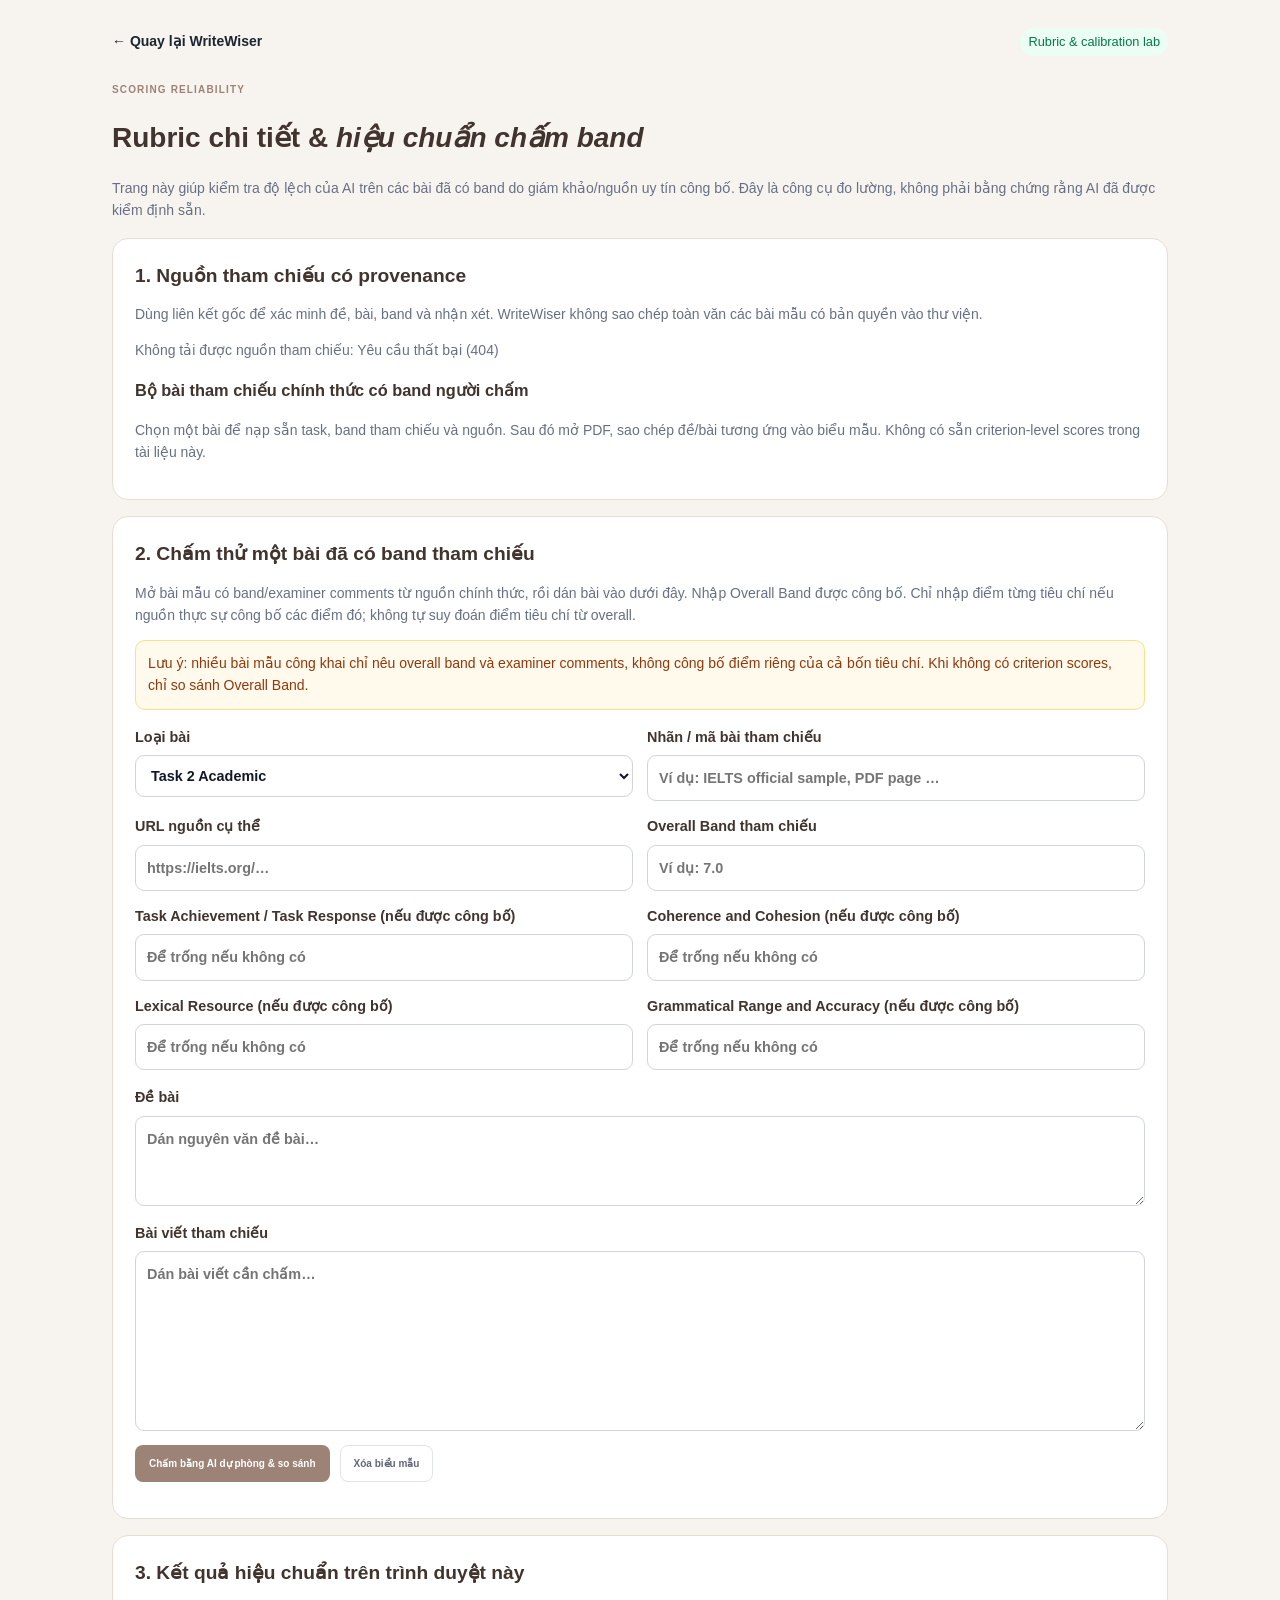
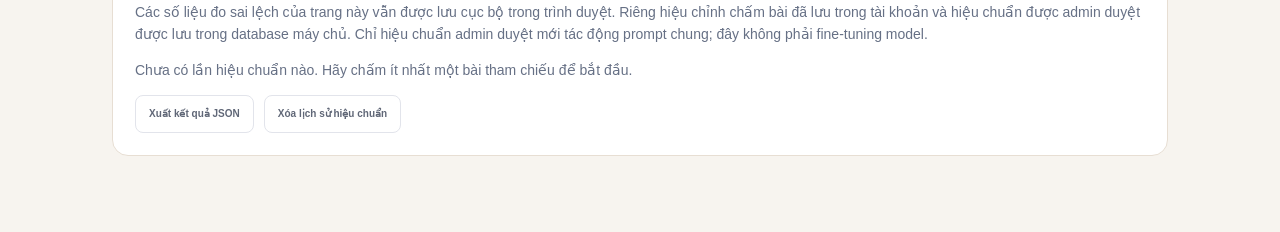
==== calibration.html @ f222edfb "Add first files" ====
<!doctype html>
<html lang="vi">
<head>
<meta charset="utf-8"><meta name="viewport" content="width=device-width,initial-scale=1">
<title>WriteWiser v23 — Hiệu chuẩn chấm điểm</title>
<link rel="stylesheet" href="styles.css">
<style>
.cal-shell{max-width:1100px;margin:0 auto;padding:28px 22px 60px}
.cal-top{display:flex;justify-content:space-between;align-items:center;gap:16px;margin-bottom:26px}
.cal-top a{color:var(--text,#1b2430);text-decoration:none;font-weight:700}
.cal-card{background:var(--panel,#fff);border:1px solid var(--line,#e5e7eb);border-radius:16px;padding:22px;margin:16px 0}
.cal-card h2{margin:0 0 8px;font-size:1.2rem}.muted{color:#667085;line-height:1.55}
.cal-grid{display:grid;grid-template-columns:1fr 1fr;gap:14px}
.cal-grid label,.cal-card label{display:flex;flex-direction:column;gap:7px;font-weight:600;font-size:.9rem}
.cal-grid input,.cal-grid select,.cal-card textarea,.cal-card input,.cal-card select{width:100%;border:1px solid #d0d5dd;border-radius:9px;padding:11px;font:inherit;background:#fff;color:#101828}
.cal-card textarea{min-height:180px;resize:vertical}
.cal-buttons{display:flex;flex-wrap:wrap;gap:10px;margin-top:14px}
.ref-item{padding:14px 0;border-top:1px solid #eaecf0}.ref-item:first-child{border-top:0}
.ref-item a{font-weight:700;color:#175cd3}.ref-item .kind{font-size:.78rem;color:#475467;text-transform:uppercase;letter-spacing:.05em}
.metrics{display:grid;grid-template-columns:repeat(3,1fr);gap:10px;margin:16px 0}
.metric{padding:14px;border-radius:12px;background:#f2f4f7}.metric strong{display:block;font-size:1.5rem}.result-table{width:100%;border-collapse:collapse}.result-table th,.result-table td{text-align:left;border-bottom:1px solid #eaecf0;padding:10px;font-size:.9rem}
.pill{display:inline-block;border-radius:99px;padding:4px 8px;background:#ecfdf3;color:#027a48;font-size:.8rem}
.warn{background:#fffaeb;border:1px solid #fedf89;border-radius:10px;padding:12px;color:#93370d}
@media(max-width:700px){.cal-grid{grid-template-columns:1fr}.metrics{grid-template-columns:1fr}.cal-top{align-items:flex-start;flex-direction:column}}
</style>
</head>
<body>
<div class="cal-shell">
  <div class="cal-top"><a href="/">← Quay lại WriteWiser</a><span class="pill">Rubric & calibration lab</span></div>
  <div class="eyebrow">SCORING RELIABILITY</div>
  <h1>Rubric chi tiết & <em>hiệu chuẩn chấm band</em></h1>
  <p class="muted">Trang này giúp kiểm tra độ lệch của AI trên các bài đã có band do giám khảo/nguồn uy tín công bố. Đây là công cụ đo lường, không phải bằng chứng rằng AI đã được kiểm định sẵn.</p>

  <section class="cal-card">
    <h2>1. Nguồn tham chiếu có provenance</h2>
    <p class="muted">Dùng liên kết gốc để xác minh đề, bài, band và nhận xét. WriteWiser không sao chép toàn văn các bài mẫu có bản quyền vào thư viện.</p>
    <div id="references"><p class="muted">Đang tải danh mục nguồn…</p></div>
    <h3>Bộ bài tham chiếu chính thức có band người chấm</h3><p class="muted">Chọn một bài để nạp sẵn task, band tham chiếu và nguồn. Sau đó mở PDF, sao chép đề/bài tương ứng vào biểu mẫu. Không có sẵn criterion-level scores trong tài liệu này.</p><div id="officialBenchmarks"></div>
    <div id="rubricInfo" class="muted"></div>
  </section>

  <section class="cal-card" id="adminCalibrationPanel" hidden>
    <h2>Quản trị nguồn tham chiếu và hiệu chuẩn dùng chung (admin)</h2>
    <p class="muted">Chỉ hiệu chuẩn được admin duyệt mới được thêm vào prompt dùng chung. Các ví dụ đang áp dụng được giới hạn ở 3 mục gần nhất để giữ chi phí token ổn định.</p>
    <div class="cal-grid"><label>Tên nguồn<input id="newRefTitle" placeholder="IELTS official sample response"></label><label>URL HTTPS<input id="newRefUrl" type="url" placeholder="https://..."></label><label>Loại nguồn<input id="newRefKind" placeholder="Official benchmark / rubric"></label><label>Nhà xuất bản<input id="newRefPublisher" placeholder="IELTS / British Council / IDP"></label></div>
    <label style="margin-top:12px">Mục đích sử dụng / ghi chú<textarea id="newRefUse" rows="2" placeholder="Dùng đối chiếu band, đề bài, examiner comments…"></textarea></label>
    <div class="cal-buttons"><button class="button primary" id="addReferenceButton" type="button">Thêm nguồn tham chiếu</button></div><p id="adminReferenceStatus" class="muted" role="status"></p><div id="adminReferenceList"></div>
    <hr style="margin:22px 0;border:0;border-top:1px solid #e5e7eb">
    <h3>Thêm hiệu chuẩn đã xác minh</h3><p class="muted">Chỉ nhập sau khi có căn cứ rõ ràng. Không suy diễn điểm từng tiêu chí nếu nguồn chỉ công bố overall.</p>
    <div class="cal-grid"><label>Task<select id="adminCalTask"><option>Task 1</option><option>Task 2</option></select></label><label>Band đã xác nhận (JSON)<input id="adminCalBands" placeholder='{"Task Achievement":7,"CC":7,"LR":6,"GRA":7}'></label></div>
    <label style="margin-top:12px">Đề bài<textarea id="adminCalQuestion" rows="2"></textarea></label><label style="margin-top:12px">Trích đoạn bài (tối đa 1800 ký tự)<textarea id="adminCalEssay" rows="5"></textarea></label><label style="margin-top:12px">Lý do / căn cứ descriptor<textarea id="adminCalReason" rows="3"></textarea></label>
    <div class="cal-buttons"><button class="button primary" id="addAdminCalibrationButton" type="button">Lưu hiệu chuẩn dùng chung</button></div><p id="adminCalStatus" class="muted" role="status"></p><div id="adminCalibrationList"></div>
    <hr style="margin:22px 0;border:0;border-top:1px solid #e5e7eb"><h3>Hiệu chỉnh người dùng chờ duyệt</h3><p class="muted">Các sửa đổi riêng không ảnh hưởng model chung cho đến khi admin duyệt.</p><div id="pendingCorrectionsList"></div>
  </section>

  <section class="cal-card">
    <h2>2. Chấm thử một bài đã có band tham chiếu</h2>
    <p class="muted">Mở bài mẫu có band/examiner comments từ nguồn chính thức, rồi dán bài vào dưới đây. Nhập Overall Band được công bố. Chỉ nhập điểm từng tiêu chí nếu nguồn thực sự công bố các điểm đó; không tự suy đoán điểm tiêu chí từ overall.</p>
    <div class="warn">Lưu ý: nhiều bài mẫu công khai chỉ nêu overall band và examiner comments, không công bố điểm riêng của cả bốn tiêu chí. Khi không có criterion scores, chỉ so sánh Overall Band.</div>
    <div class="cal-grid" style="margin-top:16px">
      <label>Loại bài<select id="task"><option value="Task 2">Task 2 Academic</option><option value="Task 1">Task 1 Academic</option></select></label>
      <label>Nhãn / mã bài tham chiếu<input id="sampleId" placeholder="Ví dụ: IELTS official sample, PDF page …"></label>
      <label>URL nguồn cụ thể<input id="sourceUrl" type="url" placeholder="https://ielts.org/…"></label>
      <label>Overall Band tham chiếu<input id="humanOverall" type="number" min="0" max="9" step="0.5" placeholder="Ví dụ: 7.0"></label>
      <label>Task Achievement / Task Response (nếu được công bố)<input id="humanTR" type="number" min="0" max="9" step="0.5" placeholder="Để trống nếu không có"></label>
      <label>Coherence and Cohesion (nếu được công bố)<input id="humanCC" type="number" min="0" max="9" step="0.5" placeholder="Để trống nếu không có"></label>
      <label>Lexical Resource (nếu được công bố)<input id="humanLR" type="number" min="0" max="9" step="0.5" placeholder="Để trống nếu không có"></label>
      <label>Grammatical Range and Accuracy (nếu được công bố)<input id="humanGRA" type="number" min="0" max="9" step="0.5" placeholder="Để trống nếu không có"></label>
    </div>
    <label style="margin-top:16px">Đề bài<textarea id="question" style="min-height:90px" placeholder="Dán nguyên văn đề bài…"></textarea></label>
    <label style="margin-top:16px">Bài viết tham chiếu<textarea id="essay" placeholder="Dán bài viết cần chấm…"></textarea></label>
    <div class="cal-buttons"><button class="button primary" id="scoreBtn">Chấm bằng AI dự phòng & so sánh</button><button class="button secondary" id="clearBtn">Xóa biểu mẫu</button></div>
    <p id="status" class="muted" role="status"></p>
    <div id="result"></div>
  </section>

  <section class="cal-card">
    <h2>3. Kết quả hiệu chuẩn trên trình duyệt này</h2>
    <p class="muted">Các số liệu đo sai lệch của trang này vẫn được lưu cục bộ trong trình duyệt. Riêng hiệu chỉnh chấm bài đã lưu trong tài khoản và hiệu chuẩn được admin duyệt được lưu trong database máy chủ. Chỉ hiệu chuẩn admin duyệt mới tác động prompt chung; đây không phải fine-tuning model.</p>
    <div id="metrics"></div>
    <div class="cal-buttons"><button class="button secondary" id="exportBtn">Xuất kết quả JSON</button><button class="button secondary" id="clearRunsBtn">Xóa lịch sử hiệu chuẩn</button></div>
  </section>
</div>
<script>
const $=id=>document.getElementById(id);
const escapeHTML=s=>String(s??"").replace(/[&<>"']/g,c=>({"&":"&amp;","<":"&lt;",">":"&gt;",'"':"&quot;","'":"&#39;"}[c]));
const STORE="draftwise_calibration_runs_v1";
let runs=JSON.parse(localStorage.getItem(STORE)||"[]");
async function api(path,opts={}){const res=await fetch(path,{credentials:"same-origin",headers:{"Content-Type":"application/json",...(opts.headers||{})},...opts});let data={};try{data=await res.json()}catch{}if(!res.ok)throw new Error(data.error||"Yêu cầu thất bại ("+res.status+")");return data}
function renderRuns(){
 const root=$("metrics");
 if(!runs.length){root.innerHTML='<p class="muted">Chưa có lần hiệu chuẩn nào. Hãy chấm ít nhất một bài tham chiếu để bắt đầu.</p>';return}
 const scored=runs.filter(x=>Number.isFinite(x.humanOverall)&&Number.isFinite(x.aiOverall));
 const mae=scored.length?scored.reduce((s,x)=>s+Math.abs(x.humanOverall-x.aiOverall),0)/scored.length:null;
 const within=scored.length?scored.filter(x=>Math.abs(x.humanOverall-x.aiOverall)<=.5).length/scored.length*100:null;
 const criterionRows=["TA/TR","CC","LR","GRA"].map(k=>{const a=runs.filter(x=>x.criteria?.[k]&&Number.isFinite(x.criteria[k].human)&&Number.isFinite(x.criteria[k].ai));return {k,n:a.length,mae:a.length?a.reduce((s,x)=>s+Math.abs(x.human-x.ai),0)/a.length:null}});
 root.innerHTML=`<div class="metrics"><div class="metric"><span>Số bài so sánh overall</span><strong>${scored.length}</strong></div><div class="metric"><span>MAE overall</span><strong>${mae===null?"—":mae.toFixed(2)}</strong><small>Band; thấp hơn tốt hơn</small></div><div class="metric"><span>Khớp trong ±0.5 band</span><strong>${within===null?"—":within.toFixed(0)+"%"}</strong></div></div>
 <table class="result-table"><thead><tr><th>Bài tham chiếu</th><th>Band người chấm</th><th>AI</th><th>Sai lệch</th></tr></thead><tbody>${scored.slice().reverse().map(x=>`<tr><td>${escapeHTML(x.sampleId||"Bài không tên")}<br><small>${escapeHTML(x.task)} · ${escapeHTML(x.date)}</small></td><td>${x.humanOverall.toFixed(1)}</td><td>${x.aiOverall.toFixed(1)}</td><td>${Math.abs(x.humanOverall-x.aiOverall).toFixed(1)}</td></tr>`).join("")}</tbody></table>
 <h3>MAE theo tiêu chí (chỉ dùng điểm người chấm công bố)</h3><table class="result-table"><thead><tr><th>Tiêu chí</th><th>Số điểm so sánh</th><th>MAE</th></tr></thead><tbody>${criterionRows.map(x=>`<tr><td>${x.k}</td><td>${x.n}</td><td>${x.mae===null?"—":x.mae.toFixed(2)}</td></tr>`).join("")}</tbody></table>`;
}
async function loadReferences(){
 try{
  const d=await api("/api/scoring-resources");
  $("references").innerHTML=(d.references||[]).map(r=>`<div class="ref-item"><div class="kind">${escapeHTML(r.kind)}</div><a href="${escapeHTML(r.url)}" target="_blank" rel="noopener noreferrer">${escapeHTML(r.title)}</a><p>${escapeHTML(r.use)}</p><small class="muted">${escapeHTML(r.notes)}</small></div>`).join("");
  $("officialBenchmarks").innerHTML=(d.officialBenchmarks||[]).map((b,i)=>`<div class="ref-item"><div class="kind">${escapeHTML(b.task)} · ${escapeHTML(b.human_score_type)}</div><strong>${escapeHTML(b.sample)}</strong><p><strong>Band tham chiếu: ${Number(b.overall_band).toFixed(1)}</strong> · ${escapeHTML(b.examiner_note)}</p><button class="button secondary" type="button" data-benchmark="${escapeHTML(b.id)}">Dùng bài này để hiệu chuẩn</button> <a href="${escapeHTML(b.source_url)}#page=${Math.max(1,Number(b.pdf_page||1))}" target="_blank" rel="noopener noreferrer">Mở PDF trang ${escapeHTML(b.pdf_page)} ↗</a></div>`).join("");
  document.querySelectorAll("[data-benchmark]").forEach(btn=>btn.addEventListener("click",()=>{const b=(d.officialBenchmarks||[]).find(x=>x.id===btn.dataset.benchmark);if(!b)return;$("task").value=b.task;$("sampleId").value=b.sample;$("sourceUrl").value=b.source_url;$("humanOverall").value=Number(b.overall_band).toFixed(1);["humanTR","humanCC","humanLR","humanGRA"].forEach(id=>$(id).value="");$("status").textContent="Đã nạp metadata tham chiếu. Hãy mở PDF, sao chép đề và đúng Candidate Response vào các ô bên dưới trước khi chấm.";window.scrollTo({top:$("task").getBoundingClientRect().top+window.scrollY-30,behavior:"smooth"});}));
  $("rubricInfo").innerHTML=`<p><strong>Phiên bản rubric:</strong> ${escapeHTML(d.rubricVersion)} · <strong>Nguồn chính:</strong> ${escapeHTML(d.rubricSource?.title||"IELTS")} (${escapeHTML(d.rubricSource?.updated||"")}).</p><p><a href="${escapeHTML(d.rubricSource?.url||"#")}" target="_blank" rel="noopener noreferrer">Mở band descriptors chính thức ↗</a></p><details><summary>Xem diễn giải band 0–9 trong WriteWiser</summary>${Object.entries(d.bands||{}).map(([band,cs])=>`<h4>Band ${escapeHTML(band)}</h4><ul>${Object.entries(cs).map(([k,v])=>`<li><strong>${escapeHTML(k)}:</strong> ${escapeHTML(v)}</li>`).join("")}</ul>`).join("")}</details>`;
 }catch(e){$("references").innerHTML=`<p class="muted">Không tải được nguồn tham chiếu: ${escapeHTML(e.message)}</p>`}
}
$("scoreBtn").addEventListener("click",async()=>{
 const task=$("task").value,question=$("question").value.trim(),essay_text=$("essay").value.trim();
 const humanOverall=$("humanOverall").value===""?null:Number($("humanOverall").value);
 if(!$("sampleId").value.trim()||!question||essay_text.length<30||!$("sourceUrl").value.trim()){ $("status").textContent="Nhập nhãn bài, URL nguồn, đề bài và bài viết trước khi chấm.";return}
 if(humanOverall===null||humanOverall<0||humanOverall>9||humanOverall*2%1!==0){$("status").textContent="Hãy nhập Overall Band tham chiếu đã được nguồn công bố (0–9, bước 0.5).";return}
 $("scoreBtn").disabled=true;$("status").textContent="Đang gửi bài đến AI provider. Nếu provider lỗi, máy chủ sẽ tự thử phương án dự phòng.";$("result").innerHTML="";
 try{
  const d=await api("/api/writing-feedback",{method:"POST",body:JSON.stringify({task,question,essay_text})});
  const f=d.feedback||{}, aiOverall=Number(f.overall_band);
  if(!Number.isFinite(aiOverall))throw new Error("AI provider không trả về Overall Band hợp lệ.");
  const labels=task==="Task 1"?["TA","CC","LR","GRA"]:["TR","CC","LR","GRA"];
  const expected=[$("humanTR").value,$("humanCC").value,$("humanLR").value,$("humanGRA").value];
  const criteria={};
  labels.forEach((k,i)=>{if(expected[i]!==""&&Number.isFinite(Number(expected[i]))){const c=(f.criteria||[]).find(x=>{const n=String(x.name||"").toLowerCase();return k==="CC"?n.includes("coherence"):k==="LR"?n.includes("lexical"):k==="GRA"?n.includes("grammatical"):task==="Task 1"?n.includes("achievement"):n.includes("response")});if(c)criteria[k]={human:Number(expected[i]),ai:Number(c.band)}}});
  const run={sampleId:$("sampleId").value.trim(),sourceUrl:$("sourceUrl").value.trim(),task,date:new Date().toLocaleString("vi-VN"),humanOverall,aiOverall,criteria};
  runs.push(run);localStorage.setItem(STORE,JSON.stringify(runs));renderRuns();
  $("result").innerHTML=`<div class="metrics"><div class="metric"><span>Overall tham chiếu</span><strong>${humanOverall.toFixed(1)}</strong></div><div class="metric"><span>Overall AI</span><strong>${aiOverall.toFixed(1)}</strong></div><div class="metric"><span>Độ lệch tuyệt đối</span><strong>${Math.abs(humanOverall-aiOverall).toFixed(1)}</strong></div></div><p class="muted">Model: ${escapeHTML(d.model||"AI provider")}. Lần so sánh được lưu cục bộ trong trình duyệt.</p><h3>Band theo tiêu chí từ AI</h3><ul>${(f.criteria||[]).map(c=>`<li><strong>${escapeHTML(c.name)}:</strong> ${escapeHTML(c.band)}</li>`).join("")}</ul><details><summary>Xem phản hồi đầy đủ</summary><pre style="white-space:pre-wrap">${escapeHTML(JSON.stringify(f,null,2))}</pre></details>`;
  $("status").textContent="Đã chấm và thêm vào bộ hiệu chuẩn cục bộ.";
 }catch(e){$("status").textContent=e.message}
 finally{$("scoreBtn").disabled=false}
});
$("clearBtn").addEventListener("click",()=>{["sampleId","sourceUrl","humanOverall","humanTR","humanCC","humanLR","humanGRA","question","essay"].forEach(id=>$(id).value="");$("result").innerHTML="";$("status").textContent=""});
$("clearRunsBtn").addEventListener("click",()=>{if(confirm("Xóa toàn bộ lịch sử hiệu chuẩn trên trình duyệt này?")){runs=[];localStorage.setItem(STORE,"[]");renderRuns()}});
$("exportBtn").addEventListener("click",()=>{const blob=new Blob([JSON.stringify({exportedAt:new Date().toISOString(),runs},null,2)],{type:"application/json"});const a=document.createElement("a");a.href=URL.createObjectURL(blob);a.download="writewiser-v13-calibration-results.json";a.click();URL.revokeObjectURL(a.href)});
async function loadAdminTools(){
 try{const me=await api("/api/me");if(!me.user||me.user.role!=="admin")return;$("adminCalibrationPanel").hidden=false;
  const refs=await api("/api/scoring-resources");const root=$("adminReferenceList");root.innerHTML=(refs.references||[]).map(r=>`<div class="ref-item"><strong>${escapeHTML(r.title||"Nguồn tham chiếu")}</strong><p><a href="${escapeHTML(r.url||"#")}" target="_blank" rel="noopener">${escapeHTML(r.url||"")}</a></p><button type="button" class="button secondary" data-delete-ref="${escapeHTML(r.id||r.url||r.title||"")}">Ẩn/xóa nguồn khỏi danh mục</button></div>`).join("");root.querySelectorAll("[data-delete-ref]").forEach(b=>b.addEventListener("click",async()=>{if(!confirm("Ẩn nguồn này khỏi danh mục tham chiếu?"))return;try{await api("/api/admin/references/"+encodeURIComponent(b.dataset.deleteRef),{method:"DELETE"});await loadReferences();await loadAdminTools()}catch(e){$("adminReferenceStatus").textContent=e.message}}));
  const cals=await api("/api/admin/calibrations");$("adminCalibrationList").innerHTML=(cals.items||[]).map(x=>`<div class="ref-item"><strong>${escapeHTML(x.payload.task||"")}</strong> · ${escapeHTML(JSON.stringify(x.payload.corrected_bands||{}))}<p>${escapeHTML(x.payload.reasoning||"")}</p><button class="button secondary" data-disable-cal="${escapeHTML(x.id)}">Ngừng áp dụng</button></div>`).join("");document.querySelectorAll("[data-disable-cal]").forEach(b=>b.addEventListener("click",async()=>{await api("/api/admin/calibrations/"+encodeURIComponent(b.dataset.disableCal),{method:"DELETE"});await loadAdminTools()}));
  const pending=await api("/api/admin/feedback-corrections");$("pendingCorrectionsList").innerHTML=(pending.items||[]).filter(x=>x.status!=="approved").map(x=>`<div class="ref-item"><strong>${escapeHTML(x.username)} · ${escapeHTML(x.payload.task||"")}</strong><p>${escapeHTML(x.payload.reasoning||"Không ghi lý do")}</p><p>Band hiệu chỉnh: ${escapeHTML(JSON.stringify(x.payload.corrected_bands||{}))}</p><button class="button primary" data-promote-correction="${escapeHTML(x.id)}">Duyệt làm hiệu chuẩn chung</button></div>`).join("")||'<p class="muted">Không có hiệu chỉnh chờ duyệt.</p>';document.querySelectorAll("[data-promote-correction]").forEach(b=>b.addEventListener("click",async()=>{try{await api("/api/admin/promote-correction",{method:"POST",body:JSON.stringify({id:b.dataset.promoteCorrection})});await loadAdminTools()}catch(e){alert(e.message)}}));
 }catch(e){console.warn("Admin calibration panel:",e.message)}
}
$("addReferenceButton")?.addEventListener("click",async()=>{const status=$("adminReferenceStatus");try{const reference={title:$("newRefTitle").value.trim(),url:$("newRefUrl").value.trim(),kind:$("newRefKind").value.trim()||"Reference source",publisher:$("newRefPublisher").value.trim(),use:$("newRefUse").value.trim(),notes:"Được admin thêm trong WriteWiser."};await api("/api/admin/references",{method:"POST",body:JSON.stringify({reference})});status.textContent="Đã thêm nguồn tham chiếu.";["newRefTitle","newRefUrl","newRefKind","newRefPublisher","newRefUse"].forEach(id=>$(id).value="");await loadReferences();await loadAdminTools()}catch(e){status.textContent=e.message}});
$("addAdminCalibrationButton")?.addEventListener("click",async()=>{const status=$("adminCalStatus");try{let corrected_bands;try{corrected_bands=JSON.parse($("adminCalBands").value)}catch{throw new Error("Band JSON không hợp lệ.")}if(!$("adminCalQuestion").value.trim()||!$("adminCalEssay").value.trim()||!$("adminCalReason").value.trim())throw new Error("Cần đề bài, trích đoạn bài và căn cứ hiệu chuẩn.");await api("/api/admin/calibrations",{method:"POST",body:JSON.stringify({payload:{task:$("adminCalTask").value,question:$("adminCalQuestion").value.trim(),essay_excerpt:$("adminCalEssay").value.trim().slice(0,1800),corrected_bands,reasoning:$("adminCalReason").value.trim()}})});status.textContent="Đã lưu hiệu chuẩn dùng chung. Tối đa 3 mục gần nhất sẽ được đưa vào prompt chấm.";await loadAdminTools()}catch(e){status.textContent=e.message}});
renderRuns();loadReferences();loadAdminTools();
</script>
</body></html>
---- styles.css ----
:root{--bg:#f7f8fa;--paper:#fff;--ink:#20242d;--muted:#7b8290;--line:#e8eaf0;--soft:#f1f3f7;--accent:#635bdb;--accent-dark:#4d46bb;--accent-soft:#efeeff;--gold:#fff1c2;--gold-ink:#77520a;--green:#20856a;--green-soft:#e8f7f1;--red:#bd5353;--shadow:0 8px 28px rgba(28,35,54,.045)}
*{box-sizing:border-box}body{margin:0;background:var(--bg);color:var(--ink);font-family:Inter,-apple-system,BlinkMacSystemFont,"Segoe UI",sans-serif;font-size:14px;line-height:1.55}button,input,textarea{font:inherit}button{cursor:pointer}.app-shell{min-height:100vh}.sidebar{position:fixed;inset:0 auto 0 0;width:246px;background:#fff;border-right:1px solid var(--line);padding:26px 16px 18px;display:flex;flex-direction:column;z-index:3}.brand{display:flex;align-items:center;gap:10px;margin:0 8px 34px;color:#222531;text-decoration:none;font-size:20px;font-weight:750;letter-spacing:-.8px}.brand-mark{width:31px;height:31px;display:grid;place-items:center;background:var(--accent);color:white;border-radius:10px;font-size:17px}.brand-dot{color:var(--accent)}.profile-card{display:flex;align-items:center;gap:10px;padding:10px 8px 18px;border-bottom:1px solid var(--line);margin-bottom:24px}.avatar{width:34px;height:34px;display:grid;place-items:center;border:0;border-radius:50%;background:#e7e5ff;color:var(--accent-dark);font-weight:700}.profile-copy{display:flex;flex-direction:column;gap:1px;flex:1;min-width:0}.profile-copy strong{font-size:12px}.profile-copy span{font-size:11px;color:var(--muted)}.icon-button{border:0;background:transparent;color:var(--muted);font-size:18px}.nav-label,.eyebrow,.panel-kicker,.modal-kicker{font-size:10px;letter-spacing:1.15px;font-weight:750;color:#9a9eaa}.nav-label{padding:0 10px 9px}.nav-item{display:flex;align-items:center;gap:12px;width:100%;padding:11px 12px;border:0;border-radius:9px;background:transparent;color:#69707e;text-align:left;margin:2px 0;font-size:12px}.nav-item>span:first-child{font-size:16px;width:18px;text-align:center}.nav-item.active{background:var(--accent-soft);color:var(--accent-dark);font-weight:700}.nav-count{margin-left:auto;border-radius:5px;padding:1px 6px;background:#f0f1f5;font-size:10px}.sidebar-bottom{margin-top:auto}.local-note{display:flex;gap:9px;align-items:center;border:1px solid var(--line);border-radius:10px;padding:11px 9px;margin:10px 0 12px}.status-dot,.live-dot{display:inline-block;width:7px;height:7px;border-radius:50%;background:#39b88d}.local-note div{display:flex;flex-direction:column}.local-note strong{font-size:11px}.local-note small{font-size:10px;color:var(--muted)}.sidebar-footer{font-size:10px;color:#a0a4af;padding:18px 10px 0}.main{margin-left:246px;max-width:1800px;padding:0 42px}.topbar{height:66px;display:flex;align-items:center;justify-content:space-between;border-bottom:1px solid var(--line);margin-bottom:32px}.breadcrumb{font-size:11px;color:var(--muted)}.breadcrumb span{padding:0 9px;color:#c0c3cc}.breadcrumb strong{color:#454a57}.top-actions{display:flex;align-items:center;gap:16px}.keyboard-hint{font-size:11px;color:var(--muted)}.avatar.mini{width:30px;height:30px}.view{padding-bottom:28px}.page-heading{display:flex;justify-content:space-between;align-items:center;gap:20px;margin-bottom:25px}.eyebrow{color:var(--accent);margin-bottom:8px}.page-heading h1{font-size:29px;letter-spacing:-1.1px;line-height:1.2;margin:0;font-weight:720}.page-heading h1 em{font-style:normal;color:var(--accent)}.page-heading p{font-size:12px;color:var(--muted);margin:10px 0 0}.heading-chip{display:flex;align-items:center;gap:8px;white-space:nowrap;border:1px solid var(--line);background:#fff;border-radius:20px;padding:8px 12px;color:#686f7c;font-size:10px}.task-card{background:#fff;border:1px solid var(--line);border-radius:14px;padding:22px 25px 17px;box-shadow:var(--shadow);margin-bottom:29px}.task-topline{display:flex;align-items:center;justify-content:space-between;gap:10px}.task-tags{display:flex;flex-wrap:wrap;gap:7px}.tag{padding:4px 8px;background:#f3f4f7;border-radius:5px;font-size:9px;color:#68707f}.tag.dark{background:#252936;color:white;letter-spacing:.5px;font-weight:700}.text-button{border:0;background:transparent;color:#777e8c;font-size:10px}.task-card h2{font-size:16px;line-height:1.65;max-width:1000px;margin:18px 0 16px;letter-spacing:-.2px}.task-meta{display:flex;flex-wrap:wrap;gap:18px;border-top:1px solid #f0f1f4;padding-top:12px;color:#8a909d;font-size:10px}.task-meta a{color:var(--accent);text-decoration:none}.workspace-toolbar{display:flex;justify-content:space-between;align-items:center;margin-bottom:13px}.workspace-toolbar h2{font-size:16px;margin:0 0 3px;letter-spacing:-.3px}.workspace-toolbar p{margin:0;font-size:11px;color:var(--muted)}.toolbar-stats{display:flex;align-items:center;gap:12px}.toolbar-stats>div:first-child{font-size:19px;font-weight:750}.toolbar-stats small{font-size:10px;color:var(--muted);font-weight:500}.progress-ring{width:36px;height:36px;border-radius:50%;display:grid;place-items:center;background:var(--accent-soft);color:var(--accent-dark);font-size:9px;font-weight:750}.progress-track{height:4px;background:#e9eaf0;border-radius:5px;overflow:hidden;margin-bottom:19px}.progress-fill{height:100%;width:0;background:var(--accent);border-radius:5px;transition:width .2s}.workspace-grid{display:grid;grid-template-columns:minmax(0,1fr) minmax(0,1fr);gap:18px;align-items:stretch}.panel{background:#fff;border:1px solid var(--line);border-radius:13px;box-shadow:var(--shadow);min-width:0;overflow:hidden}.translation-panel,.writing-panel{padding:21px 22px}.panel-heading{display:flex;align-items:center;justify-content:space-between}.panel-heading h3{font-size:14px;margin:4px 0 0;letter-spacing:-.2px}.panel-kicker{font-size:9px;color:#a0a5b0}.panel-icon{width:32px;height:32px;border:1px solid var(--line);border-radius:9px;display:grid;place-items:center;color:var(--accent);font-size:15px}.panel-subtitle{font-size:10px;color:#999eaa;margin-top:10px;padding-bottom:13px;border-bottom:1px solid #f0f1f4}.essay-content{padding-top:10px}.essay-paragraph{margin:0 0 11px;font-size:12px;line-height:1.9;color:#606775}.essay-sentence{border-radius:4px;padding:2px 1px;cursor:pointer;transition:background .15s,color .15s;box-decoration-break:clone;-webkit-box-decoration-break:clone}.essay-sentence:hover{background:#f0efff}.essay-sentence.active{background:var(--gold);color:var(--gold-ink);box-shadow:0 0 0 2px var(--gold);font-weight:600}.essay-sentence.done:not(.active){text-decoration:underline;text-decoration-color:#b4dfd0;text-decoration-thickness:2px;text-underline-offset:3px}.translation-legend{border-top:1px solid #f0f1f4;margin-top:18px;padding-top:12px;font-size:9px;color:#8e94a0;display:flex;align-items:center;gap:6px;flex-wrap:wrap}.legend-swatch{display:inline-block;width:9px;height:9px;background:var(--gold);border-radius:2px}.legend-muted{margin-left:5px;color:#a4a8b1}.writing-topline{display:flex;justify-content:space-between;align-items:center;margin-top:20px;font-size:9px;letter-spacing:.65px;color:#9298a5;font-weight:750}.status-label{letter-spacing:0;font-weight:500;color:#9298a5}.status-label.done{color:var(--green)}.current-source{margin:13px 0 19px;padding:12px 13px;background:#faf9f0;border-left:3px solid #e4c96c;border-radius:0 7px 7px 0;color:#6e5b27;font-size:12px;line-height:1.8}.input-label{display:block;font-size:11px;font-weight:700;margin-bottom:8px}.writing-panel textarea{width:100%;min-height:138px;resize:vertical;border:1px solid #dfe2e9;border-radius:8px;padding:12px 13px;outline:none;color:#2b303a;font-size:12px;line-height:1.8;transition:border .15s,box-shadow .15s}.writing-panel textarea:focus{border-color:#a5a0f1;box-shadow:0 0 0 3px #f0efff}.writing-panel textarea::placeholder{color:#b0b4bf}.input-meta{display:flex;justify-content:space-between;color:#a0a5af;font-size:9px;margin-top:7px}.hint-box{background:#f6f5ff;border:1px solid #e7e5ff;border-radius:8px;padding:11px 12px;margin-top:13px}.hint-title{font-size:10px;font-weight:750;color:var(--accent-dark)}.hint-box p{margin:5px 0;color:#585d76;font-size:11px}.hint-box small{font-size:9px;color:#9294ac}.writing-controls{display:flex;gap:7px;align-items:center;margin-top:17px;flex-wrap:wrap}.control-spacer{flex:1}.button{border:1px solid transparent;border-radius:8px;padding:10px 13px;font-size:10px;font-weight:700;transition:background .15s,border .15s;display:inline-flex;align-items:center;justify-content:center;gap:8px}.button.primary{background:var(--accent);color:white}.button.primary:hover{background:var(--accent-dark)}.button.secondary{background:#fff;border-color:#e2e4eb;color:#606777}.button.secondary:hover{background:#f7f7fb}.button:disabled{opacity:.4;cursor:not-allowed}.keyboard-footnote{margin-top:13px;color:#a1a6b0;font-size:9px}kbd{font-size:9px;background:#f2f3f6;border:1px solid #e2e4ea;border-radius:3px;padding:1px 4px}.submit-bar{margin-top:20px;background:#fff;border:1px solid var(--line);border-radius:12px;padding:16px 19px;display:flex;align-items:center;justify-content:space-between;gap:15px;box-shadow:var(--shadow)}.submit-copy{display:flex;gap:11px;align-items:center}.submit-icon{display:grid;place-items:center;width:33px;height:33px;background:var(--green-soft);color:var(--green);border-radius:9px;font-size:17px}.submit-copy strong{font-size:11px}.submit-copy p{margin:3px 0 0;font-size:10px;color:var(--muted)}.submit-button{white-space:nowrap;padding:12px 17px}.main-footer{display:flex;justify-content:space-between;gap:10px;padding:22px 0 28px;color:#a4a8b1;font-size:9px}.result-panel{margin-top:18px;background:#fff;border:1px solid var(--line);border-radius:12px;padding:22px;box-shadow:var(--shadow)}.result-panel h2{font-size:18px;margin:0 0 8px}.result-panel p{font-size:12px;color:#737987}.result-stats{display:grid;grid-template-columns:repeat(3,minmax(0,1fr));gap:10px;margin:17px 0}.result-stat{padding:13px;background:#f8f8fb;border:1px solid #edecf5;border-radius:8px}.result-stat strong{display:block;font-size:20px}.result-stat span{font-size:10px;color:var(--muted)}.prompt-box{width:100%;min-height:170px;border:1px solid var(--line);border-radius:8px;padding:12px;font-size:11px;line-height:1.7;color:#555;white-space:pre-wrap}.result-actions{display:flex;gap:8px;flex-wrap:wrap;margin-top:12px}.stack-list{display:grid;gap:12px}.history-card,.mistake-card{background:#fff;border:1px solid var(--line);border-radius:12px;padding:18px 20px;box-shadow:var(--shadow)}.history-card h3,.mistake-card h3{font-size:13px;margin:0 0 5px}.history-card p,.mistake-card p{font-size:11px;color:var(--muted);margin:0 0 10px}.history-meta{display:flex;gap:12px;flex-wrap:wrap;font-size:10px;color:#9298a5}.history-answers{margin-top:12px;border-top:1px solid var(--line);padding-top:10px;display:grid;gap:8px}.history-answer{font-size:11px}.history-answer strong{display:block;color:#777e8b;font-size:9px;margin-bottom:3px}.empty-state{padding:45px 20px;text-align:center;background:#fff;border:1px dashed #dfe2e9;border-radius:12px;color:var(--muted);font-size:12px}.empty-state strong{display:block;color:var(--ink);font-size:14px;margin-bottom:5px}.mistake-row{display:flex;gap:10px;align-items:flex-start;padding:11px 0;border-top:1px solid #f0f1f4}.mistake-row:first-of-type{border-top:0}.mistake-number{background:#fceeee;color:var(--red);border-radius:5px;padding:3px 6px;font-size:10px;font-weight:750}.mistake-row p{margin:0;color:#555c69}.modal{width:min(440px,calc(100% - 28px));border:1px solid var(--line);border-radius:15px;padding:25px;box-shadow:0 24px 80px #1c233629}.modal::backdrop{background:#1d223b55;backdrop-filter:blur(3px)}.modal h2{font-size:20px;letter-spacing:-.5px;margin:8px 0}.modal p{font-size:12px;color:var(--muted);line-height:1.7}.modal label{display:block;font-size:11px;font-weight:700;margin:16px 0 6px}.modal input{width:100%;border:1px solid #dfe2e9;border-radius:8px;padding:11px;outline:none}.modal input:focus{border-color:#a5a0f1}.modal-actions{display:flex;justify-content:flex-end;gap:8px;margin-top:21px}.toast{position:fixed;bottom:24px;left:50%;transform:translate(-50%,15px);background:#252936;color:#fff;border-radius:9px;padding:11px 16px;font-size:11px;box-shadow:0 8px 25px #0002;opacity:0;pointer-events:none;transition:opacity .2s,transform .2s;z-index:10;max-width:calc(100% - 24px)}.toast.show{opacity:1;transform:translate(-50%,0)}[hidden]{display:none!important}
@media(min-width:1500px){.main{padding:0 56px}.workspace-grid{gap:22px}.translation-panel,.writing-panel{padding:24px 27px}.essay-paragraph{font-size:13px}.writing-panel textarea{min-height:175px}}@media(max-width:1050px){.main{padding:0 24px}.sidebar{width:210px}.main{margin-left:210px}.workspace-grid{gap:12px}.translation-panel,.writing-panel{padding:17px}.keyboard-hint{display:none}}@media(max-width:760px){.sidebar{position:relative;width:auto;height:auto;inset:auto;padding:12px 16px;display:grid;grid-template-columns:1fr auto;align-items:center;border-right:0;border-bottom:1px solid var(--line)}.brand{margin:0;font-size:18px}.profile-card{border:0;margin:0;padding:0}.profile-copy,.profile-card .icon-button,.nav-label,.sidebar>.nav-item,.sidebar-bottom{display:none}.main{margin:0;padding:0 15px}.topbar{height:49px;margin-bottom:22px}.page-heading{align-items:flex-start}.page-heading h1{font-size:25px}.heading-chip{display:none}.task-card{padding:17px}.task-card h2{font-size:14px}.task-meta{gap:9px}.workspace-grid{grid-template-columns:1fr}.translation-panel{max-height:none}.writing-panel{min-height:360px}.essay-paragraph{font-size:13px}.workspace-toolbar{align-items:flex-end}.submit-bar{align-items:flex-start;flex-direction:column}.submit-button{width:100%}.main-footer{flex-direction:column}.top-actions{gap:8px}}@media(prefers-reduced-motion:reduce){*{transition:none!important;scroll-behavior:auto!important}}

.account-top-button{padding:7px 10px;font-size:10px}.account-switch{display:flex;align-items:center;gap:5px;color:var(--muted);font-size:11px;margin-top:12px}.account-feedback{min-height:18px;margin:8px 0 0!important;color:var(--red)!important;font-size:11px!important}.account-feedback.ok{color:var(--green)!important}

/* Automatic AI feedback (v3) */
.ai-feedback{margin-top:22px;padding-top:20px;border-top:1px solid var(--line)}
.ai-feedback-heading{display:flex;align-items:baseline;justify-content:space-between;gap:12px;flex-wrap:wrap}
.ai-feedback h3{font-size:17px;margin:0 0 10px}
.ai-feedback h4{font-size:12px;margin:19px 0 9px}
.ai-feedback>p,.ai-feedback li{font-size:12px;line-height:1.8;color:#626977}
.ai-feedback ul{padding-left:20px}
.ai-sentence-list{display:grid;gap:9px}
.ai-sentence-card,.ai-error-card{border:1px solid #e9eaf0;border-radius:9px;padding:13px 14px;background:#fdfdff}
.ai-card-top{display:flex;align-items:center;justify-content:space-between;gap:10px;margin-bottom:8px}
.ai-card-top strong{font-size:11px}
.ai-status{font-size:9px;padding:4px 7px;border-radius:5px;background:#f0efff;color:#5b53b6}
.ai-sentence-card p,.ai-error-card p{font-size:11px;line-height:1.75;color:#626977;margin:6px 0;white-space:pre-wrap;overflow-wrap:anywhere}
.ai-sentence-card small{font-size:9px;color:#8b90a0}
.ai-revision{background:#f0faf5;border-left:3px solid #7ac5a6;padding:8px 10px;border-radius:0 6px 6px 0}
.ai-error-card h4{margin:0 0 7px;font-size:11px}
.ai-error-card details{font-size:10px;color:var(--accent-dark);margin-top:7px;cursor:pointer}
.ai-disclaimer{padding:10px 12px;background:#f7f7fa;border-radius:7px;font-size:10px!important}

/* v4: searchable task library */
.library-controls{display:flex;gap:12px;margin:20px 0;max-width:760px}
.library-controls input,.library-controls select{border:1px solid var(--line,#e3e5eb);border-radius:12px;background:var(--surface,#fff);padding:12px 14px;font:inherit;color:inherit;min-height:44px}
.library-controls input{flex:1;min-width:160px}.library-controls select{min-width:175px}
.library-list{display:grid;gap:28px}.library-section{display:grid;gap:14px}.library-section-heading{display:flex;align-items:flex-end;justify-content:space-between;gap:16px}.library-section-heading h2{margin:4px 0 6px;font-size:22px}.library-section-heading p{margin:0;color:var(--muted,#727687);max-width:720px;line-height:1.6}.library-count{white-space:nowrap;border:1px solid var(--line,#e3e5eb);border-radius:999px;padding:7px 11px;font-size:12px;color:var(--muted,#727687)}
.library-grid{display:grid;grid-template-columns:repeat(2,minmax(0,1fr));gap:14px}.library-card{background:var(--surface,#fff);border:1px solid var(--line,#e3e5eb);border-radius:16px;padding:18px;display:flex;flex-direction:column;gap:12px;min-width:0}.library-card-top{display:flex;align-items:center;gap:8px;flex-wrap:wrap}.library-card h3{font-size:17px;line-height:1.4;margin:0}.library-card p{font-size:13px;line-height:1.65;color:var(--muted,#727687);margin:0;flex:1}.library-card-footer{display:flex;align-items:center;justify-content:space-between;gap:12px;flex-wrap:wrap;border-top:1px solid var(--line,#e3e5eb);padding-top:12px}.library-card-footer>span,.source-label{font-size:11px;color:var(--muted,#727687)}.library-card-footer .button,.library-card-footer a{white-space:nowrap;text-decoration:none}.source-card{background:var(--surface-soft,#fafbfc)}.library-copyright-note{margin-top:22px;padding:14px 16px;border-radius:12px;background:var(--surface-soft,#f8f9fb);border:1px solid var(--line,#e3e5eb);font-size:12px;line-height:1.7;color:var(--muted,#727687)}.sr-only{position:absolute;width:1px;height:1px;padding:0;margin:-1px;overflow:hidden;clip:rect(0,0,0,0);white-space:nowrap;border:0}
@media(max-width:900px){.library-grid{grid-template-columns:1fr}.library-section-heading{align-items:flex-start}.library-controls{flex-direction:column}.library-controls select{width:100%}}

/* v5: DOL catalog refresh and personal lesson importer */
.catalog-refresh-row{display:flex;align-items:center;justify-content:space-between;gap:16px;padding:16px 18px;margin:4px 0 24px;border:1px solid var(--line);border-radius:14px;background:#fff}
.catalog-refresh-row strong{font-size:13px}.catalog-refresh-row p{margin:4px 0 0;font-size:11px;color:var(--muted);line-height:1.6}
.import-panel{margin-top:30px;padding:22px;background:#fff;border:1px solid var(--line);border-radius:16px;box-shadow:var(--shadow)}
.import-panel-heading{display:flex;align-items:flex-start;justify-content:space-between;gap:14px;margin-bottom:18px}
.import-panel-heading h2{font-size:22px;margin:5px 0 7px}.import-panel-heading p{font-size:12px;color:var(--muted);line-height:1.7;margin:0;max-width:720px}
.import-form label{display:flex;flex-direction:column;gap:7px;font-size:11px;font-weight:700;color:var(--ink)}
.import-grid{display:grid;grid-template-columns:repeat(2,minmax(0,1fr));gap:15px}
.import-form input,.import-form select,.import-form textarea{width:100%;min-width:0;border:1px solid #dfe2e9;border-radius:9px;padding:11px 12px;font:inherit;font-size:12px;color:var(--ink);background:#fff;outline:none}
.import-form textarea{resize:vertical;line-height:1.65}.import-form input:focus,.import-form select:focus,.import-form textarea:focus{border-color:#a5a0f1;box-shadow:0 0 0 3px #756bf014}
.import-form label.span-2,.import-instructions{grid-column:1/-1}
.import-instructions{padding:13px 15px;background:#f7f8fb;border:1px solid #e8eaf0;border-radius:9px;font-size:11px;line-height:1.9;color:#626977}
.import-instructions strong{color:#33384a}.import-status{min-height:20px;margin-top:14px;font-size:11px;line-height:1.6;color:var(--accent-dark)}
.import-actions{display:flex;justify-content:flex-end;gap:9px;flex-wrap:wrap;margin-top:9px}
@media(max-width:760px){.catalog-refresh-row{align-items:flex-start;flex-direction:column}.catalog-refresh-row .button{width:100%}.import-panel{padding:16px}.import-grid{grid-template-columns:1fr}.import-form label.span-2,.import-instructions{grid-column:auto}.import-panel-heading{flex-direction:column}.import-actions .button{width:100%}}

/* v6: Task 1 visuals and importer quality-of-life */
.task-visual{margin-top:16px;padding:10px;border:1px solid var(--line);border-radius:12px;background:#fff;overflow:hidden}
.task-visual img{display:block;width:100%;height:auto;max-height:440px;object-fit:contain;border-radius:8px}
.import-panel .import-form>form{display:grid;gap:15px}
.import-form small{font-size:10px;color:var(--muted);font-weight:400}
.import-form input[type=file]{padding:9px;background:#fafbfe}
.import-instructions code{font-size:10px;white-space:normal;overflow-wrap:anywhere;background:#eceef5;padding:2px 4px;border-radius:4px}


/* v7: precise, readable sentence-level error review */
.ai-error-highlight{background:#ffe0e0;color:#b42318;border-bottom:2px solid #dc2626;border-radius:3px;padding:0 1px;box-decoration-break:clone;-webkit-box-decoration-break:clone}
.ai-student-answer{margin:8px 0 10px;padding:10px 12px;background:#fffafa;border:1px solid #f5d2d2;border-radius:8px}
.ai-student-answer>strong{font-size:11px;color:#454b58}
.ai-student-answer p{font-size:13px!important;line-height:1.9!important;color:#252936!important;margin:7px 0 0!important;white-space:pre-wrap;overflow-wrap:anywhere}
.ai-explanation{margin:10px 0 7px}
.ai-explanation>strong{font-size:11px;color:#454b58}
.ai-explanation ul,.ai-error-card ul{margin:6px 0 0;padding-left:21px;display:grid;gap:5px}
.ai-explanation li,.ai-error-card li{font-size:11px;line-height:1.75;color:#626977}
.ai-highlight-legend{font-size:10px!important;padding:7px 10px;background:#fff7f7;border-radius:6px}
.ai-status.error{background:#fee2e2;color:#b42318}.ai-status.minor_issue{background:#fff1cc;color:#8a5700}.ai-status.correct{background:#dcfce7;color:#166534}


/* v8: two distinct practice modes */
.mode-switcher{display:flex;gap:8px;padding:6px;background:var(--surface,#f4f3f8);border:1px solid var(--line,#e8e6ef);border-radius:14px;margin:0 0 18px;width:max-content;max-width:100%}
.mode-tab{border:0;background:transparent;color:var(--muted,#686579);padding:11px 16px;border-radius:10px;font:inherit;font-weight:700;cursor:pointer}
.mode-tab.active{background:#fff;color:#5546c7;box-shadow:0 2px 8px #25204a12}
.independent-writing-panel{display:grid;gap:18px;margin-top:18px}
.independent-intro{display:flex;align-items:center;justify-content:space-between;gap:20px;padding:24px;border:1px solid var(--line,#e8e6ef);border-radius:18px;background:linear-gradient(135deg,#fbfaff,#f5f4ff)}
.independent-intro h2{font-size:24px;margin:6px 0 8px}.independent-intro p{margin:0;color:var(--muted,#686579);max-width:680px;line-height:1.65}
.independent-target{min-width:110px;text-align:center;padding:16px;border-radius:14px;background:#fff;border:1px solid #e5e1fb}.independent-target strong{display:block;font-size:27px;color:#5546c7}.independent-target span{font-size:11px;color:var(--muted,#686579)}
.independent-question{padding:22px;border:1px solid var(--line,#e8e6ef);border-radius:16px;background:#fff}.independent-question p{font-size:17px;line-height:1.8;margin:12px 0 16px;color:var(--text,#25233a)}.independent-meta{display:flex;gap:8px;flex-wrap:wrap}.independent-meta span{font-size:12px;padding:6px 10px;border-radius:999px;background:#f3f1fb;color:#6157a2}
.independent-essay-input{width:100%;box-sizing:border-box;min-height:360px;resize:vertical;padding:20px;border:1px solid var(--line,#dedbe8);border-radius:14px;font:16px/1.8 ui-serif,Georgia,serif;color:var(--text,#25233a);background:#fff;outline:none}.independent-essay-input:focus{border-color:#8275e7;box-shadow:0 0 0 3px #8275e71c}
.independent-editor-footer{display:flex;align-items:center;gap:18px;color:var(--muted,#686579);font-size:12px}.independent-editor-footer strong{color:var(--text,#25233a)}.independent-editor-footer .text-button{margin-left:auto}
.independent-submit-row{display:flex;align-items:center;justify-content:space-between;gap:20px;padding:18px 20px;border:1px solid var(--line,#e8e6ef);border-radius:16px;background:#fff}.independent-submit-row p{font-size:13px;color:var(--muted,#686579);margin:6px 0 0;line-height:1.6}
.band-overview{display:grid;grid-template-columns:repeat(5,minmax(0,1fr));gap:10px;margin:18px 0}.band-score-card{padding:14px 10px;border:1px solid var(--line,#e8e6ef);border-radius:13px;background:#fff;text-align:center}.band-score-card strong{display:block;font-size:26px;color:#5546c7}.band-score-card span{display:block;font-size:11px;color:var(--muted,#686579);margin-top:5px}.band-score-card.overall{background:#f2efff;border-color:#dcd5ff}
.band-criterion-list,.band-correction-list{display:grid;gap:12px;margin:14px 0}.band-criterion,.band-correction{padding:16px;border:1px solid var(--line,#e8e6ef);border-radius:13px;background:#fff}.band-criterion h4,.band-correction h4{margin:0 0 8px}.band-criterion p,.band-correction p{line-height:1.7;margin:6px 0}.band-evidence{font-size:13px;color:var(--muted,#686579)}.band-rewrite{padding:18px;border-radius:14px;background:#f7f6fb;white-space:pre-wrap;line-height:1.8}
@media(max-width:700px){.independent-intro,.independent-submit-row{align-items:stretch;flex-direction:column}.independent-target{align-self:flex-start}.band-overview{grid-template-columns:repeat(2,minmax(0,1fr))}.mode-switcher{width:100%}.mode-tab{flex:1;padding:10px 6px;font-size:13px}.independent-essay-input{min-height:280px}}

#reverseModePanel[hidden],.independent-writing-panel[hidden]{display:none!important}

.task-card h2[hidden],.task-card .task-meta[hidden],#resetButton[hidden]{display:none!important}


/* v11 account dialog refinements */
#accountDialog { max-width:min(460px,calc(100vw - 28px)); width:100%; border:1px solid var(--line,#e5e7eb); border-radius:20px; padding:0; box-shadow:0 24px 80px rgba(0,0,0,.24); }
#accountDialog::backdrop { background:rgba(12,18,28,.58); backdrop-filter:blur(3px); }
#accountDialog #accountForm { padding:26px; }
#accountDialog .modal-actions { display:flex; flex-wrap:wrap; justify-content:flex-end; gap:10px; margin-top:18px; }
#accountDialog .modal-actions button { cursor:pointer; }
#accountDialog .account-feedback:empty { display:none; }
#accountDialog input:disabled { opacity:.7; cursor:not-allowed; }
@media(max-width:480px){#accountDialog #accountForm{padding:20px}#accountDialog .modal-actions{justify-content:stretch}#accountDialog .modal-actions button{flex:1 1 auto}}

/* WriteWiser v13 theme and Vietnamese glyph/kerning fixes */
body{font-family:Inter,"Segoe UI",Roboto,Arial,sans-serif;font-kerning:normal;font-feature-settings:"kern" 1;letter-spacing:normal;color:var(--ink)}
button,input,select,textarea{font-family:Inter,"Segoe UI",Roboto,Arial,sans-serif;font-kerning:normal;letter-spacing:normal}
.brand{display:flex;align-items:center;min-height:44px}.brand-logo{display:block;width:min(190px,100%);height:auto;max-height:58px;object-fit:contain;object-position:left center}.brand-mark,.brand-dot{display:none}
.page-heading h1,.library-section-heading h2,.independent-intro h2,.brainstorm-heading h2{letter-spacing:normal}
.v13-library-controls{display:grid;grid-template-columns:minmax(220px,2fr) repeat(4,minmax(135px,1fr));gap:10px;align-items:center}.v13-library-controls input,.v13-library-controls select{min-width:0;width:100%}
.timer-card,.brainstorm-panel{margin-top:18px;background:var(--panel);border:1px solid var(--line);border-radius:13px;padding:18px;box-shadow:var(--shadow)}.timer-header{display:flex;align-items:center;justify-content:space-between;gap:20px}.timer-header h3{margin:3px 0;font-size:15px}.timer-header p,.brainstorm-heading p,.brainstorm-submit-row p,.brainstorm-action-row p{margin:4px 0;color:var(--muted);font-size:11px}.timer-display{font:700 30px/1.2 "Segoe UI",Arial,sans-serif;font-variant-numeric:tabular-nums;letter-spacing:1px;padding:11px 16px;border-radius:10px;background:#f1ece5;color:#5b453a;min-width:125px;text-align:center}.timer-display.timer-danger{background:#fae9e7;color:#b3261e}.timer-controls{display:flex;align-items:center;gap:8px;flex-wrap:wrap;margin-top:14px}.timer-mode-tabs{display:flex;gap:5px}.timer-mode-tabs .mode-tab{padding:8px 12px}.timer-controls select{width:auto;min-width:110px;padding:9px}.brainstorm-action-row,.brainstorm-submit-row{display:flex;justify-content:space-between;align-items:center;gap:14px;padding:15px 0 0;margin-top:15px;border-top:1px solid var(--line)}.brainstorm-action-row strong,.brainstorm-submit-row strong{font-size:12px}.brainstorm-heading{display:flex;align-items:flex-start;justify-content:space-between;gap:16px;margin-bottom:18px}.brainstorm-heading h2{margin:4px 0}.mindmap-root{display:flex;flex-direction:column;align-items:center;gap:0}.mindmap-node{border:1px solid #d6c7b8;background:#fffaf4;border-radius:12px;padding:14px;width:min(100%,650px);box-shadow:0 4px 14px #47352d0b}.center-node{text-align:center;border:2px solid var(--mocha);background:#f3ece4}.mind-label{font-size:9px;letter-spacing:.7px;font-weight:800;color:#80685b}.center-node p{margin:7px 0 0;font-size:13px;line-height:1.65}.mindmap-root:after{content:"";height:25px;width:2px;background:#cdbbad}.mindmap-branches{display:grid;grid-template-columns:repeat(2,minmax(0,1fr));gap:25px;width:100%;position:relative}.mindmap-branches:before{content:"";position:absolute;top:-1px;left:25%;right:25%;height:2px;background:#cdbbad}.mind-branch{border:1px solid #e4d9ce;background:#fffdfa;border-radius:12px;padding:13px;position:relative;min-width:0}.mind-branch:before{content:"";position:absolute;top:-25px;left:50%;height:24px;width:2px;background:#cdbbad}.mind-branch h3{margin:0 0 12px;text-align:center;background:#e5e9df;color:#4f6147;border-radius:8px;padding:9px;font-size:12px}.branch-two h3{background:#eee2d8;color:#6d5042}.mind-field{border:1px solid #ece3d9;border-radius:9px;padding:9px;margin:8px 0;background:white;min-width:0}.mind-field label{font-size:10px;font-weight:750;display:block;margin:0 0 5px;color:#6e5d51}.mind-field textarea{min-height:54px;width:100%;resize:vertical;border:1px solid #e4dbd1;border-radius:7px;padding:8px;font-size:12px;line-height:1.5;background:#fffdfa}.mindmap-thesis{width:min(100%,650px);margin-top:16px}.mindmap-thesis .mind-field{background:#f6f1eb}.inline-correction{display:grid;grid-template-columns:minmax(0,1fr) minmax(0,1fr);gap:6px;align-items:start;margin-top:8px;font-size:11px}.inline-correction .wrong{color:#b3261e;text-decoration:line-through;background:#fff0ef;border-radius:5px;padding:6px;overflow-wrap:anywhere}.inline-correction .correct{color:#276749;background:#eaf6ee;border-radius:5px;padding:6px;overflow-wrap:anywhere}.inline-correction button{grid-column:1/-1;justify-self:start;font-size:10px;padding:6px 9px}.inline-correction small{grid-column:1/-1;color:var(--muted);font-size:10px}.brainstorm-summary{margin-top:12px;background:#f4f0e9;border-left:3px solid var(--mocha);border-radius:0 8px 8px 0;padding:12px;font-size:11px;color:#665449}.brainstorm-submit-row{border-top:0;border-bottom:0}.brainstorm-panel .import-status{font-size:11px;margin:10px 0 0}
@media(max-width:1050px){.v13-library-controls{grid-template-columns:repeat(2,minmax(0,1fr))}.v13-library-controls input{grid-column:1/-1}}
@media(max-width:760px){.v13-library-controls{grid-template-columns:1fr}.v13-library-controls input{grid-column:auto}.mindmap-branches{grid-template-columns:1fr;gap:30px}.mindmap-branches:before{display:none}.mind-branch:before{top:-30px;height:29px}.timer-header{align-items:flex-start}.timer-display{font-size:25px;min-width:100px}.brainstorm-action-row,.brainstorm-submit-row{align-items:flex-start;flex-direction:column}.brainstorm-action-row .button,.brainstorm-submit-row .button{width:100%}}

:root{--bg:#f7f4ef;--paper:#fffdfa;--ink:#41332d;--muted:#796d64;--line:#e7ded3;--soft:#eee7dd;--accent:#9D8376;--accent-dark:#745b4e;--accent-soft:#eee7dd;--gold:#D6CAB9;--gold-ink:#5d493e;--green:#4f7050;--green-soft:#e7ebe1;--red:#b3261e;--shadow:0 8px 28px rgba(71,53,45,.06)}

/* Use the three requested brand colors visibly, while retaining neutral paper backgrounds. */
.tag:not(.dark),.count,.progress-ring{background:var(--jojoba);color:#3f4937}.progress-fill{background:var(--mocha)}.task-card,.library-card,.panel,.result-panel{background:var(--paper)}h1,h2,h3,label,.button{font-kerning:normal;letter-spacing:normal}


/* v20 access gate and admin controls — retained on top of the v13 UI */
:root{--almond-wisp:#f5f0e8;--jojoba:#dfe4d6;--modern-mocha:#725548}
body.gate-locked{overflow:hidden;background:var(--almond-wisp)}
body.gate-locked .app-shell{visibility:hidden;pointer-events:none;user-select:none}
.access-gate{position:fixed;inset:0;z-index:9999;display:grid;place-items:center;overflow:hidden;padding:28px;background:radial-gradient(ellipse at 17% 12%,#e8e8d9 0,transparent 34%),radial-gradient(ellipse at 85% 83%,#e2d4c8 0,transparent 34%),linear-gradient(135deg,#f7f3ec 0%,#f4efe7 48%,#eae5dc 100%);color:#3e3029}
.access-gate[hidden]{display:none!important}
.gate-glow{position:absolute;border-radius:50%;filter:blur(2px);pointer-events:none}
.gate-glow-one{width:min(45vw,560px);height:min(45vw,560px);left:-12vw;top:-17vw;border:1px solid #b8c0ad77;box-shadow:inset 0 0 90px #dfe4d677}
.gate-glow-two{width:min(40vw,490px);height:min(40vw,490px);right:-12vw;bottom:-17vw;border:1px solid #bca69866;box-shadow:inset 0 0 90px #e4d4c566}
.gate-card{position:relative;z-index:1;width:min(100%,480px);padding:clamp(27px,5vw,48px);border:1px solid #ffffffc9;border-radius:27px;background:rgba(255,253,249,.83);box-shadow:0 24px 80px #60483b1a,0 3px 12px #60483b09;backdrop-filter:blur(18px)}
.gate-logo{display:block;width:clamp(140px,44%,190px);height:auto;max-height:58px;object-fit:contain;object-position:left center;margin:0 0 32px}
.gate-eyebrow{font-size:10px;font-weight:800;letter-spacing:2px;color:#8c7465;margin-bottom:10px}
.gate-card h1{font-size:clamp(27px,5vw,39px);line-height:1.15;letter-spacing:-1.2px;margin:0 0 14px;font-weight:740;color:#45362e}
.gate-card h1 em{font-style:normal;color:var(--modern-mocha)}
.gate-card>p{font-size:14px;line-height:1.8;color:#78695f;margin:0 0 26px;max-width:370px}
.gate-form label{display:block;margin:0 0 8px;font-weight:750;font-size:12px;color:#524238}
.gate-form input{width:100%;height:48px;border:1px solid #ddd2c7;border-radius:11px;background:#fffdfa;padding:0 14px;color:#392c25;font-size:14px;outline:none;transition:border-color .15s,box-shadow .15s}
.gate-form input:focus{border-color:#927765;box-shadow:0 0 0 4px #92776522}
.gate-unlock-button{width:100%;height:49px;margin-top:13px;border-radius:11px;background:#725548;color:#fff;font-size:12px;letter-spacing:.15px}
.gate-unlock-button:hover{background:#5b4338}
.gate-feedback{min-height:17px;margin:10px 0 0;color:#a43d35;font-size:11px;line-height:1.5}
.gate-foot{display:flex;align-items:center;gap:9px;border-top:1px solid #e7ded4;margin-top:22px;padding-top:18px;color:#8e8076;font-size:10px;letter-spacing:.3px}
.gate-lock-icon{display:grid;place-items:center;width:23px;height:23px;border-radius:50%;background:#e3e7da;color:#59654e;font-size:12px}
.gate-bottom-note{position:absolute;bottom:22px;left:20px;right:20px;text-align:center;color:#88786d;font-size:9px;letter-spacing:2.3px;font-weight:750}
.lesson-source-note{margin:12px 0 0;font-size:11px;color:#8b7a6d;line-height:1.65}
.lesson-source-note a{color:#725548;text-decoration:none;font-weight:700}
.lesson-source-note a:hover{text-decoration:underline}
.admin-panel{margin:26px 0 18px;padding:22px;border:1px solid #dcd3c9;border-radius:18px;background:linear-gradient(140deg,#f3efe7,#e8e8dd 65%,#f6f0e8)}
.admin-panel-heading{display:flex;align-items:flex-start;justify-content:space-between;gap:18px;margin-bottom:18px}
.admin-panel-heading h2{font-size:22px;margin:4px 0 6px;color:#44342d}
.admin-panel-heading p{margin:0;color:#7f6e62;font-size:12px;line-height:1.65}
.admin-stamp{display:inline-flex;align-items:center;justify-content:center;padding:7px 11px;border:1px solid #bcaa9a;border-radius:999px;background:#fffaf4;color:#725548;font-size:10px;font-weight:850;letter-spacing:1px}
.admin-settings-grid{display:grid;grid-template-columns:repeat(2,minmax(0,1fr));gap:13px}
.admin-setting-card{padding:18px;border:1px solid #e1d7cc;border-radius:13px;background:#fffdfa}
.admin-setting-card h3{font-size:14px;color:#4e3b31;margin:0 0 7px}
.admin-setting-card>p{margin:0 0 14px;font-size:11px;color:#857469;line-height:1.6}
.admin-setting-card label{display:block;font-size:11px;font-weight:700;color:#5c493e;margin:12px 0 0}
.admin-setting-card input{display:block;width:100%;margin-top:6px;padding:10px 11px;border:1px solid #dfd5ca;border-radius:8px;background:#fffefa;color:#44342d;outline:none}
.admin-setting-card input:focus{border-color:#927765;box-shadow:0 0 0 3px #92776520}
.admin-setting-card button{width:100%;margin-top:15px}
.admin-setting-card .import-status{min-height:12px;margin:9px 0 0;font-size:11px;line-height:1.5}
.library-copyright-note{margin-top:18px;padding:15px 17px;border-left:3px solid #a28a76;background:#f2ede6;color:#78695d;font-size:11px;line-height:1.7}
.library-copyright-note strong{color:#5a4538}
#taskVisual img{display:block;max-width:100%;height:auto;margin:12px auto 0;border-radius:8px;object-fit:contain}
@media(max-width:720px){.access-gate{padding:18px}.gate-card{padding:27px 23px;border-radius:21px}.gate-logo{margin-bottom:26px}.gate-bottom-note{font-size:8px;letter-spacing:1.4px}.admin-settings-grid{grid-template-columns:1fr}.admin-panel{padding:16px}.admin-panel-heading h2{font-size:19px}}

/* DOL chart fallback if the source CDN is temporarily unavailable */
.visual-fallback{margin:0;padding:12px 14px;border:1px solid var(--border,#d9d1c2);border-radius:12px;background:rgba(255,255,255,.45);color:var(--text-muted,#6b6258);font-size:13px}
.visual-fallback a{color:var(--mocha,#665044);font-weight:700;text-decoration:underline;text-underline-offset:3px}

/* v21 account, library tabs and lesson-mode selection */
.library-tabs{display:flex;gap:8px;margin:18px 0 14px;padding:5px;border:1px solid var(--line,#e6dfd5);border-radius:16px;background:rgba(255,255,255,.52);width:max-content;max-width:100%}.library-tab{border:0;background:transparent;color:var(--muted,#71685e);padding:11px 18px;border-radius:12px;font:inherit;font-weight:700;cursor:pointer}.library-tab.active{background:#44372f;color:#fff;box-shadow:0 5px 16px rgba(68,55,47,.15)}.settings-card{max-width:620px;padding:24px}.settings-card form,.settings-card label{display:grid;gap:9px}.settings-card label{margin:14px 0}.settings-card input{width:100%}.lesson-mode-dialog{width:min(620px,calc(100vw - 32px));border:1px solid rgba(104,83,66,.16);border-radius:24px;padding:28px;background:linear-gradient(145deg,#fffdf8,#f4eee4);box-shadow:0 28px 100px rgba(36,26,19,.28)}.lesson-mode-dialog::backdrop{background:rgba(29,24,20,.58);backdrop-filter:blur(8px)}.mode-choice-grid{display:grid;gap:12px;margin:22px 0}.mode-choice{display:grid;gap:7px;text-align:left;border:1px solid #dfd2c2;border-radius:16px;padding:17px 18px;background:#fffdf9;color:#3c3029;cursor:pointer;transition:transform .16s,border-color .16s,box-shadow .16s}.mode-choice:hover{transform:translateY(-2px);border-color:#a58a70;box-shadow:0 10px 26px rgba(63,47,35,.1)}.mode-choice strong{font-size:15px}.mode-choice span{font-size:13px;color:#71665d;line-height:1.55}.library-tabs+[hidden],#libraryAvailablePanel[hidden],#libraryImportPanel[hidden]{display:none!important}.settings-card h2{margin-top:0}.admin-setting-card h2{font-size:20px}.admin-setting-card .stack-list{display:grid;gap:10px}.admin-setting-card .history-card{padding:14px}.timer-card{margin:0 0 20px}.task-card{scroll-margin-top:20px}
.writing-mode-choice{cursor:default}.writing-mode-choice:hover{transform:none}.writing-mode-choice>div:first-child{display:grid;gap:7px}.writing-mode-subchoices{display:flex;flex-wrap:wrap;gap:9px;margin-top:8px}.writing-mode-subchoices .button{flex:1;min-width:150px;justify-content:center}


/* v22 interaction and dedicated-management pages */
.settings-notice{padding:24px;border:1px solid #dfd2c2;border-radius:16px;background:linear-gradient(135deg,#fffdf8,#f0eee5);color:#44362d;margin:16px 0 22px;box-shadow:0 8px 26px rgba(46,35,25,.06)}
.settings-notice h2{margin:0 0 8px;font-size:19px}.settings-notice p{margin:0 0 15px;color:#76695f;font-size:13px;line-height:1.7}
#personalLessonsList[hidden],#accountPasswordCard[hidden],#settingsLoginNotice[hidden],#personalLessonsLoginNotice[hidden]{display:none!important}
#adminLessonsView .admin-panel{margin-top:8px}#adminLessonsView .page-heading{align-items:flex-start}#adminLessonsView .page-heading>div{max-width:920px}#adminLessonsView .page-heading .button{margin-top:16px}
#adminBuiltinLessonsList .history-card{background:#fffdfa;border-color:#e1d7cc}#adminBuiltinLessonsList .history-card h3{font-size:14px;color:#48382e}#adminBuiltinLessonsList .history-card p{line-height:1.6}
#editPersonalLessonDialog{width:min(720px,calc(100vw - 28px));max-height:88vh;overflow:auto;background:linear-gradient(145deg,#fffdf8,#f4eee4);border-color:#dfd2c2}
#editPersonalLessonDialog label{display:block;margin:12px 0 6px;color:#5a493e;font-weight:700;font-size:12px}
#editPersonalLessonDialog input,#editPersonalLessonDialog select,#editPersonalLessonDialog textarea{display:block;width:100%;margin-top:6px;border:1px solid #dfd5ca;border-radius:8px;padding:10px 11px;background:#fffefa;color:#44342d;font:inherit}
#editPersonalLessonDialog .modal-actions{position:sticky;bottom:0;padding-top:12px;background:linear-gradient(180deg,#f4eee400,#f4eee4 20%)}
dialog[open]{z-index:10010}dialog.dialog-fallback-open{position:fixed;inset:50% auto auto 50%;transform:translate(-50%,-50%);margin:0;max-width:calc(100vw - 24px);max-height:calc(100vh - 24px);overflow:auto}
@media(max-width:720px){#adminLessonsView .page-heading{display:block}.settings-notice{padding:18px}}

/* v22 management pages: keep add/edit controls readable on desktop and mobile */
.admin-add-panel{margin:0 0 18px;padding:22px;background:linear-gradient(145deg,#fffdf8,#f8f3eb);border:1px solid #e5dbcd;border-radius:16px}
.admin-add-panel .import-grid{display:grid;grid-template-columns:repeat(2,minmax(0,1fr));gap:10px 14px}
.admin-add-panel .import-grid label{display:grid;align-content:start;gap:6px;font-size:11px;font-weight:700;color:#56483c}
.admin-add-panel input,.admin-add-panel select,.admin-add-panel textarea{width:100%;border:1px solid #e0d6ca;border-radius:8px;padding:10px 11px;background:#fffdfa;color:#3e342c;min-width:0}
.admin-add-actions{display:flex;justify-content:flex-end;gap:9px;flex-wrap:wrap}
.admin-add-panel .admin-panel-heading{margin-bottom:16px}
.settings-notice{max-width:720px}
@media(max-width:720px){.admin-add-panel .import-grid{grid-template-columns:1fr}.admin-add-panel .span-2{grid-column:auto!important}.admin-add-actions{justify-content:stretch}.admin-add-actions .button{flex:1}}

/* v22: keep every page-management link reachable on shorter desktop screens. */
.sidebar{overflow-y:auto;overscroll-behavior:contain}.sidebar>.nav-item{flex-shrink:0}.sidebar-bottom{flex-shrink:0}

.feedback-calibration-editor{margin-top:28px;padding:22px;border:1px solid var(--line,#ddd);border-radius:18px;background:rgba(220,207,187,.18)}.feedback-calibration-editor label{display:block;font-weight:650;margin:12px 0 6px}.feedback-calibration-editor textarea{width:100%;min-height:110px;border:1px solid #c8b8a4;border-radius:10px;padding:12px;font:13px/1.5 ui-monospace,monospace;background:#fff;color:#342c27}.feedback-calibration-editor p{line-height:1.6}
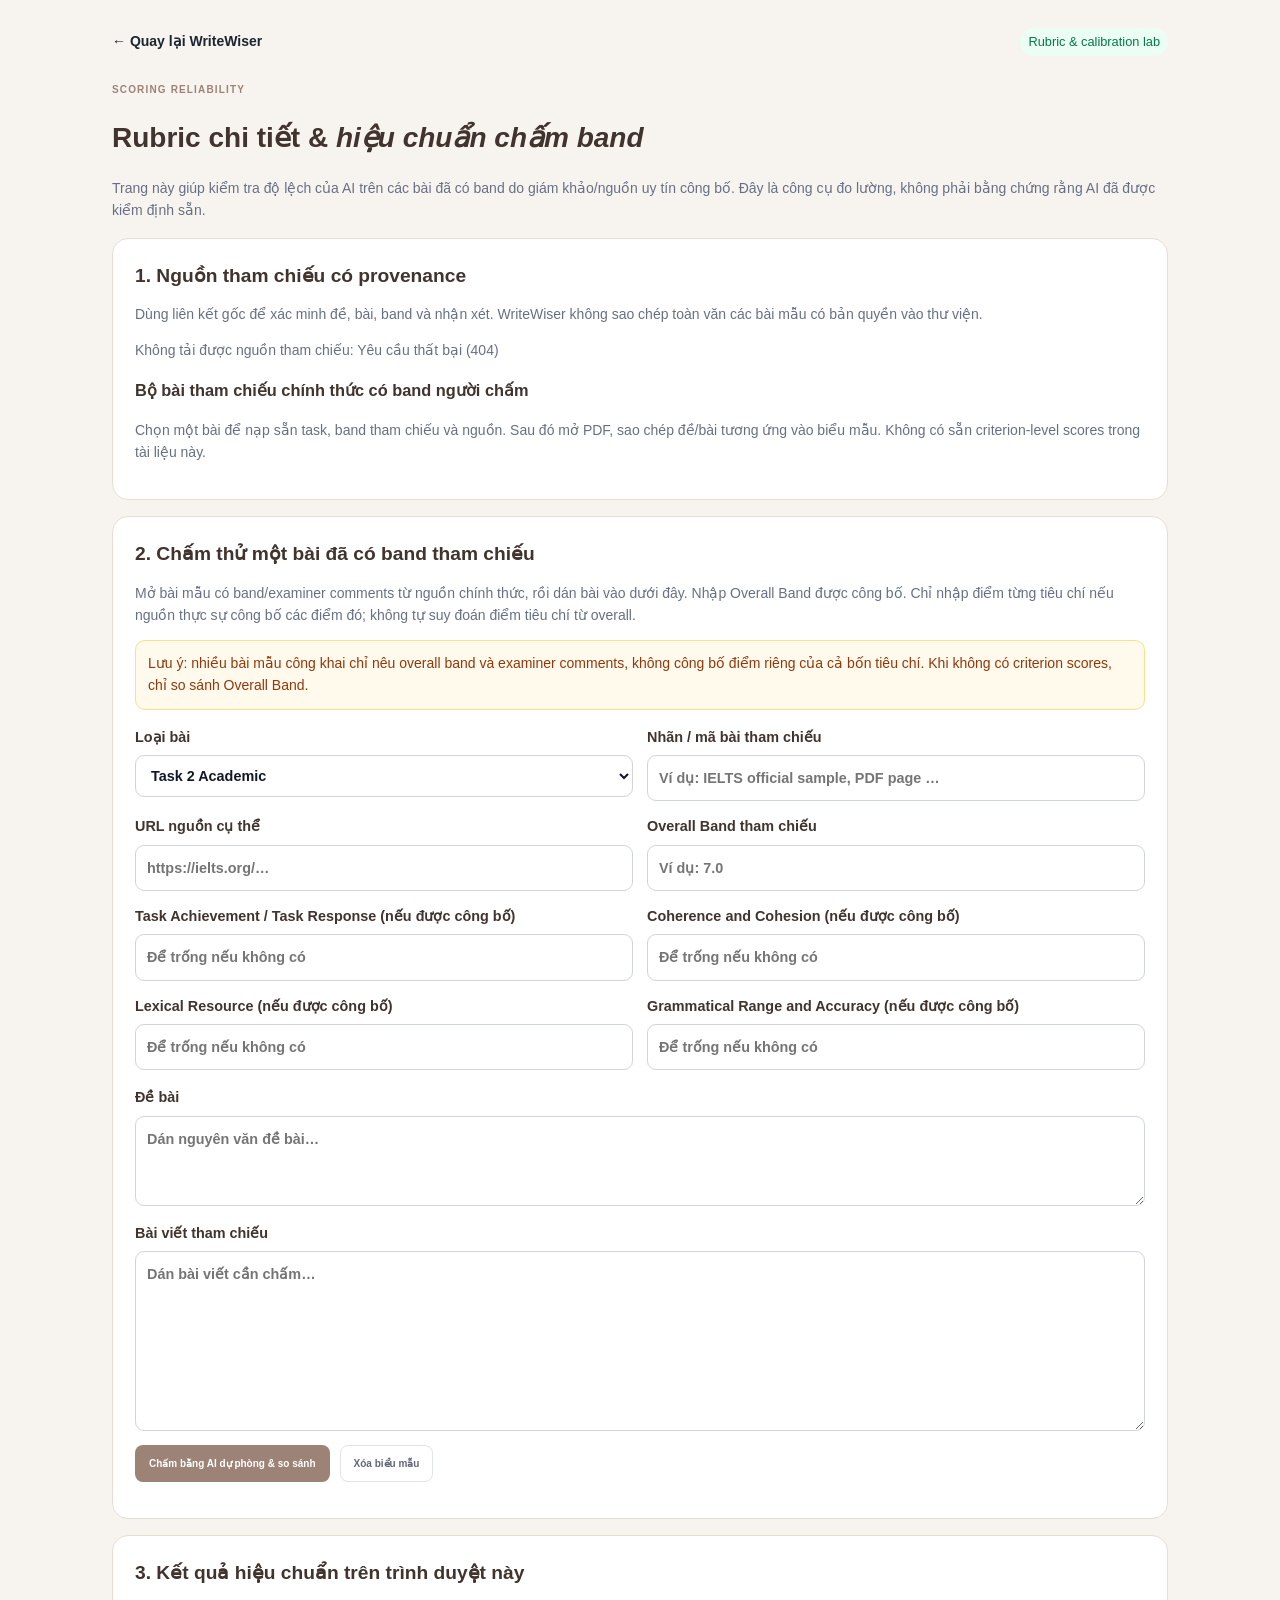
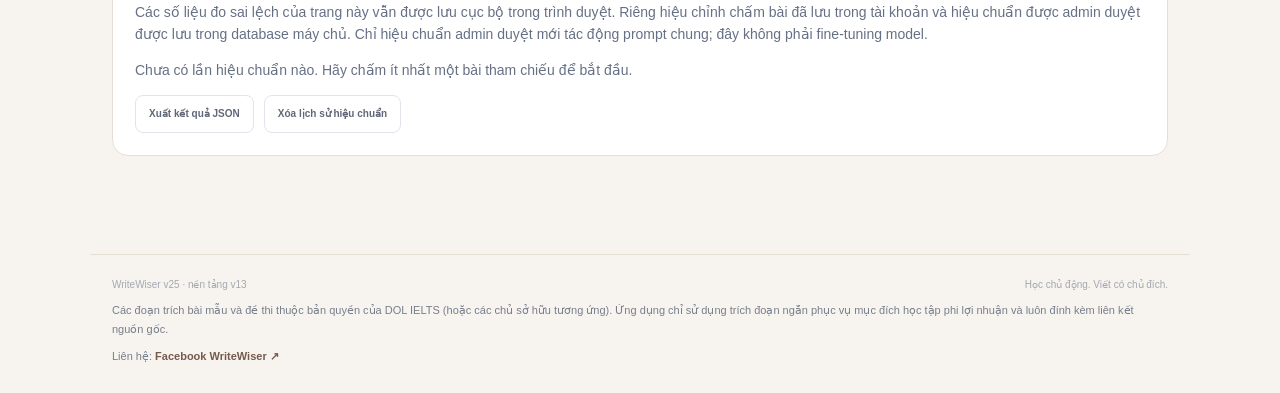
==== commit 88053e27: "Disclaimer + Favicon" ====
--- a/calibration.html
+++ b/calibration.html
@@ -2,7 +2,11 @@
 <html lang="vi">
 <head>
 <meta charset="utf-8"><meta name="viewport" content="width=device-width,initial-scale=1">
-<title>WriteWiser v23 — Hiệu chuẩn chấm điểm</title>
+  <link rel="icon" href="/favicon.ico?v=26" sizes="any">
+  <link rel="icon" type="image/png" sizes="32x32" href="/assets/favicon-32.png?v=26">
+  <link rel="icon" type="image/png" sizes="16x16" href="/assets/favicon-16.png?v=26">
+  <link rel="apple-touch-icon" sizes="180x180" href="/assets/favicon-180.png?v=26">
+<title>WriteWiser v25 — Hiệu chuẩn chấm điểm</title>
 <link rel="stylesheet" href="styles.css">
 <style>
 .cal-shell{max-width:1100px;margin:0 auto;padding:28px 22px 60px}
@@ -142,4 +146,9 @@
 $("addAdminCalibrationButton")?.addEventListener("click",async()=>{const status=$("adminCalStatus");try{let corrected_bands;try{corrected_bands=JSON.parse($("adminCalBands").value)}catch{throw new Error("Band JSON không hợp lệ.")}if(!$("adminCalQuestion").value.trim()||!$("adminCalEssay").value.trim()||!$("adminCalReason").value.trim())throw new Error("Cần đề bài, trích đoạn bài và căn cứ hiệu chuẩn.");await api("/api/admin/calibrations",{method:"POST",body:JSON.stringify({payload:{task:$("adminCalTask").value,question:$("adminCalQuestion").value.trim(),essay_excerpt:$("adminCalEssay").value.trim().slice(0,1800),corrected_bands,reasoning:$("adminCalReason").value.trim()}})});status.textContent="Đã lưu hiệu chuẩn dùng chung. Tối đa 3 mục gần nhất sẽ được đưa vào prompt chấm.";await loadAdminTools()}catch(e){status.textContent=e.message}});
 renderRuns();loadReferences();loadAdminTools();
 </script>
+<footer class="main-footer site-footer" aria-label="Thông tin và liên hệ WriteWiser">
+  <div class="footer-meta-row"><span>WriteWiser v25 · nền tảng v13</span><span>Học chủ động. Viết có chủ đích.</span></div>
+  <p class="footer-disclaimer">Các đoạn trích bài mẫu và đề thi thuộc bản quyền của DOL IELTS (hoặc các chủ sở hữu tương ứng). Ứng dụng chỉ sử dụng trích đoạn ngắn phục vụ mục đích học tập phi lợi nhuận và luôn đính kèm liên kết nguồn gốc.</p>
+  <div class="footer-contact">Liên hệ: <a href="https://www.facebook.com/people/WriteWiser/61595026757886/" target="_blank" rel="noopener noreferrer">Facebook WriteWiser ↗</a></div>
+</footer>
 </body></html>
--- a/styles.css
+++ b/styles.css
@@ -1,5 +1,11 @@
 :root{--bg:#f7f8fa;--paper:#fff;--ink:#20242d;--muted:#7b8290;--line:#e8eaf0;--soft:#f1f3f7;--accent:#635bdb;--accent-dark:#4d46bb;--accent-soft:#efeeff;--gold:#fff1c2;--gold-ink:#77520a;--green:#20856a;--green-soft:#e8f7f1;--red:#bd5353;--shadow:0 8px 28px rgba(28,35,54,.045)}
-*{box-sizing:border-box}body{margin:0;background:var(--bg);color:var(--ink);font-family:Inter,-apple-system,BlinkMacSystemFont,"Segoe UI",sans-serif;font-size:14px;line-height:1.55}button,input,textarea{font:inherit}button{cursor:pointer}.app-shell{min-height:100vh}.sidebar{position:fixed;inset:0 auto 0 0;width:246px;background:#fff;border-right:1px solid var(--line);padding:26px 16px 18px;display:flex;flex-direction:column;z-index:3}.brand{display:flex;align-items:center;gap:10px;margin:0 8px 34px;color:#222531;text-decoration:none;font-size:20px;font-weight:750;letter-spacing:-.8px}.brand-mark{width:31px;height:31px;display:grid;place-items:center;background:var(--accent);color:white;border-radius:10px;font-size:17px}.brand-dot{color:var(--accent)}.profile-card{display:flex;align-items:center;gap:10px;padding:10px 8px 18px;border-bottom:1px solid var(--line);margin-bottom:24px}.avatar{width:34px;height:34px;display:grid;place-items:center;border:0;border-radius:50%;background:#e7e5ff;color:var(--accent-dark);font-weight:700}.profile-copy{display:flex;flex-direction:column;gap:1px;flex:1;min-width:0}.profile-copy strong{font-size:12px}.profile-copy span{font-size:11px;color:var(--muted)}.icon-button{border:0;background:transparent;color:var(--muted);font-size:18px}.nav-label,.eyebrow,.panel-kicker,.modal-kicker{font-size:10px;letter-spacing:1.15px;font-weight:750;color:#9a9eaa}.nav-label{padding:0 10px 9px}.nav-item{display:flex;align-items:center;gap:12px;width:100%;padding:11px 12px;border:0;border-radius:9px;background:transparent;color:#69707e;text-align:left;margin:2px 0;font-size:12px}.nav-item>span:first-child{font-size:16px;width:18px;text-align:center}.nav-item.active{background:var(--accent-soft);color:var(--accent-dark);font-weight:700}.nav-count{margin-left:auto;border-radius:5px;padding:1px 6px;background:#f0f1f5;font-size:10px}.sidebar-bottom{margin-top:auto}.local-note{display:flex;gap:9px;align-items:center;border:1px solid var(--line);border-radius:10px;padding:11px 9px;margin:10px 0 12px}.status-dot,.live-dot{display:inline-block;width:7px;height:7px;border-radius:50%;background:#39b88d}.local-note div{display:flex;flex-direction:column}.local-note strong{font-size:11px}.local-note small{font-size:10px;color:var(--muted)}.sidebar-footer{font-size:10px;color:#a0a4af;padding:18px 10px 0}.main{margin-left:246px;max-width:1800px;padding:0 42px}.topbar{height:66px;display:flex;align-items:center;justify-content:space-between;border-bottom:1px solid var(--line);margin-bottom:32px}.breadcrumb{font-size:11px;color:var(--muted)}.breadcrumb span{padding:0 9px;color:#c0c3cc}.breadcrumb strong{color:#454a57}.top-actions{display:flex;align-items:center;gap:16px}.keyboard-hint{font-size:11px;color:var(--muted)}.avatar.mini{width:30px;height:30px}.view{padding-bottom:28px}.page-heading{display:flex;justify-content:space-between;align-items:center;gap:20px;margin-bottom:25px}.eyebrow{color:var(--accent);margin-bottom:8px}.page-heading h1{font-size:29px;letter-spacing:-1.1px;line-height:1.2;margin:0;font-weight:720}.page-heading h1 em{font-style:normal;color:var(--accent)}.page-heading p{font-size:12px;color:var(--muted);margin:10px 0 0}.heading-chip{display:flex;align-items:center;gap:8px;white-space:nowrap;border:1px solid var(--line);background:#fff;border-radius:20px;padding:8px 12px;color:#686f7c;font-size:10px}.task-card{background:#fff;border:1px solid var(--line);border-radius:14px;padding:22px 25px 17px;box-shadow:var(--shadow);margin-bottom:29px}.task-topline{display:flex;align-items:center;justify-content:space-between;gap:10px}.task-tags{display:flex;flex-wrap:wrap;gap:7px}.tag{padding:4px 8px;background:#f3f4f7;border-radius:5px;font-size:9px;color:#68707f}.tag.dark{background:#252936;color:white;letter-spacing:.5px;font-weight:700}.text-button{border:0;background:transparent;color:#777e8c;font-size:10px}.task-card h2{font-size:16px;line-height:1.65;max-width:1000px;margin:18px 0 16px;letter-spacing:-.2px}.task-meta{display:flex;flex-wrap:wrap;gap:18px;border-top:1px solid #f0f1f4;padding-top:12px;color:#8a909d;font-size:10px}.task-meta a{color:var(--accent);text-decoration:none}.workspace-toolbar{display:flex;justify-content:space-between;align-items:center;margin-bottom:13px}.workspace-toolbar h2{font-size:16px;margin:0 0 3px;letter-spacing:-.3px}.workspace-toolbar p{margin:0;font-size:11px;color:var(--muted)}.toolbar-stats{display:flex;align-items:center;gap:12px}.toolbar-stats>div:first-child{font-size:19px;font-weight:750}.toolbar-stats small{font-size:10px;color:var(--muted);font-weight:500}.progress-ring{width:36px;height:36px;border-radius:50%;display:grid;place-items:center;background:var(--accent-soft);color:var(--accent-dark);font-size:9px;font-weight:750}.progress-track{height:4px;background:#e9eaf0;border-radius:5px;overflow:hidden;margin-bottom:19px}.progress-fill{height:100%;width:0;background:var(--accent);border-radius:5px;transition:width .2s}.workspace-grid{display:grid;grid-template-columns:minmax(0,1fr) minmax(0,1fr);gap:18px;align-items:stretch}.panel{background:#fff;border:1px solid var(--line);border-radius:13px;box-shadow:var(--shadow);min-width:0;overflow:hidden}.translation-panel,.writing-panel{padding:21px 22px}.panel-heading{display:flex;align-items:center;justify-content:space-between}.panel-heading h3{font-size:14px;margin:4px 0 0;letter-spacing:-.2px}.panel-kicker{font-size:9px;color:#a0a5b0}.panel-icon{width:32px;height:32px;border:1px solid var(--line);border-radius:9px;display:grid;place-items:center;color:var(--accent);font-size:15px}.panel-subtitle{font-size:10px;color:#999eaa;margin-top:10px;padding-bottom:13px;border-bottom:1px solid #f0f1f4}.essay-content{padding-top:10px}.essay-paragraph{margin:0 0 11px;font-size:12px;line-height:1.9;color:#606775}.essay-sentence{border-radius:4px;padding:2px 1px;cursor:pointer;transition:background .15s,color .15s;box-decoration-break:clone;-webkit-box-decoration-break:clone}.essay-sentence:hover{background:#f0efff}.essay-sentence.active{background:var(--gold);color:var(--gold-ink);box-shadow:0 0 0 2px var(--gold);font-weight:600}.essay-sentence.done:not(.active){text-decoration:underline;text-decoration-color:#b4dfd0;text-decoration-thickness:2px;text-underline-offset:3px}.translation-legend{border-top:1px solid #f0f1f4;margin-top:18px;padding-top:12px;font-size:9px;color:#8e94a0;display:flex;align-items:center;gap:6px;flex-wrap:wrap}.legend-swatch{display:inline-block;width:9px;height:9px;background:var(--gold);border-radius:2px}.legend-muted{margin-left:5px;color:#a4a8b1}.writing-topline{display:flex;justify-content:space-between;align-items:center;margin-top:20px;font-size:9px;letter-spacing:.65px;color:#9298a5;font-weight:750}.status-label{letter-spacing:0;font-weight:500;color:#9298a5}.status-label.done{color:var(--green)}.current-source{margin:13px 0 19px;padding:12px 13px;background:#faf9f0;border-left:3px solid #e4c96c;border-radius:0 7px 7px 0;color:#6e5b27;font-size:12px;line-height:1.8}.input-label{display:block;font-size:11px;font-weight:700;margin-bottom:8px}.writing-panel textarea{width:100%;min-height:138px;resize:vertical;border:1px solid #dfe2e9;border-radius:8px;padding:12px 13px;outline:none;color:#2b303a;font-size:12px;line-height:1.8;transition:border .15s,box-shadow .15s}.writing-panel textarea:focus{border-color:#a5a0f1;box-shadow:0 0 0 3px #f0efff}.writing-panel textarea::placeholder{color:#b0b4bf}.input-meta{display:flex;justify-content:space-between;color:#a0a5af;font-size:9px;margin-top:7px}.hint-box{background:#f6f5ff;border:1px solid #e7e5ff;border-radius:8px;padding:11px 12px;margin-top:13px}.hint-title{font-size:10px;font-weight:750;color:var(--accent-dark)}.hint-box p{margin:5px 0;color:#585d76;font-size:11px}.hint-box small{font-size:9px;color:#9294ac}.writing-controls{display:flex;gap:7px;align-items:center;margin-top:17px;flex-wrap:wrap}.control-spacer{flex:1}.button{border:1px solid transparent;border-radius:8px;padding:10px 13px;font-size:10px;font-weight:700;transition:background .15s,border .15s;display:inline-flex;align-items:center;justify-content:center;gap:8px}.button.primary{background:var(--accent);color:white}.button.primary:hover{background:var(--accent-dark)}.button.secondary{background:#fff;border-color:#e2e4eb;color:#606777}.button.secondary:hover{background:#f7f7fb}.button:disabled{opacity:.4;cursor:not-allowed}.keyboard-footnote{margin-top:13px;color:#a1a6b0;font-size:9px}kbd{font-size:9px;background:#f2f3f6;border:1px solid #e2e4ea;border-radius:3px;padding:1px 4px}.submit-bar{margin-top:20px;background:#fff;border:1px solid var(--line);border-radius:12px;padding:16px 19px;display:flex;align-items:center;justify-content:space-between;gap:15px;box-shadow:var(--shadow)}.submit-copy{display:flex;gap:11px;align-items:center}.submit-icon{display:grid;place-items:center;width:33px;height:33px;background:var(--green-soft);color:var(--green);border-radius:9px;font-size:17px}.submit-copy strong{font-size:11px}.submit-copy p{margin:3px 0 0;font-size:10px;color:var(--muted)}.submit-button{white-space:nowrap;padding:12px 17px}.main-footer{display:flex;justify-content:space-between;gap:10px;padding:22px 0 28px;color:#a4a8b1;font-size:9px}.result-panel{margin-top:18px;background:#fff;border:1px solid var(--line);border-radius:12px;padding:22px;box-shadow:var(--shadow)}.result-panel h2{font-size:18px;margin:0 0 8px}.result-panel p{font-size:12px;color:#737987}.result-stats{display:grid;grid-template-columns:repeat(3,minmax(0,1fr));gap:10px;margin:17px 0}.result-stat{padding:13px;background:#f8f8fb;border:1px solid #edecf5;border-radius:8px}.result-stat strong{display:block;font-size:20px}.result-stat span{font-size:10px;color:var(--muted)}.prompt-box{width:100%;min-height:170px;border:1px solid var(--line);border-radius:8px;padding:12px;font-size:11px;line-height:1.7;color:#555;white-space:pre-wrap}.result-actions{display:flex;gap:8px;flex-wrap:wrap;margin-top:12px}.stack-list{display:grid;gap:12px}.history-card,.mistake-card{background:#fff;border:1px solid var(--line);border-radius:12px;padding:18px 20px;box-shadow:var(--shadow)}.history-card h3,.mistake-card h3{font-size:13px;margin:0 0 5px}.history-card p,.mistake-card p{font-size:11px;color:var(--muted);margin:0 0 10px}.history-meta{display:flex;gap:12px;flex-wrap:wrap;font-size:10px;color:#9298a5}.history-answers{margin-top:12px;border-top:1px solid var(--line);padding-top:10px;display:grid;gap:8px}.history-answer{font-size:11px}.history-answer strong{display:block;color:#777e8b;font-size:9px;margin-bottom:3px}.empty-state{padding:45px 20px;text-align:center;background:#fff;border:1px dashed #dfe2e9;border-radius:12px;color:var(--muted);font-size:12px}.empty-state strong{display:block;color:var(--ink);font-size:14px;margin-bottom:5px}.mistake-row{display:flex;gap:10px;align-items:flex-start;padding:11px 0;border-top:1px solid #f0f1f4}.mistake-row:first-of-type{border-top:0}.mistake-number{background:#fceeee;color:var(--red);border-radius:5px;padding:3px 6px;font-size:10px;font-weight:750}.mistake-row p{margin:0;color:#555c69}.modal{width:min(440px,calc(100% - 28px));border:1px solid var(--line);border-radius:15px;padding:25px;box-shadow:0 24px 80px #1c233629}.modal::backdrop{background:#1d223b55;backdrop-filter:blur(3px)}.modal h2{font-size:20px;letter-spacing:-.5px;margin:8px 0}.modal p{font-size:12px;color:var(--muted);line-height:1.7}.modal label{display:block;font-size:11px;font-weight:700;margin:16px 0 6px}.modal input{width:100%;border:1px solid #dfe2e9;border-radius:8px;padding:11px;outline:none}.modal input:focus{border-color:#a5a0f1}.modal-actions{display:flex;justify-content:flex-end;gap:8px;margin-top:21px}.toast{position:fixed;bottom:24px;left:50%;transform:translate(-50%,15px);background:#252936;color:#fff;border-radius:9px;padding:11px 16px;font-size:11px;box-shadow:0 8px 25px #0002;opacity:0;pointer-events:none;transition:opacity .2s,transform .2s;z-index:10;max-width:calc(100% - 24px)}.toast.show{opacity:1;transform:translate(-50%,0)}[hidden]{display:none!important}
+*{box-sizing:border-box}body{margin:0;background:var(--bg);color:var(--ink);font-family:Inter,-apple-system,BlinkMacSystemFont,"Segoe UI",sans-serif;font-size:14px;line-height:1.55}button,input,textarea{font:inherit}button{cursor:pointer}.app-shell{min-height:100vh}.sidebar{position:fixed;inset:0 auto 0 0;width:246px;background:#fff;border-right:1px solid var(--line);padding:26px 16px 18px;display:flex;flex-direction:column;z-index:3}.brand{display:flex;align-items:center;gap:10px;margin:0 8px 34px;color:#222531;text-decoration:none;font-size:20px;font-weight:750;letter-spacing:-.8px}.brand-mark{width:31px;height:31px;display:grid;place-items:center;background:var(--accent);color:white;border-radius:10px;font-size:17px}.brand-dot{color:var(--accent)}.profile-card{display:flex;align-items:center;gap:10px;padding:10px 8px 18px;border-bottom:1px solid var(--line);margin-bottom:24px}.avatar{width:34px;height:34px;display:grid;place-items:center;border:0;border-radius:50%;background:#e7e5ff;color:var(--accent-dark);font-weight:700}.profile-copy{display:flex;flex-direction:column;gap:1px;flex:1;min-width:0}.profile-copy strong{font-size:12px}.profile-copy span{font-size:11px;color:var(--muted)}.icon-button{border:0;background:transparent;color:var(--muted);font-size:18px}.nav-label,.eyebrow,.panel-kicker,.modal-kicker{font-size:10px;letter-spacing:1.15px;font-weight:750;color:#9a9eaa}.nav-label{padding:0 10px 9px}.nav-item{display:flex;align-items:center;gap:12px;width:100%;padding:11px 12px;border:0;border-radius:9px;background:transparent;color:#69707e;text-align:left;margin:2px 0;font-size:12px}.nav-item>span:first-child{font-size:16px;width:18px;text-align:center}.nav-item.active{background:var(--accent-soft);color:var(--accent-dark);font-weight:700}.nav-count{margin-left:auto;border-radius:5px;padding:1px 6px;background:#f0f1f5;font-size:10px}.sidebar-bottom{margin-top:auto}.local-note{display:flex;gap:9px;align-items:center;border:1px solid var(--line);border-radius:10px;padding:11px 9px;margin:10px 0 12px}.status-dot,.live-dot{display:inline-block;width:7px;height:7px;border-radius:50%;background:#39b88d}.local-note div{display:flex;flex-direction:column}.local-note strong{font-size:11px}.local-note small{font-size:10px;color:var(--muted)}.sidebar-footer{font-size:10px;color:#a0a4af;padding:18px 10px 0}.main{margin-left:246px;max-width:1800px;padding:0 42px}.topbar{height:66px;display:flex;align-items:center;justify-content:space-between;border-bottom:1px solid var(--line);margin-bottom:32px}.breadcrumb{font-size:11px;color:var(--muted)}.breadcrumb span{padding:0 9px;color:#c0c3cc}.breadcrumb strong{color:#454a57}.top-actions{display:flex;align-items:center;gap:16px}.keyboard-hint{font-size:11px;color:var(--muted)}.avatar.mini{width:30px;height:30px}.view{padding-bottom:28px}.page-heading{display:flex;justify-content:space-between;align-items:center;gap:20px;margin-bottom:25px}.eyebrow{color:var(--accent);margin-bottom:8px}.page-heading h1{font-size:29px;letter-spacing:-1.1px;line-height:1.2;margin:0;font-weight:720}.page-heading h1 em{font-style:normal;color:var(--accent)}.page-heading p{font-size:12px;color:var(--muted);margin:10px 0 0}.heading-chip{display:flex;align-items:center;gap:8px;white-space:nowrap;border:1px solid var(--line);background:#fff;border-radius:20px;padding:8px 12px;color:#686f7c;font-size:10px}.task-card{background:#fff;border:1px solid var(--line);border-radius:14px;padding:22px 25px 17px;box-shadow:var(--shadow);margin-bottom:29px}.task-topline{display:flex;align-items:center;justify-content:space-between;gap:10px}.task-tags{display:flex;flex-wrap:wrap;gap:7px}.tag{padding:4px 8px;background:#f3f4f7;border-radius:5px;font-size:9px;color:#68707f}.tag.dark{background:#252936;color:white;letter-spacing:.5px;font-weight:700}.text-button{border:0;background:transparent;color:#777e8c;font-size:10px}.task-card h2{font-size:16px;line-height:1.65;max-width:1000px;margin:18px 0 16px;letter-spacing:-.2px}.task-meta{display:flex;flex-wrap:wrap;gap:18px;border-top:1px solid #f0f1f4;padding-top:12px;color:#8a909d;font-size:10px}.task-meta a{color:var(--accent);text-decoration:none}.workspace-toolbar{display:flex;justify-content:space-between;align-items:center;margin-bottom:13px}.workspace-toolbar h2{font-size:16px;margin:0 0 3px;letter-spacing:-.3px}.workspace-toolbar p{margin:0;font-size:11px;color:var(--muted)}.toolbar-stats{display:flex;align-items:center;gap:12px}.toolbar-stats>div:first-child{font-size:19px;font-weight:750}.toolbar-stats small{font-size:10px;color:var(--muted);font-weight:500}.progress-ring{width:36px;height:36px;border-radius:50%;display:grid;place-items:center;background:var(--accent-soft);color:var(--accent-dark);font-size:9px;font-weight:750}.progress-track{height:4px;background:#e9eaf0;border-radius:5px;overflow:hidden;margin-bottom:19px}.progress-fill{height:100%;width:0;background:var(--accent);border-radius:5px;transition:width .2s}.workspace-grid{display:grid;grid-template-columns:minmax(0,1fr) minmax(0,1fr);gap:18px;align-items:stretch}.panel{background:#fff;border:1px solid var(--line);border-radius:13px;box-shadow:var(--shadow);min-width:0;overflow:hidden}.translation-panel,.writing-panel{padding:21px 22px}.panel-heading{display:flex;align-items:center;justify-content:space-between}.panel-heading h3{font-size:14px;margin:4px 0 0;letter-spacing:-.2px}.panel-kicker{font-size:9px;color:#a0a5b0}.panel-icon{width:32px;height:32px;border:1px solid var(--line);border-radius:9px;display:grid;place-items:center;color:var(--accent);font-size:15px}.panel-subtitle{font-size:10px;color:#999eaa;margin-top:10px;padding-bottom:13px;border-bottom:1px solid #f0f1f4}.essay-content{padding-top:10px}.essay-paragraph{margin:0 0 11px;font-size:12px;line-height:1.9;color:#606775}.essay-sentence{border-radius:4px;padding:2px 1px;cursor:pointer;transition:background .15s,color .15s;box-decoration-break:clone;-webkit-box-decoration-break:clone}.essay-sentence:hover{background:#f0efff}.essay-sentence.active{background:var(--gold);color:var(--gold-ink);box-shadow:0 0 0 2px var(--gold);font-weight:600}.essay-sentence.done:not(.active){text-decoration:underline;text-decoration-color:#b4dfd0;text-decoration-thickness:2px;text-underline-offset:3px}.translation-legend{border-top:1px solid #f0f1f4;margin-top:18px;padding-top:12px;font-size:9px;color:#8e94a0;display:flex;align-items:center;gap:6px;flex-wrap:wrap}.legend-swatch{display:inline-block;width:9px;height:9px;background:var(--gold);border-radius:2px}.legend-muted{margin-left:5px;color:#a4a8b1}.writing-topline{display:flex;justify-content:space-between;align-items:center;margin-top:20px;font-size:9px;letter-spacing:.65px;color:#9298a5;font-weight:750}.status-label{letter-spacing:0;font-weight:500;color:#9298a5}.status-label.done{color:var(--green)}.current-source{margin:13px 0 19px;padding:12px 13px;background:#faf9f0;border-left:3px solid #e4c96c;border-radius:0 7px 7px 0;color:#6e5b27;font-size:12px;line-height:1.8}.input-label{display:block;font-size:11px;font-weight:700;margin-bottom:8px}.writing-panel textarea{width:100%;min-height:138px;resize:vertical;border:1px solid #dfe2e9;border-radius:8px;padding:12px 13px;outline:none;color:#2b303a;font-size:12px;line-height:1.8;transition:border .15s,box-shadow .15s}.writing-panel textarea:focus{border-color:#a5a0f1;box-shadow:0 0 0 3px #f0efff}.writing-panel textarea::placeholder{color:#b0b4bf}.input-meta{display:flex;justify-content:space-between;color:#a0a5af;font-size:9px;margin-top:7px}.hint-box{background:#f6f5ff;border:1px solid #e7e5ff;border-radius:8px;padding:11px 12px;margin-top:13px}.hint-title{font-size:10px;font-weight:750;color:var(--accent-dark)}.hint-box p{margin:5px 0;color:#585d76;font-size:11px}.hint-box small{font-size:9px;color:#9294ac}.writing-controls{display:flex;gap:7px;align-items:center;margin-top:17px;flex-wrap:wrap}.control-spacer{flex:1}.button{border:1px solid transparent;border-radius:8px;padding:10px 13px;font-size:10px;font-weight:700;transition:background .15s,border .15s;display:inline-flex;align-items:center;justify-content:center;gap:8px}.button.primary{background:var(--accent);color:white}.button.primary:hover{background:var(--accent-dark)}.button.secondary{background:#fff;border-color:#e2e4eb;color:#606777}.button.secondary:hover{background:#f7f7fb}.button:disabled{opacity:.4;cursor:not-allowed}.keyboard-footnote{margin-top:13px;color:#a1a6b0;font-size:9px}kbd{font-size:9px;background:#f2f3f6;border:1px solid #e2e4ea;border-radius:3px;padding:1px 4px}.submit-bar{margin-top:20px;background:#fff;border:1px solid var(--line);border-radius:12px;padding:16px 19px;display:flex;align-items:center;justify-content:space-between;gap:15px;box-shadow:var(--shadow)}.submit-copy{display:flex;gap:11px;align-items:center}.submit-icon{display:grid;place-items:center;width:33px;height:33px;background:var(--green-soft);color:var(--green);border-radius:9px;font-size:17px}.submit-copy strong{font-size:11px}.submit-copy p{margin:3px 0 0;font-size:10px;color:var(--muted)}.submit-button{white-space:nowrap;padding:12px 17px}.main-footer{display:flex;flex-direction:column;align-items:stretch;gap:9px;padding:22px 0 28px;color:#8b909b;font-size:11px;border-top:1px solid var(--line);margin-top:26px}
+.footer-meta-row{display:flex;justify-content:space-between;align-items:center;gap:10px;flex-wrap:wrap;font-size:10px;color:#a4a8b1}
+.footer-disclaimer{margin:0;max-width:1100px;font-size:11px;line-height:1.7;color:#777e8b}
+.footer-contact{font-size:11px;color:#777e8b}
+.footer-contact a{color:var(--accent-dark);font-weight:700;text-decoration:none}
+.footer-contact a:hover{text-decoration:underline}
+.site-footer{max-width:1100px;margin:22px auto 0;padding:22px 22px 28px}.result-panel{margin-top:18px;background:#fff;border:1px solid var(--line);border-radius:12px;padding:22px;box-shadow:var(--shadow)}.result-panel h2{font-size:18px;margin:0 0 8px}.result-panel p{font-size:12px;color:#737987}.result-stats{display:grid;grid-template-columns:repeat(3,minmax(0,1fr));gap:10px;margin:17px 0}.result-stat{padding:13px;background:#f8f8fb;border:1px solid #edecf5;border-radius:8px}.result-stat strong{display:block;font-size:20px}.result-stat span{font-size:10px;color:var(--muted)}.prompt-box{width:100%;min-height:170px;border:1px solid var(--line);border-radius:8px;padding:12px;font-size:11px;line-height:1.7;color:#555;white-space:pre-wrap}.result-actions{display:flex;gap:8px;flex-wrap:wrap;margin-top:12px}.stack-list{display:grid;gap:12px}.history-card,.mistake-card{background:#fff;border:1px solid var(--line);border-radius:12px;padding:18px 20px;box-shadow:var(--shadow)}.history-card h3,.mistake-card h3{font-size:13px;margin:0 0 5px}.history-card p,.mistake-card p{font-size:11px;color:var(--muted);margin:0 0 10px}.history-meta{display:flex;gap:12px;flex-wrap:wrap;font-size:10px;color:#9298a5}.history-answers{margin-top:12px;border-top:1px solid var(--line);padding-top:10px;display:grid;gap:8px}.history-answer{font-size:11px}.history-answer strong{display:block;color:#777e8b;font-size:9px;margin-bottom:3px}.empty-state{padding:45px 20px;text-align:center;background:#fff;border:1px dashed #dfe2e9;border-radius:12px;color:var(--muted);font-size:12px}.empty-state strong{display:block;color:var(--ink);font-size:14px;margin-bottom:5px}.mistake-row{display:flex;gap:10px;align-items:flex-start;padding:11px 0;border-top:1px solid #f0f1f4}.mistake-row:first-of-type{border-top:0}.mistake-number{background:#fceeee;color:var(--red);border-radius:5px;padding:3px 6px;font-size:10px;font-weight:750}.mistake-row p{margin:0;color:#555c69}.modal{width:min(440px,calc(100% - 28px));border:1px solid var(--line);border-radius:15px;padding:25px;box-shadow:0 24px 80px #1c233629}.modal::backdrop{background:#1d223b55;backdrop-filter:blur(3px)}.modal h2{font-size:20px;letter-spacing:-.5px;margin:8px 0}.modal p{font-size:12px;color:var(--muted);line-height:1.7}.modal label{display:block;font-size:11px;font-weight:700;margin:16px 0 6px}.modal input{width:100%;border:1px solid #dfe2e9;border-radius:8px;padding:11px;outline:none}.modal input:focus{border-color:#a5a0f1}.modal-actions{display:flex;justify-content:flex-end;gap:8px;margin-top:21px}.toast{position:fixed;bottom:24px;left:50%;transform:translate(-50%,15px);background:#252936;color:#fff;border-radius:9px;padding:11px 16px;font-size:11px;box-shadow:0 8px 25px #0002;opacity:0;pointer-events:none;transition:opacity .2s,transform .2s;z-index:10;max-width:calc(100% - 24px)}.toast.show{opacity:1;transform:translate(-50%,0)}[hidden]{display:none!important}
 @media(min-width:1500px){.main{padding:0 56px}.workspace-grid{gap:22px}.translation-panel,.writing-panel{padding:24px 27px}.essay-paragraph{font-size:13px}.writing-panel textarea{min-height:175px}}@media(max-width:1050px){.main{padding:0 24px}.sidebar{width:210px}.main{margin-left:210px}.workspace-grid{gap:12px}.translation-panel,.writing-panel{padding:17px}.keyboard-hint{display:none}}@media(max-width:760px){.sidebar{position:relative;width:auto;height:auto;inset:auto;padding:12px 16px;display:grid;grid-template-columns:1fr auto;align-items:center;border-right:0;border-bottom:1px solid var(--line)}.brand{margin:0;font-size:18px}.profile-card{border:0;margin:0;padding:0}.profile-copy,.profile-card .icon-button,.nav-label,.sidebar>.nav-item,.sidebar-bottom{display:none}.main{margin:0;padding:0 15px}.topbar{height:49px;margin-bottom:22px}.page-heading{align-items:flex-start}.page-heading h1{font-size:25px}.heading-chip{display:none}.task-card{padding:17px}.task-card h2{font-size:14px}.task-meta{gap:9px}.workspace-grid{grid-template-columns:1fr}.translation-panel{max-height:none}.writing-panel{min-height:360px}.essay-paragraph{font-size:13px}.workspace-toolbar{align-items:flex-end}.submit-bar{align-items:flex-start;flex-direction:column}.submit-button{width:100%}.main-footer{flex-direction:column}.top-actions{gap:8px}}@media(prefers-reduced-motion:reduce){*{transition:none!important;scroll-behavior:auto!important}}
 
 .account-top-button{padding:7px 10px;font-size:10px}.account-switch{display:flex;align-items:center;gap:5px;color:var(--muted);font-size:11px;margin-top:12px}.account-feedback{min-height:18px;margin:8px 0 0!important;color:var(--red)!important;font-size:11px!important}.account-feedback.ok{color:var(--green)!important}
@@ -198,3 +204,5 @@
 .sidebar{overflow-y:auto;overscroll-behavior:contain}.sidebar>.nav-item{flex-shrink:0}.sidebar-bottom{flex-shrink:0}
 
 .feedback-calibration-editor{margin-top:28px;padding:22px;border:1px solid var(--line,#ddd);border-radius:18px;background:rgba(220,207,187,.18)}.feedback-calibration-editor label{display:block;font-weight:650;margin:12px 0 6px}.feedback-calibration-editor textarea{width:100%;min-height:110px;border:1px solid #c8b8a4;border-radius:10px;padding:12px;font:13px/1.5 ui-monospace,monospace;background:#fff;color:#342c27}.feedback-calibration-editor p{line-height:1.6}
+
+@media(max-width:760px){.footer-meta-row{align-items:flex-start;flex-direction:column;gap:4px}.footer-disclaimer,.footer-contact{font-size:10px}.site-footer{padding:18px 15px 24px}}
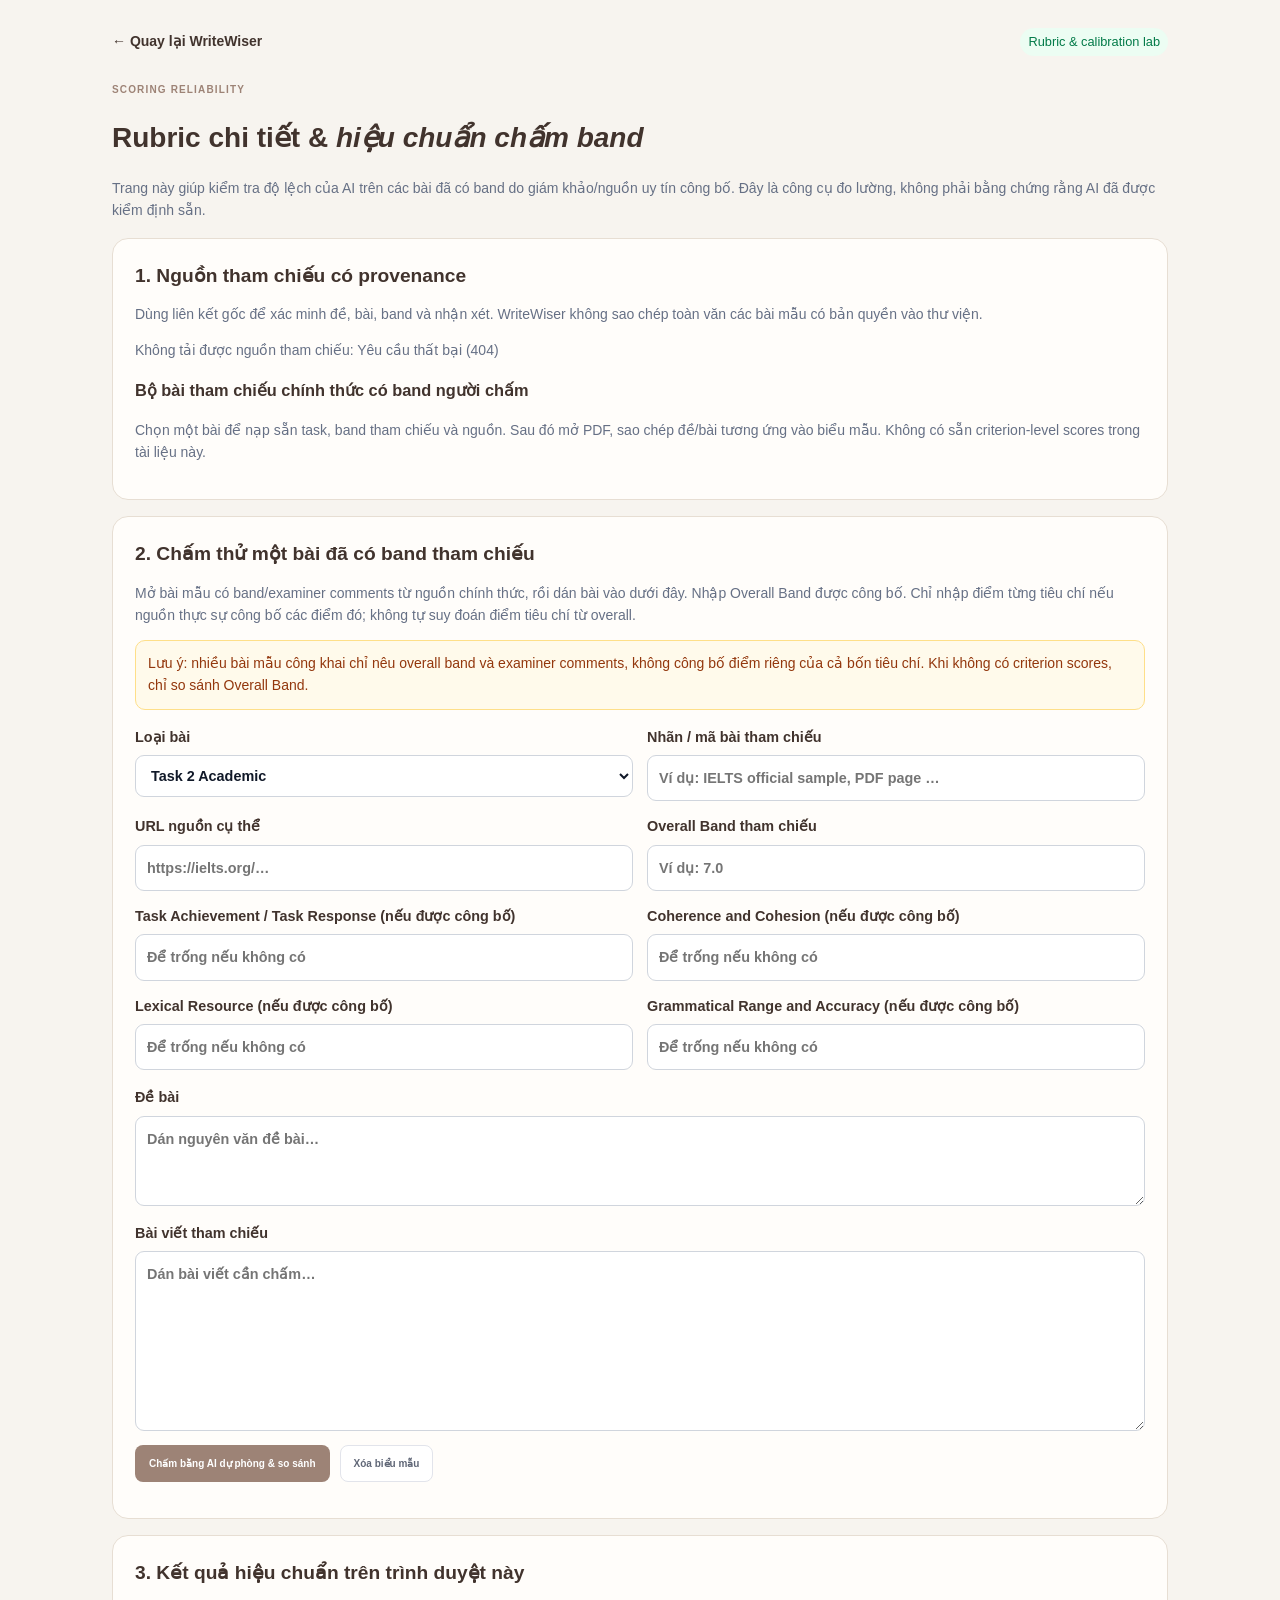
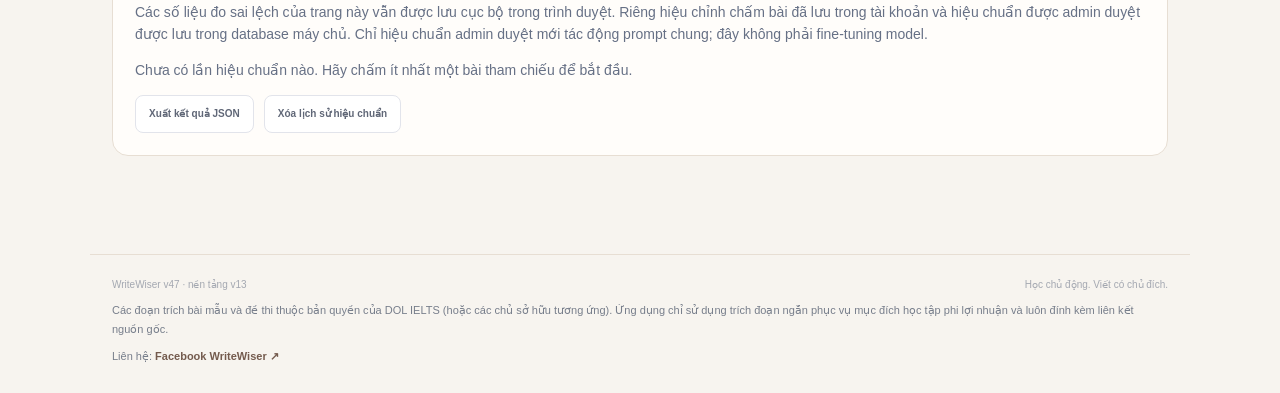
==== commit b536ab75: "v47" ====
--- a/calibration.html
+++ b/calibration.html
@@ -2,12 +2,30 @@
 <html lang="vi">
 <head>
 <meta charset="utf-8"><meta name="viewport" content="width=device-width,initial-scale=1">
+<meta name="description" content="Trang hiệu chuẩn chấm IELTS Writing của WriteWiser: kiểm tra độ lệch, quản lý nguồn tham chiếu và đánh giá độ tin cậy của phản hồi AI.">
+<link rel="canonical" href="__WW_PUBLIC_URL__">
+<meta property="og:type" content="website">
+<meta property="og:site_name" content="WriteWiser">
+<meta property="og:locale" content="vi_VN">
+<meta property="og:title" content="WriteWiser — Hiệu chuẩn chấm IELTS Writing">
+<meta property="og:description" content="Kiểm tra độ tin cậy của chấm điểm IELTS Writing bằng rubric và bài tham chiếu có nguồn.">
+<meta property="og:url" content="__WW_PUBLIC_URL__">
+<meta property="og:image" content="__WW_OG_IMAGE_URL__">
+<meta property="og:image:secure_url" content="__WW_OG_IMAGE_URL__">
+<meta property="og:image:type" content="image/png">
+<meta property="og:image:width" content="1200">
+<meta property="og:image:height" content="630">
+<meta property="og:image:alt" content="WriteWiser — luyện tập và hiệu chuẩn IELTS Writing.">
+<meta name="twitter:card" content="summary_large_image">
+<meta name="twitter:title" content="WriteWiser — Hiệu chuẩn chấm IELTS Writing">
+<meta name="twitter:description" content="Kiểm tra độ tin cậy của chấm điểm IELTS Writing bằng rubric và bài tham chiếu có nguồn.">
+<meta name="twitter:image" content="__WW_OG_IMAGE_URL__">
   <link rel="icon" href="/favicon.ico?v=26" sizes="any">
   <link rel="icon" type="image/png" sizes="32x32" href="/assets/favicon-32.png?v=26">
   <link rel="icon" type="image/png" sizes="16x16" href="/assets/favicon-16.png?v=26">
   <link rel="apple-touch-icon" sizes="180x180" href="/assets/favicon-180.png?v=26">
-<title>WriteWiser v25 — Hiệu chuẩn chấm điểm</title>
-<link rel="stylesheet" href="styles.css">
+<title>WriteWiser — Hiệu chuẩn chấm điểm IELTS</title>
+<link rel="stylesheet" href="styles.css?v=47">
 <style>
 .cal-shell{max-width:1100px;margin:0 auto;padding:28px 22px 60px}
 .cal-top{display:flex;justify-content:space-between;align-items:center;gap:16px;margin-bottom:26px}
@@ -147,7 +165,7 @@
 renderRuns();loadReferences();loadAdminTools();
 </script>
 <footer class="main-footer site-footer" aria-label="Thông tin và liên hệ WriteWiser">
-  <div class="footer-meta-row"><span>WriteWiser v25 · nền tảng v13</span><span>Học chủ động. Viết có chủ đích.</span></div>
+  <div class="footer-meta-row"><span>WriteWiser v47 · nền tảng v13</span><span>Học chủ động. Viết có chủ đích.</span></div>
   <p class="footer-disclaimer">Các đoạn trích bài mẫu và đề thi thuộc bản quyền của DOL IELTS (hoặc các chủ sở hữu tương ứng). Ứng dụng chỉ sử dụng trích đoạn ngắn phục vụ mục đích học tập phi lợi nhuận và luôn đính kèm liên kết nguồn gốc.</p>
   <div class="footer-contact">Liên hệ: <a href="https://www.facebook.com/people/WriteWiser/61595026757886/" target="_blank" rel="noopener noreferrer">Facebook WriteWiser ↗</a></div>
 </footer>
--- a/styles.css
+++ b/styles.css
@@ -1,12 +1,12 @@
-:root{--bg:#f7f8fa;--paper:#fff;--ink:#20242d;--muted:#7b8290;--line:#e8eaf0;--soft:#f1f3f7;--accent:#635bdb;--accent-dark:#4d46bb;--accent-soft:#efeeff;--gold:#fff1c2;--gold-ink:#77520a;--green:#20856a;--green-soft:#e8f7f1;--red:#bd5353;--shadow:0 8px 28px rgba(28,35,54,.045)}
-*{box-sizing:border-box}body{margin:0;background:var(--bg);color:var(--ink);font-family:Inter,-apple-system,BlinkMacSystemFont,"Segoe UI",sans-serif;font-size:14px;line-height:1.55}button,input,textarea{font:inherit}button{cursor:pointer}.app-shell{min-height:100vh}.sidebar{position:fixed;inset:0 auto 0 0;width:246px;background:#fff;border-right:1px solid var(--line);padding:26px 16px 18px;display:flex;flex-direction:column;z-index:3}.brand{display:flex;align-items:center;gap:10px;margin:0 8px 34px;color:#222531;text-decoration:none;font-size:20px;font-weight:750;letter-spacing:-.8px}.brand-mark{width:31px;height:31px;display:grid;place-items:center;background:var(--accent);color:white;border-radius:10px;font-size:17px}.brand-dot{color:var(--accent)}.profile-card{display:flex;align-items:center;gap:10px;padding:10px 8px 18px;border-bottom:1px solid var(--line);margin-bottom:24px}.avatar{width:34px;height:34px;display:grid;place-items:center;border:0;border-radius:50%;background:#e7e5ff;color:var(--accent-dark);font-weight:700}.profile-copy{display:flex;flex-direction:column;gap:1px;flex:1;min-width:0}.profile-copy strong{font-size:12px}.profile-copy span{font-size:11px;color:var(--muted)}.icon-button{border:0;background:transparent;color:var(--muted);font-size:18px}.nav-label,.eyebrow,.panel-kicker,.modal-kicker{font-size:10px;letter-spacing:1.15px;font-weight:750;color:#9a9eaa}.nav-label{padding:0 10px 9px}.nav-item{display:flex;align-items:center;gap:12px;width:100%;padding:11px 12px;border:0;border-radius:9px;background:transparent;color:#69707e;text-align:left;margin:2px 0;font-size:12px}.nav-item>span:first-child{font-size:16px;width:18px;text-align:center}.nav-item.active{background:var(--accent-soft);color:var(--accent-dark);font-weight:700}.nav-count{margin-left:auto;border-radius:5px;padding:1px 6px;background:#f0f1f5;font-size:10px}.sidebar-bottom{margin-top:auto}.local-note{display:flex;gap:9px;align-items:center;border:1px solid var(--line);border-radius:10px;padding:11px 9px;margin:10px 0 12px}.status-dot,.live-dot{display:inline-block;width:7px;height:7px;border-radius:50%;background:#39b88d}.local-note div{display:flex;flex-direction:column}.local-note strong{font-size:11px}.local-note small{font-size:10px;color:var(--muted)}.sidebar-footer{font-size:10px;color:#a0a4af;padding:18px 10px 0}.main{margin-left:246px;max-width:1800px;padding:0 42px}.topbar{height:66px;display:flex;align-items:center;justify-content:space-between;border-bottom:1px solid var(--line);margin-bottom:32px}.breadcrumb{font-size:11px;color:var(--muted)}.breadcrumb span{padding:0 9px;color:#c0c3cc}.breadcrumb strong{color:#454a57}.top-actions{display:flex;align-items:center;gap:16px}.keyboard-hint{font-size:11px;color:var(--muted)}.avatar.mini{width:30px;height:30px}.view{padding-bottom:28px}.page-heading{display:flex;justify-content:space-between;align-items:center;gap:20px;margin-bottom:25px}.eyebrow{color:var(--accent);margin-bottom:8px}.page-heading h1{font-size:29px;letter-spacing:-1.1px;line-height:1.2;margin:0;font-weight:720}.page-heading h1 em{font-style:normal;color:var(--accent)}.page-heading p{font-size:12px;color:var(--muted);margin:10px 0 0}.heading-chip{display:flex;align-items:center;gap:8px;white-space:nowrap;border:1px solid var(--line);background:#fff;border-radius:20px;padding:8px 12px;color:#686f7c;font-size:10px}.task-card{background:#fff;border:1px solid var(--line);border-radius:14px;padding:22px 25px 17px;box-shadow:var(--shadow);margin-bottom:29px}.task-topline{display:flex;align-items:center;justify-content:space-between;gap:10px}.task-tags{display:flex;flex-wrap:wrap;gap:7px}.tag{padding:4px 8px;background:#f3f4f7;border-radius:5px;font-size:9px;color:#68707f}.tag.dark{background:#252936;color:white;letter-spacing:.5px;font-weight:700}.text-button{border:0;background:transparent;color:#777e8c;font-size:10px}.task-card h2{font-size:16px;line-height:1.65;max-width:1000px;margin:18px 0 16px;letter-spacing:-.2px}.task-meta{display:flex;flex-wrap:wrap;gap:18px;border-top:1px solid #f0f1f4;padding-top:12px;color:#8a909d;font-size:10px}.task-meta a{color:var(--accent);text-decoration:none}.workspace-toolbar{display:flex;justify-content:space-between;align-items:center;margin-bottom:13px}.workspace-toolbar h2{font-size:16px;margin:0 0 3px;letter-spacing:-.3px}.workspace-toolbar p{margin:0;font-size:11px;color:var(--muted)}.toolbar-stats{display:flex;align-items:center;gap:12px}.toolbar-stats>div:first-child{font-size:19px;font-weight:750}.toolbar-stats small{font-size:10px;color:var(--muted);font-weight:500}.progress-ring{width:36px;height:36px;border-radius:50%;display:grid;place-items:center;background:var(--accent-soft);color:var(--accent-dark);font-size:9px;font-weight:750}.progress-track{height:4px;background:#e9eaf0;border-radius:5px;overflow:hidden;margin-bottom:19px}.progress-fill{height:100%;width:0;background:var(--accent);border-radius:5px;transition:width .2s}.workspace-grid{display:grid;grid-template-columns:minmax(0,1fr) minmax(0,1fr);gap:18px;align-items:stretch}.panel{background:#fff;border:1px solid var(--line);border-radius:13px;box-shadow:var(--shadow);min-width:0;overflow:hidden}.translation-panel,.writing-panel{padding:21px 22px}.panel-heading{display:flex;align-items:center;justify-content:space-between}.panel-heading h3{font-size:14px;margin:4px 0 0;letter-spacing:-.2px}.panel-kicker{font-size:9px;color:#a0a5b0}.panel-icon{width:32px;height:32px;border:1px solid var(--line);border-radius:9px;display:grid;place-items:center;color:var(--accent);font-size:15px}.panel-subtitle{font-size:10px;color:#999eaa;margin-top:10px;padding-bottom:13px;border-bottom:1px solid #f0f1f4}.essay-content{padding-top:10px}.essay-paragraph{margin:0 0 11px;font-size:12px;line-height:1.9;color:#606775}.essay-sentence{border-radius:4px;padding:2px 1px;cursor:pointer;transition:background .15s,color .15s;box-decoration-break:clone;-webkit-box-decoration-break:clone}.essay-sentence:hover{background:#f0efff}.essay-sentence.active{background:var(--gold);color:var(--gold-ink);box-shadow:0 0 0 2px var(--gold);font-weight:600}.essay-sentence.done:not(.active){text-decoration:underline;text-decoration-color:#b4dfd0;text-decoration-thickness:2px;text-underline-offset:3px}.translation-legend{border-top:1px solid #f0f1f4;margin-top:18px;padding-top:12px;font-size:9px;color:#8e94a0;display:flex;align-items:center;gap:6px;flex-wrap:wrap}.legend-swatch{display:inline-block;width:9px;height:9px;background:var(--gold);border-radius:2px}.legend-muted{margin-left:5px;color:#a4a8b1}.writing-topline{display:flex;justify-content:space-between;align-items:center;margin-top:20px;font-size:9px;letter-spacing:.65px;color:#9298a5;font-weight:750}.status-label{letter-spacing:0;font-weight:500;color:#9298a5}.status-label.done{color:var(--green)}.current-source{margin:13px 0 19px;padding:12px 13px;background:#faf9f0;border-left:3px solid #e4c96c;border-radius:0 7px 7px 0;color:#6e5b27;font-size:12px;line-height:1.8}.input-label{display:block;font-size:11px;font-weight:700;margin-bottom:8px}.writing-panel textarea{width:100%;min-height:138px;resize:vertical;border:1px solid #dfe2e9;border-radius:8px;padding:12px 13px;outline:none;color:#2b303a;font-size:12px;line-height:1.8;transition:border .15s,box-shadow .15s}.writing-panel textarea:focus{border-color:#a5a0f1;box-shadow:0 0 0 3px #f0efff}.writing-panel textarea::placeholder{color:#b0b4bf}.input-meta{display:flex;justify-content:space-between;color:#a0a5af;font-size:9px;margin-top:7px}.hint-box{background:#f6f5ff;border:1px solid #e7e5ff;border-radius:8px;padding:11px 12px;margin-top:13px}.hint-title{font-size:10px;font-weight:750;color:var(--accent-dark)}.hint-box p{margin:5px 0;color:#585d76;font-size:11px}.hint-box small{font-size:9px;color:#9294ac}.writing-controls{display:flex;gap:7px;align-items:center;margin-top:17px;flex-wrap:wrap}.control-spacer{flex:1}.button{border:1px solid transparent;border-radius:8px;padding:10px 13px;font-size:10px;font-weight:700;transition:background .15s,border .15s;display:inline-flex;align-items:center;justify-content:center;gap:8px}.button.primary{background:var(--accent);color:white}.button.primary:hover{background:var(--accent-dark)}.button.secondary{background:#fff;border-color:#e2e4eb;color:#606777}.button.secondary:hover{background:#f7f7fb}.button:disabled{opacity:.4;cursor:not-allowed}.keyboard-footnote{margin-top:13px;color:#a1a6b0;font-size:9px}kbd{font-size:9px;background:#f2f3f6;border:1px solid #e2e4ea;border-radius:3px;padding:1px 4px}.submit-bar{margin-top:20px;background:#fff;border:1px solid var(--line);border-radius:12px;padding:16px 19px;display:flex;align-items:center;justify-content:space-between;gap:15px;box-shadow:var(--shadow)}.submit-copy{display:flex;gap:11px;align-items:center}.submit-icon{display:grid;place-items:center;width:33px;height:33px;background:var(--green-soft);color:var(--green);border-radius:9px;font-size:17px}.submit-copy strong{font-size:11px}.submit-copy p{margin:3px 0 0;font-size:10px;color:var(--muted)}.submit-button{white-space:nowrap;padding:12px 17px}.main-footer{display:flex;flex-direction:column;align-items:stretch;gap:9px;padding:22px 0 28px;color:#8b909b;font-size:11px;border-top:1px solid var(--line);margin-top:26px}
+:root{--almond-wisp:#f5f0e8;--jojoba:#dfe4d6;--modern-mocha:#725548;--mocha:#725548;--bg:#f7f4ef;--paper:#fffdfa;--panel:#fffdfa;--surface:#fffdfa;--surface-soft:#f7f3ef;--ink:#41332d;--text:#41332d;--muted:#796d64;--line:#e7ded3;--soft:#eee7dd;--accent:#9D8376;--accent-dark:#745b4e;--accent-soft:#eee7dd;--gold:#D6CAB9;--gold-ink:#5d493e;--green:#4f7050;--green-soft:#e7ebe1;--red:#b3261e;--shadow:0 8px 28px rgba(71,53,45,.06)}
+*{box-sizing:border-box}body{margin:0;background:var(--bg);color:var(--ink);font-family:Inter,-apple-system,BlinkMacSystemFont,"Segoe UI",sans-serif;font-size:14px;line-height:1.55}button,input,textarea{font:inherit}button{cursor:pointer}.app-shell{min-height:100vh}.sidebar{position:fixed;inset:0 auto 0 0;width:246px;background:#fff;border-right:1px solid var(--line);padding:26px 16px 18px;display:flex;flex-direction:column;z-index:3}.brand{display:flex;align-items:center;gap:10px;margin:0 8px 34px;color:#222531;text-decoration:none;font-size:20px;font-weight:750;letter-spacing:-.8px}.brand-mark{width:31px;height:31px;display:grid;place-items:center;background:var(--accent);color:white;border-radius:10px;font-size:17px}.brand-dot{color:var(--accent)}.profile-card{display:flex;align-items:center;gap:10px;padding:10px 8px 18px;border-bottom:1px solid var(--line);margin-bottom:24px}.avatar{width:34px;height:34px;display:grid;place-items:center;border:0;border-radius:50%;background:#e7e5ff;color:var(--accent-dark);font-weight:700}.profile-copy{display:flex;flex-direction:column;gap:1px;flex:1;min-width:0}.profile-copy strong{font-size:12px}.profile-copy span{font-size:11px;color:var(--muted)}.icon-button{border:0;background:transparent;color:var(--muted);font-size:18px}.nav-label,.eyebrow,.panel-kicker,.modal-kicker{font-size:10px;letter-spacing:1.15px;font-weight:750;color:#9a9eaa}.nav-label{padding:0 10px 9px}.nav-item{display:flex;align-items:center;gap:12px;width:100%;padding:11px 12px;border:0;border-radius:9px;background:transparent;color:#69707e;text-align:left;margin:2px 0;font-size:12px}.nav-item>span:first-child{font-size:16px;width:18px;text-align:center}.nav-item.active{background:var(--accent-soft);color:var(--accent-dark);font-weight:700}.nav-count{margin-left:auto;border-radius:5px;padding:1px 6px;background:#f0f1f5;font-size:10px}.sidebar-bottom{margin-top:auto}.local-note{display:flex;gap:9px;align-items:center;border:1px solid var(--line);border-radius:10px;padding:11px 9px;margin:10px 0 12px}.status-dot,.live-dot{display:inline-block;width:7px;height:7px;border-radius:50%;background:#39b88d}.local-note div{display:flex;flex-direction:column}.local-note strong{font-size:11px}.local-note small{font-size:10px;color:var(--muted)}.sidebar-footer{font-size:10px;color:#a0a4af;padding:18px 10px 0}.main{margin-left:246px;max-width:1800px;padding:0 42px}.topbar{height:66px;display:flex;align-items:center;justify-content:space-between;border-bottom:1px solid var(--line);margin-bottom:32px}.breadcrumb{font-size:11px;color:var(--muted)}.breadcrumb span{padding:0 9px;color:#c0c3cc}.breadcrumb strong{color:#454a57}.top-actions{display:flex;align-items:center;gap:16px}.keyboard-hint{font-size:11px;color:var(--muted)}.avatar.mini{width:30px;height:30px}.view{padding-bottom:28px}.page-heading{display:flex;justify-content:space-between;align-items:center;gap:20px;margin-bottom:25px}.eyebrow{color:var(--accent);margin-bottom:8px}.page-heading h1{font-size:29px;letter-spacing:-1.1px;line-height:1.2;margin:0;font-weight:720}.page-heading h1 em{font-style:normal;color:var(--accent)}.page-heading p{font-size:12px;color:var(--muted);margin:10px 0 0}.heading-chip{display:flex;align-items:center;gap:8px;white-space:nowrap;border:1px solid var(--line);background:#fff;border-radius:20px;padding:8px 12px;color:#686f7c;font-size:10px}.draft-account-controls{display:flex;align-items:center;justify-content:flex-end;gap:8px;flex-wrap:wrap;max-width:440px}.draft-account-status{width:100%;text-align:right;color:var(--muted);font-size:10px;line-height:1.5}.draft-account-controls [hidden]{display:none!important}.task-card{background:#fff;border:1px solid var(--line);border-radius:14px;padding:22px 25px 17px;box-shadow:var(--shadow);margin-bottom:29px}.task-topline{display:flex;align-items:center;justify-content:space-between;gap:10px}.task-tags{display:flex;flex-wrap:wrap;gap:7px}.tag{padding:4px 8px;background:#f3f4f7;border-radius:5px;font-size:9px;color:#68707f}.tag.dark{background:#252936;color:white;letter-spacing:.5px;font-weight:700}.text-button{border:0;background:transparent;color:#777e8c;font-size:10px}.task-card h2{font-size:16px;line-height:1.65;max-width:1000px;margin:18px 0 16px;letter-spacing:-.2px}.task-meta{display:flex;flex-wrap:wrap;gap:18px;border-top:1px solid #f0f1f4;padding-top:12px;color:#8a909d;font-size:10px}.task-meta a{color:var(--accent);text-decoration:none}.workspace-toolbar{display:flex;justify-content:space-between;align-items:center;margin-bottom:13px}.workspace-toolbar h2{font-size:16px;margin:0 0 3px;letter-spacing:-.3px}.workspace-toolbar p{margin:0;font-size:11px;color:var(--muted)}.toolbar-stats{display:flex;align-items:center;gap:12px}.toolbar-stats>div:first-child{font-size:19px;font-weight:750}.toolbar-stats small{font-size:10px;color:var(--muted);font-weight:500}.progress-ring{width:36px;height:36px;border-radius:50%;display:grid;place-items:center;background:var(--accent-soft);color:var(--accent-dark);font-size:9px;font-weight:750}.progress-track{height:4px;background:#e9eaf0;border-radius:5px;overflow:hidden;margin-bottom:19px}.progress-fill{height:100%;width:0;background:var(--accent);border-radius:5px;transition:width .2s}.workspace-grid{display:grid;grid-template-columns:minmax(0,1fr) minmax(0,1fr);gap:18px;align-items:stretch}.panel{background:#fff;border:1px solid var(--line);border-radius:13px;box-shadow:var(--shadow);min-width:0;overflow:hidden}.translation-panel,.writing-panel{padding:21px 22px}.panel-heading{display:flex;align-items:center;justify-content:space-between}.panel-heading h3{font-size:14px;margin:4px 0 0;letter-spacing:-.2px}.panel-kicker{font-size:9px;color:#a0a5b0}.panel-icon{width:32px;height:32px;border:1px solid var(--line);border-radius:9px;display:grid;place-items:center;color:var(--accent);font-size:15px}.panel-subtitle{font-size:10px;color:#999eaa;margin-top:10px;padding-bottom:13px;border-bottom:1px solid #f0f1f4}.essay-content{padding-top:10px}.essay-paragraph{margin:0 0 11px;font-size:12px;line-height:1.9;color:#606775}.essay-sentence{border-radius:4px;padding:2px 1px;cursor:pointer;transition:background .15s,color .15s;box-decoration-break:clone;-webkit-box-decoration-break:clone}.essay-sentence:hover{background:#f0efff}.essay-sentence.active{background:var(--gold);color:var(--gold-ink);box-shadow:0 0 0 2px var(--gold);font-weight:600}.essay-sentence.done:not(.active){text-decoration:underline;text-decoration-color:#b4dfd0;text-decoration-thickness:2px;text-underline-offset:3px}.translation-legend{border-top:1px solid #f0f1f4;margin-top:18px;padding-top:12px;font-size:9px;color:#8e94a0;display:flex;align-items:center;gap:6px;flex-wrap:wrap}.legend-swatch{display:inline-block;width:9px;height:9px;background:var(--gold);border-radius:2px}.legend-muted{margin-left:5px;color:#a4a8b1}.writing-topline{display:flex;justify-content:space-between;align-items:center;margin-top:20px;font-size:9px;letter-spacing:.65px;color:#9298a5;font-weight:750}.status-label{letter-spacing:0;font-weight:500;color:#9298a5}.status-label.done{color:var(--green)}.current-source{margin:13px 0 19px;padding:12px 13px;background:#faf9f0;border-left:3px solid #e4c96c;border-radius:0 7px 7px 0;color:#6e5b27;font-size:12px;line-height:1.8}.input-label{display:block;font-size:11px;font-weight:700;margin-bottom:8px}.writing-panel textarea{width:100%;min-height:138px;resize:vertical;border:1px solid #dfe2e9;border-radius:8px;padding:12px 13px;outline:none;color:#2b303a;font-size:12px;line-height:1.8;transition:border .15s,box-shadow .15s}.writing-panel textarea:focus{border-color:#a5a0f1;box-shadow:0 0 0 3px #f0efff}.writing-panel textarea::placeholder{color:#b0b4bf}.input-meta{display:flex;justify-content:space-between;color:#a0a5af;font-size:9px;margin-top:7px}.hint-box{background:#f6f5ff;border:1px solid #e7e5ff;border-radius:8px;padding:11px 12px;margin-top:13px}.hint-title{font-size:10px;font-weight:750;color:var(--accent-dark)}.hint-box p{margin:5px 0;color:#585d76;font-size:11px}.hint-box small{font-size:9px;color:#9294ac}.writing-controls{display:flex;gap:7px;align-items:center;margin-top:17px;flex-wrap:wrap}.control-spacer{flex:1}.button{border:1px solid transparent;border-radius:8px;padding:10px 13px;font-size:10px;font-weight:700;transition:background .15s,border .15s;display:inline-flex;align-items:center;justify-content:center;gap:8px}.button.primary{background:var(--accent);color:white}.button.primary:hover{background:var(--accent-dark)}.button.secondary{background:#fff;border-color:#e2e4eb;color:#606777}.button.secondary:hover{background:#f7f7fb}.button:disabled{opacity:.4;cursor:not-allowed}.keyboard-footnote{margin-top:13px;color:#a1a6b0;font-size:9px}kbd{font-size:9px;background:#f2f3f6;border:1px solid #e2e4ea;border-radius:3px;padding:1px 4px}.submit-bar{margin-top:20px;background:#fff;border:1px solid var(--line);border-radius:12px;padding:16px 19px;display:flex;align-items:center;justify-content:space-between;gap:15px;box-shadow:var(--shadow)}.submit-copy{display:flex;gap:11px;align-items:center}.submit-icon{display:grid;place-items:center;width:33px;height:33px;background:var(--green-soft);color:var(--green);border-radius:9px;font-size:17px}.submit-copy strong{font-size:11px}.submit-copy p{margin:3px 0 0;font-size:10px;color:var(--muted)}.submit-button{white-space:nowrap;padding:12px 17px}.main-footer{display:flex;flex-direction:column;align-items:stretch;gap:9px;padding:22px 0 28px;color:#8b909b;font-size:11px;border-top:1px solid var(--line);margin-top:26px}
 .footer-meta-row{display:flex;justify-content:space-between;align-items:center;gap:10px;flex-wrap:wrap;font-size:10px;color:#a4a8b1}
 .footer-disclaimer{margin:0;max-width:1100px;font-size:11px;line-height:1.7;color:#777e8b}
 .footer-contact{font-size:11px;color:#777e8b}
 .footer-contact a{color:var(--accent-dark);font-weight:700;text-decoration:none}
 .footer-contact a:hover{text-decoration:underline}
 .site-footer{max-width:1100px;margin:22px auto 0;padding:22px 22px 28px}.result-panel{margin-top:18px;background:#fff;border:1px solid var(--line);border-radius:12px;padding:22px;box-shadow:var(--shadow)}.result-panel h2{font-size:18px;margin:0 0 8px}.result-panel p{font-size:12px;color:#737987}.result-stats{display:grid;grid-template-columns:repeat(3,minmax(0,1fr));gap:10px;margin:17px 0}.result-stat{padding:13px;background:#f8f8fb;border:1px solid #edecf5;border-radius:8px}.result-stat strong{display:block;font-size:20px}.result-stat span{font-size:10px;color:var(--muted)}.prompt-box{width:100%;min-height:170px;border:1px solid var(--line);border-radius:8px;padding:12px;font-size:11px;line-height:1.7;color:#555;white-space:pre-wrap}.result-actions{display:flex;gap:8px;flex-wrap:wrap;margin-top:12px}.stack-list{display:grid;gap:12px}.history-card,.mistake-card{background:#fff;border:1px solid var(--line);border-radius:12px;padding:18px 20px;box-shadow:var(--shadow)}.history-card h3,.mistake-card h3{font-size:13px;margin:0 0 5px}.history-card p,.mistake-card p{font-size:11px;color:var(--muted);margin:0 0 10px}.history-meta{display:flex;gap:12px;flex-wrap:wrap;font-size:10px;color:#9298a5}.history-answers{margin-top:12px;border-top:1px solid var(--line);padding-top:10px;display:grid;gap:8px}.history-answer{font-size:11px}.history-answer strong{display:block;color:#777e8b;font-size:9px;margin-bottom:3px}.empty-state{padding:45px 20px;text-align:center;background:#fff;border:1px dashed #dfe2e9;border-radius:12px;color:var(--muted);font-size:12px}.empty-state strong{display:block;color:var(--ink);font-size:14px;margin-bottom:5px}.mistake-row{display:flex;gap:10px;align-items:flex-start;padding:11px 0;border-top:1px solid #f0f1f4}.mistake-row:first-of-type{border-top:0}.mistake-number{background:#fceeee;color:var(--red);border-radius:5px;padding:3px 6px;font-size:10px;font-weight:750}.mistake-row p{margin:0;color:#555c69}.modal{width:min(440px,calc(100% - 28px));border:1px solid var(--line);border-radius:15px;padding:25px;box-shadow:0 24px 80px #1c233629}.modal::backdrop{background:#1d223b55;backdrop-filter:blur(3px)}.modal h2{font-size:20px;letter-spacing:-.5px;margin:8px 0}.modal p{font-size:12px;color:var(--muted);line-height:1.7}.modal label{display:block;font-size:11px;font-weight:700;margin:16px 0 6px}.modal input{width:100%;border:1px solid #dfe2e9;border-radius:8px;padding:11px;outline:none}.modal input:focus{border-color:#a5a0f1}.modal-actions{display:flex;justify-content:flex-end;gap:8px;margin-top:21px}.toast{position:fixed;bottom:24px;left:50%;transform:translate(-50%,15px);background:#252936;color:#fff;border-radius:9px;padding:11px 16px;font-size:11px;box-shadow:0 8px 25px #0002;opacity:0;pointer-events:none;transition:opacity .2s,transform .2s;z-index:10;max-width:calc(100% - 24px)}.toast.show{opacity:1;transform:translate(-50%,0)}[hidden]{display:none!important}
-@media(min-width:1500px){.main{padding:0 56px}.workspace-grid{gap:22px}.translation-panel,.writing-panel{padding:24px 27px}.essay-paragraph{font-size:13px}.writing-panel textarea{min-height:175px}}@media(max-width:1050px){.main{padding:0 24px}.sidebar{width:210px}.main{margin-left:210px}.workspace-grid{gap:12px}.translation-panel,.writing-panel{padding:17px}.keyboard-hint{display:none}}@media(max-width:760px){.sidebar{position:relative;width:auto;height:auto;inset:auto;padding:12px 16px;display:grid;grid-template-columns:1fr auto;align-items:center;border-right:0;border-bottom:1px solid var(--line)}.brand{margin:0;font-size:18px}.profile-card{border:0;margin:0;padding:0}.profile-copy,.profile-card .icon-button,.nav-label,.sidebar>.nav-item,.sidebar-bottom{display:none}.main{margin:0;padding:0 15px}.topbar{height:49px;margin-bottom:22px}.page-heading{align-items:flex-start}.page-heading h1{font-size:25px}.heading-chip{display:none}.task-card{padding:17px}.task-card h2{font-size:14px}.task-meta{gap:9px}.workspace-grid{grid-template-columns:1fr}.translation-panel{max-height:none}.writing-panel{min-height:360px}.essay-paragraph{font-size:13px}.workspace-toolbar{align-items:flex-end}.submit-bar{align-items:flex-start;flex-direction:column}.submit-button{width:100%}.main-footer{flex-direction:column}.top-actions{gap:8px}}@media(prefers-reduced-motion:reduce){*{transition:none!important;scroll-behavior:auto!important}}
+@media(min-width:1500px){.main{padding:0 56px}.workspace-grid{gap:22px}.translation-panel,.writing-panel{padding:24px 27px}.essay-paragraph{font-size:13px}.writing-panel textarea{min-height:175px}}@media(max-width:1050px){.main{padding:0 24px}.sidebar{width:210px}.main{margin-left:210px}.workspace-grid{gap:12px}.translation-panel,.writing-panel{padding:17px}.keyboard-hint{display:none}}@media(max-width:760px){.draft-account-controls{max-width:none;justify-content:flex-start;width:100%}.draft-account-status{text-align:left}.page-heading{flex-wrap:wrap}.sidebar{position:relative;width:auto;height:auto;inset:auto;padding:12px 16px;display:grid;grid-template-columns:1fr auto;align-items:center;border-right:0;border-bottom:1px solid var(--line)}.brand{margin:0;font-size:18px}.profile-card{border:0;margin:0;padding:0}.profile-copy,.profile-card .icon-button,.nav-label,.sidebar>.nav-item,.sidebar-bottom{display:none}.main{margin:0;padding:0 15px}.topbar{height:49px;margin-bottom:22px}.page-heading{align-items:flex-start}.page-heading h1{font-size:25px}.heading-chip{display:none}.task-card{padding:17px}.task-card h2{font-size:14px}.task-meta{gap:9px}.workspace-grid{grid-template-columns:1fr}.translation-panel{max-height:none}.writing-panel{min-height:360px}.essay-paragraph{font-size:13px}.workspace-toolbar{align-items:flex-end}.submit-bar{align-items:flex-start;flex-direction:column}.submit-button{width:100%}.main-footer{flex-direction:column}.top-actions{gap:8px}}@media(prefers-reduced-motion:reduce){*{transition:none!important;scroll-behavior:auto!important}}
 
 .account-top-button{padding:7px 10px;font-size:10px}.account-switch{display:flex;align-items:center;gap:5px;color:var(--muted);font-size:11px;margin-top:12px}.account-feedback{min-height:18px;margin:8px 0 0!important;color:var(--red)!important;font-size:11px!important}.account-feedback.ok{color:var(--green)!important}
 
@@ -116,17 +116,17 @@
 @media(max-width:1050px){.v13-library-controls{grid-template-columns:repeat(2,minmax(0,1fr))}.v13-library-controls input{grid-column:1/-1}}
 @media(max-width:760px){.v13-library-controls{grid-template-columns:1fr}.v13-library-controls input{grid-column:auto}.mindmap-branches{grid-template-columns:1fr;gap:30px}.mindmap-branches:before{display:none}.mind-branch:before{top:-30px;height:29px}.timer-header{align-items:flex-start}.timer-display{font-size:25px;min-width:100px}.brainstorm-action-row,.brainstorm-submit-row{align-items:flex-start;flex-direction:column}.brainstorm-action-row .button,.brainstorm-submit-row .button{width:100%}}
 
-:root{--bg:#f7f4ef;--paper:#fffdfa;--ink:#41332d;--muted:#796d64;--line:#e7ded3;--soft:#eee7dd;--accent:#9D8376;--accent-dark:#745b4e;--accent-soft:#eee7dd;--gold:#D6CAB9;--gold-ink:#5d493e;--green:#4f7050;--green-soft:#e7ebe1;--red:#b3261e;--shadow:0 8px 28px rgba(71,53,45,.06)}
+/* Unified WriteWiser brand palette declared at :root top */
 
 /* Use the three requested brand colors visibly, while retaining neutral paper backgrounds. */
 .tag:not(.dark),.count,.progress-ring{background:var(--jojoba);color:#3f4937}.progress-fill{background:var(--mocha)}.task-card,.library-card,.panel,.result-panel{background:var(--paper)}h1,h2,h3,label,.button{font-kerning:normal;letter-spacing:normal}
 
 
 /* v20 access gate and admin controls — retained on top of the v13 UI */
-:root{--almond-wisp:#f5f0e8;--jojoba:#dfe4d6;--modern-mocha:#725548}
+/* Brand tokens (--almond-wisp, --jojoba, --modern-mocha) unified at :root top */
 body.gate-locked{overflow:hidden;background:var(--almond-wisp)}
 body.gate-locked .app-shell{visibility:hidden;pointer-events:none;user-select:none}
-.access-gate{position:fixed;inset:0;z-index:9999;display:grid;place-items:center;overflow:hidden;padding:28px;background:radial-gradient(ellipse at 17% 12%,#e8e8d9 0,transparent 34%),radial-gradient(ellipse at 85% 83%,#e2d4c8 0,transparent 34%),linear-gradient(135deg,#f7f3ec 0%,#f4efe7 48%,#eae5dc 100%);color:#3e3029}
+.access-gate{position:fixed;inset:0;z-index:9999;display:grid;place-items:center;align-content:center;overflow-y:auto;overflow-x:hidden;overscroll-behavior:contain;-webkit-overflow-scrolling:touch;min-height:100dvh;padding:28px 20px 30px;background:radial-gradient(ellipse at 17% 12%,#e8e8d9 0,transparent 34%),radial-gradient(ellipse at 85% 83%,#e2d4c8 0,transparent 34%),linear-gradient(135deg,#f7f3ec 0%,#f4efe7 48%,#eae5dc 100%);color:#3e3029}
 .access-gate[hidden]{display:none!important}
 .gate-glow{position:absolute;border-radius:50%;filter:blur(2px);pointer-events:none}
 .gate-glow-one{width:min(45vw,560px);height:min(45vw,560px);left:-12vw;top:-17vw;border:1px solid #b8c0ad77;box-shadow:inset 0 0 90px #dfe4d677}
@@ -145,7 +145,7 @@
 .gate-feedback{min-height:17px;margin:10px 0 0;color:#a43d35;font-size:11px;line-height:1.5}
 .gate-foot{display:flex;align-items:center;gap:9px;border-top:1px solid #e7ded4;margin-top:22px;padding-top:18px;color:#8e8076;font-size:10px;letter-spacing:.3px}
 .gate-lock-icon{display:grid;place-items:center;width:23px;height:23px;border-radius:50%;background:#e3e7da;color:#59654e;font-size:12px}
-.gate-bottom-note{position:absolute;bottom:22px;left:20px;right:20px;text-align:center;color:#88786d;font-size:9px;letter-spacing:2.3px;font-weight:750}
+.gate-bottom-note{position:relative;bottom:auto;left:auto;right:auto;width:100%;margin:18px auto 0;text-align:center;color:#88786d;font-size:9px;letter-spacing:2.3px;font-weight:750}
 .lesson-source-note{margin:12px 0 0;font-size:11px;color:#8b7a6d;line-height:1.65}
 .lesson-source-note a{color:#725548;text-decoration:none;font-weight:700}
 .lesson-source-note a:hover{text-decoration:underline}
@@ -206,3 +206,455 @@
 .feedback-calibration-editor{margin-top:28px;padding:22px;border:1px solid var(--line,#ddd);border-radius:18px;background:rgba(220,207,187,.18)}.feedback-calibration-editor label{display:block;font-weight:650;margin:12px 0 6px}.feedback-calibration-editor textarea{width:100%;min-height:110px;border:1px solid #c8b8a4;border-radius:10px;padding:12px;font:13px/1.5 ui-monospace,monospace;background:#fff;color:#342c27}.feedback-calibration-editor p{line-height:1.6}
 
 @media(max-width:760px){.footer-meta-row{align-items:flex-start;flex-direction:column;gap:4px}.footer-disclaimer,.footer-contact{font-size:10px}.site-footer{padding:18px 15px 24px}}
+
+/* v27 paragraph management, per-sentence feedback and revised Brainstorm model */
+.paragraph-tools{display:flex;align-items:center;gap:12px;flex-wrap:wrap;margin:-4px 0 9px}.paragraph-tools small{font-size:10px;color:var(--muted);line-height:1.5;flex:1;min-width:180px}.sentence-ai-feedback{margin-top:14px;padding:13px 14px;background:#fbfaf7;border:1px solid #e7ded2;border-radius:10px;color:#545b67}.sentence-ai-feedback p,.sentence-ai-feedback li{font-size:11px;line-height:1.75;color:#626977}.sentence-ai-feedback h4{font-size:11px;margin:12px 0 4px}.sentence-ai-feedback ul{padding-left:19px}.sentence-ai-feedback-head{display:flex;align-items:center;justify-content:space-between;gap:10px}.sentence-ai-feedback-head strong{font-size:11px}.sentence-ai-feedback .sentence-ai-note{margin:0;color:#80685b}.sentence-ai-feedback .ai-revision{margin-top:9px}.mind-idea{margin:11px 0;padding:10px;background:#fbf8f3;border:1px solid #e6d9ca;border-radius:10px}.mind-idea h4{font-size:11px;margin:0 0 7px;color:#735747}.mind-expansion-select{padding:7px 9px;margin:8px 0;background:#f4ede5;border-radius:8px}.mind-expansion-select label{display:block;font-size:10px;font-weight:750;color:#6e5d51;margin-bottom:4px}.mind-expansion-select select{width:100%;padding:8px;border:1px solid #dfd0c1;background:white;border-radius:7px;font-size:11px}.required-mark{font-size:9px;color:#b15a48;font-weight:600}.mind-field textarea{font-family:inherit}
+@media(max-width:760px){.paragraph-tools{align-items:flex-start;flex-direction:column}.paragraph-tools .button{width:100%}.mindmap-branches{grid-template-columns:1fr;gap:14px}.mindmap-branches:before,.mind-branch:before{display:none}}
+
+/* v31: Facebook contact on the shared password gate */
+.gate-contact{margin-top:13px;text-align:center;font-size:11px;line-height:1.7;color:#89796f}
+.gate-contact a{color:#725548;font-weight:800;text-decoration:underline;text-underline-offset:3px}
+.gate-contact a:hover{color:#4f382e}
+.gate-contact a:focus-visible{outline:2px solid #927765;outline-offset:3px;border-radius:3px}
+@media(max-width:420px){.gate-contact{max-width:300px;margin-left:auto;margin-right:auto;font-size:10px}}
+
+
+/* v32: scrollable access gate on short/mobile screens */
+.access-gate{box-sizing:border-box;place-items:center;align-content:safe center;scrollbar-gutter:stable;}
+.gate-card{margin:auto 0;flex-shrink:0;}
+.gate-bottom-note{z-index:1;flex-shrink:0;}
+@media(max-height:700px){.access-gate{align-content:start;place-items:center start;padding-top:18px;padding-bottom:18px}.gate-card{margin:0 auto}.gate-logo{margin-bottom:18px}.gate-card>p{margin-bottom:18px}.gate-bottom-note{margin:14px auto 0}}
+@media(max-width:420px){.access-gate{padding-left:14px;padding-right:14px}.gate-card{width:100%;box-sizing:border-box}.gate-bottom-note{line-height:1.6;letter-spacing:1px}}
+
+/* v32 dashboard analytics and history management */
+.danger-outline{border:1px solid #bd8a7b;color:#8c3d31;background:transparent;white-space:nowrap}
+.danger-quiet{border:1px solid #ead3cd;background:#fff8f6;color:#9b4d40;padding:6px 10px;font-size:11px;flex-shrink:0}
+.history-page-heading{display:flex;align-items:center;justify-content:space-between;gap:20px}
+.history-card-heading{display:flex;align-items:flex-start;justify-content:space-between;gap:12px}
+.history-card-heading h3{margin-top:0;flex:1}
+.dashboard-heading{display:flex;align-items:center;justify-content:space-between;gap:20px}
+.dashboard-summary-grid{display:grid;grid-template-columns:repeat(2,minmax(0,1fr));gap:14px;margin:22px 0}
+.dashboard-summary-card{padding:20px 22px;border:1px solid #e4d9ce;border-radius:16px;background:linear-gradient(145deg,#fffdf9,#f2eee6);display:grid;gap:9px}
+.dashboard-summary-card span{font-size:12px;font-weight:800;color:#7c6555;letter-spacing:.04em}
+.dashboard-summary-card strong{font-size:34px;letter-spacing:-1px;color:#4f3b30;font-variant-numeric:tabular-nums}
+.dashboard-summary-card small{font-size:11px;color:#827266;line-height:1.5}
+.dashboard-charts-grid{display:grid;grid-template-columns:repeat(2,minmax(0,1fr));gap:16px;margin-bottom:18px}
+.dashboard-panel{min-width:0;padding:20px;border:1px solid #e4dbd0;border-radius:17px;background:#fffdf9;box-shadow:0 8px 28px rgba(71,52,38,.04)}
+.dashboard-panel-wide{grid-column:1/-1}
+.dashboard-panel-heading{display:flex;justify-content:space-between;align-items:flex-start;gap:12px;margin-bottom:14px}
+.dashboard-panel-heading h2{font-size:17px;margin:0 0 6px;color:#4c3a30}
+.dashboard-panel-heading p{font-size:11px;line-height:1.6;margin:0;color:#887a6d}
+.dashboard-chart{width:100%;min-height:210px;overflow-x:auto;overflow-y:hidden}
+.chart-svg{display:block;width:100%;height:auto;min-width:460px;overflow:visible}
+.chart-gridline{stroke:#e6ded5;stroke-width:1;stroke-dasharray:3 4}
+.chart-tick{font:10px system-ui,sans-serif;fill:#86776c}
+.chart-axis-label,.chart-legend{font:10px system-ui,sans-serif;fill:#655347}
+.chart-value{font:10px system-ui,sans-serif;fill:#655347;font-weight:700}
+.chart-missing{font:12px system-ui,sans-serif;fill:#a69a90}
+.radar-svg{width:min(100%,560px);min-width:320px;margin:0 auto}
+.radar-grid{stroke:#ddd2c7;stroke-width:1}
+.radar-label{font:11px system-ui,sans-serif;fill:#68564a;font-weight:650}
+.dashboard-empty{padding:26px 12px;border:1px dashed #dfd3c7;border-radius:12px;text-align:center;font-size:12px;color:#8a7a6e;line-height:1.65}
+.leaderboard-panel{margin:0 0 20px}
+.leaderboard-grid{display:grid;grid-template-columns:repeat(2,minmax(0,1fr));gap:16px}
+.leaderboard-grid h3{margin:4px 0 10px;color:#5c493c;font-size:14px}
+.leaderboard-table-wrap{width:100%;overflow-x:auto;border:1px solid #e8dfd6;border-radius:10px}
+.leaderboard-table{border-collapse:collapse;width:100%;font-size:11px;white-space:nowrap}
+.leaderboard-table th,.leaderboard-table td{padding:10px 11px;text-align:left;border-bottom:1px solid #eee7df}
+.leaderboard-table th{background:#f3eee7;color:#766457;font-size:10px}
+.leaderboard-table tbody tr:last-child td{border-bottom:0}
+.leaderboard-table tbody tr:nth-child(1) td:first-child{font-weight:850;color:#8c6d3e}
+#leaderboardPrivacyNote{line-height:1.6;color:#8b7b6f;margin:14px 0 0}
+@media(max-width:850px){.dashboard-charts-grid{grid-template-columns:1fr}.dashboard-panel-wide{grid-column:auto}}
+@media(max-width:620px){.dashboard-summary-grid,.leaderboard-grid{grid-template-columns:1fr}.dashboard-heading,.history-page-heading{align-items:flex-start;flex-direction:column}.dashboard-heading>.button,.history-page-heading>.button{width:100%}.dashboard-panel{padding:15px}.dashboard-panel-heading h2{font-size:15px}.dashboard-summary-card{padding:16px}}
+
+
+/* v33: account-scoped lesson progress and highest adjusted IELTS band */
+.lesson-progress-tag{display:inline-flex;align-items:center;gap:4px;max-width:100%;white-space:normal;line-height:1.35;font-size:10px;font-weight:750;border:1px solid transparent;padding:5px 8px;border-radius:999px}
+.lesson-progress-tag.not-started{background:#f4f1ec;color:#756b61;border-color:#e6dfd5}
+.lesson-progress-tag.completed{background:#edf2f0;color:#42665c;border-color:#d5e4de}
+.lesson-progress-tag.scored{background:#e8f0e6;color:#355b3c;border-color:#cbdcc8}
+.lesson-progress-tag.corrected,.lesson-progress-tag.corrected-note{background:#f6e9d7;color:#805328;border-color:#e9d2b5}
+.library-card-top .lesson-progress-tag{margin-left:auto}
+@media(max-width:560px){.library-card-top .lesson-progress-tag{margin-left:0}.lesson-progress-tag{font-size:10px}}
+
+/* v34: visible, crawlable public summary for SEO-friendly app routes */
+.gate-seo-summary{width:min(100%,560px);margin:20px auto 0;padding:17px 18px 15px;border-top:1px solid rgba(88,68,53,.14);text-align:left;color:#65564b}
+.gate-seo-summary .seo-kicker{font-size:9px;font-weight:800;letter-spacing:1.2px;color:#8a715e;margin-bottom:5px}
+.gate-seo-summary h2{font-size:16px;line-height:1.35;margin:0 0 7px;color:#403229;letter-spacing:-.2px}
+.gate-seo-summary p{font-size:11px;line-height:1.65;margin:0 0 9px;color:#68594e}
+.gate-seo-summary .seo-links{display:flex;flex-wrap:wrap;gap:6px 12px;margin-top:8px}
+.gate-seo-summary .seo-links a{font-size:10px;color:#70513d;text-decoration:underline;text-underline-offset:3px}
+.gate-seo-summary .seo-points{margin:7px 0 0;padding-left:17px;font-size:10px;line-height:1.6}
+@media(max-width:520px){.gate-seo-summary{padding:15px 4px 8px}.gate-seo-summary h2{font-size:15px}}
+
+/* v36: stable tabular review output and explicit saved-history snapshots */
+.writing-correction-table{width:100%;border-collapse:collapse;font-size:.92rem}
+.writing-correction-table th,.writing-correction-table td{padding:10px 12px;border:1px solid var(--line,#e5ded7);text-align:left;vertical-align:top;overflow-wrap:anywhere}
+.writing-correction-table th{background:var(--surface-soft,#f7f3ef);font-weight:650}
+.table-scroll{max-width:100%;overflow-x:auto;margin:12px 0 20px}
+.history-review-snapshot{margin:14px 0 20px;padding:14px 16px;border:1px solid var(--line,#e5ded7);border-radius:12px;background:var(--surface-soft,#f7f3ef)}
+.history-review-snapshot summary{cursor:pointer;font-weight:650}
+.history-review-snapshot h3{margin:14px 0 7px}
+.history-review-snapshot pre{white-space:pre-wrap;overflow-wrap:anywhere;font-family:inherit;line-height:1.6;margin:6px 0 0;padding:10px;background:rgba(255,255,255,.55);border-radius:8px}
+#independentEssayInput[readonly]{cursor:default;background:var(--surface-soft,#f7f3ef)}
+
+/* v38 AI-generated language notebook */
+.note-save-row{display:flex;align-items:center;justify-content:space-between;gap:16px;margin:14px 0 4px;padding:14px 15px;border:1px solid #e3d8ca;border-radius:13px;background:linear-gradient(110deg,#f8f4ec,#eef0e7)}
+.note-save-row>div{min-width:0}
+.note-save-row strong{display:block;font-size:12px;color:#4c3b31}
+.note-save-row p{margin:5px 0 0;color:#786b61;font-size:11px;line-height:1.55}
+.note-save-row .button{flex-shrink:0}
+#saveSelectedNoteStatus,#saveIndependentNoteStatus{min-height:0;margin:6px 0;color:#6d5a4c;font-size:11px;line-height:1.5}
+.vocab-notes-toolbar{display:grid;grid-template-columns:minmax(0,1fr) 230px;gap:10px;margin:18px 0 10px}
+.vocab-notes-toolbar input,.vocab-notes-toolbar select{width:100%;min-width:0;padding:12px 13px;border:1px solid var(--line,#e7ded3);border-radius:10px;background:var(--paper,#fffdfa);color:var(--ink,#41332d);font:inherit;font-size:12px}
+.vocab-notes-grid{display:grid;grid-template-columns:repeat(2,minmax(0,1fr));gap:14px;margin-top:12px;align-items:start}
+.vocab-note-card{min-width:0;padding:20px;border:1px solid #e5dbcf;border-radius:17px;background:#fffdfa;box-shadow:0 5px 22px rgba(71,53,45,.045)}
+.vocab-note-card-top{display:flex;align-items:center;justify-content:space-between;gap:8px;margin-bottom:10px}
+.vocab-note-category{display:inline-flex;align-items:center;padding:5px 9px;border-radius:999px;background:#e7eadf;color:#4d6046;font-size:10px;font-weight:750}
+.vocab-note-card time{color:#94877b;font-size:10px;text-align:right}
+.vocab-note-card h2{margin:0 0 16px;color:#49372e;font-size:21px;line-height:1.35;overflow-wrap:anywhere}
+.vocab-note-card section{margin:12px 0 0;padding-top:12px;border-top:1px solid #eee6dd}
+.vocab-note-card h3{margin:0 0 6px;color:#7b614f;font-size:10px;letter-spacing:.5px;text-transform:uppercase}
+.vocab-note-card p{margin:0;color:#544940;font-size:12px;line-height:1.75;overflow-wrap:anywhere}
+.vocab-note-card .vocab-example-en{font-weight:650;color:#47382f}
+.vocab-note-card .vocab-example-vi{margin-top:7px;color:#7f7268;font-style:italic}
+.vocab-note-source{margin-top:14px!important;color:#99897b!important;font-size:10px!important}
+.vocab-note-actions{display:flex;justify-content:flex-end;flex-wrap:wrap;gap:7px;margin-top:16px;padding-top:13px;border-top:1px solid #eee6dd}
+.vocab-note-actions .button{font-size:10px;padding:8px 11px}
+@media(max-width:900px){.vocab-notes-grid{grid-template-columns:1fr}}
+@media(max-width:760px){.note-save-row{align-items:flex-start;flex-direction:column}.note-save-row .button{width:100%}.vocab-notes-toolbar{grid-template-columns:1fr}.vocab-note-card{padding:16px}.vocab-note-card h2{font-size:19px}}
+
+/* v39: grouped sidebar navigation */
+.sidebar-nav{flex:1;min-height:0;overflow-y:auto;overscroll-behavior:contain;display:flex;flex-direction:column;gap:15px;margin:0 -5px 0 0;padding:0 5px 8px 0;scrollbar-width:thin;scrollbar-color:#e5dfd6 transparent}
+.nav-group{display:flex;flex-direction:column;gap:1px;min-width:0}
+.nav-group .nav-label{padding:0 10px 6px;margin:0;white-space:nowrap;font-size:9px;letter-spacing:1.05px;color:#98918a}
+.nav-group .nav-item{padding:9px 10px;gap:10px;margin:1px 0;font-size:11.5px;min-height:37px}
+.nav-group .nav-item>span:first-child{flex:0 0 18px}
+.admin-nav-group{padding-top:11px;border-top:1px solid #eee8e0}
+.admin-nav-group .nav-label{color:#80664f}
+.sidebar-bottom{flex-shrink:0;margin-top:8px}
+@media(max-width:760px){.sidebar-nav{display:none}.sidebar-bottom{display:none}}
+
+
+/* v40: reclaim vertical space for the sidebar navigation */
+.sidebar{padding:12px 12px 8px}
+.brand{margin:0 4px 8px;min-height:40px}
+.brand-logo{width:min(174px,100%);max-height:46px}
+.profile-card{gap:8px;padding:5px 5px 9px;margin-bottom:8px}
+.sidebar-nav{gap:8px;padding:0 4px 6px 0}
+.nav-group{gap:0}
+.nav-group .nav-label{padding:0 8px 4px;letter-spacing:.85px}
+.nav-group .nav-item{min-height:38px;padding:9px 9px;gap:9px;margin:1px 0;font-size:11.5px}
+.admin-nav-group{padding-top:7px}
+.sidebar-bottom{margin-top:3px}
+.local-note{gap:7px;padding:7px 8px;margin:5px 0 5px}
+.local-note div{flex:1;min-width:0}
+.local-note strong{font-size:10px;line-height:1.3}
+.local-note small{font-size:9px;line-height:1.3;white-space:nowrap;overflow:hidden;text-overflow:ellipsis;max-width:100%}
+.sidebar-bottom>#exportButton{min-height:34px;padding:7px 9px;margin:0;font-size:11px}
+.sidebar-footer{font-size:9px;padding:6px 8px 0}
+@media(max-height:850px) and (min-width:761px){
+  .sidebar{padding-top:9px;padding-bottom:6px}
+  .brand{margin-bottom:5px;min-height:36px}
+  .brand-logo{max-height:42px}
+  .profile-card{padding-bottom:7px;margin-bottom:6px}
+  .sidebar-nav{gap:6px}
+  .nav-group .nav-item{min-height:35px;padding-top:7px;padding-bottom:7px}
+  .local-note{padding:6px 7px;margin:3px 0 4px}
+  .sidebar-footer{padding-top:4px}
+}
+@media(max-height:700px) and (min-width:761px){
+  .sidebar{padding-top:6px;padding-bottom:5px}
+  .brand{min-height:31px;margin-bottom:3px}
+  .brand-logo{max-height:36px;width:min(156px,100%)}
+  .profile-card{padding-top:3px;padding-bottom:5px;margin-bottom:4px}
+  .sidebar-nav{gap:4px;padding-bottom:3px}
+  .nav-group .nav-label{padding-bottom:2px;font-size:8px}
+  .nav-group .nav-item{min-height:32px;padding-top:5px;padding-bottom:5px}
+  .local-note{padding:4px 6px;margin:2px 0}
+  .sidebar-bottom>#exportButton{min-height:29px;padding-top:4px;padding-bottom:4px}
+  .sidebar-footer{padding-top:2px}
+}
+
+/* v41: clearer navigation hierarchy and real mobile navigation drawer */
+.nav-group .nav-label{
+  display:flex;align-items:center;min-height:27px;
+  padding:5px 8px!important;margin:0 0 4px;
+  border-left:3px solid #b29a82;border-radius:5px;
+  background:#f5efe7;color:#6e5040!important;
+  font-size:10.5px!important;font-weight:850;letter-spacing:.8px;line-height:1.35;
+  white-space:normal;
+}
+.admin-nav-group .nav-label{background:#f6ece7;border-left-color:#b78670;color:#764b3b!important}
+.mobile-nav-toggle,.mobile-nav-backdrop{display:none}
+.mobile-nav-backdrop[hidden]{display:none!important}
+@media(max-width:820px){
+  html,body{width:100%;max-width:100%;overflow-x:hidden}
+  body.mobile-nav-open{overflow:hidden}
+  .sidebar{
+    position:sticky;top:0;inset:auto;width:100%;height:58px;min-height:58px;
+    display:grid;grid-template-columns:minmax(0,1fr) 40px 36px;align-items:center;gap:9px;
+    padding:7px 12px;overflow:visible;z-index:1000;
+    border-right:0;border-bottom:1px solid var(--line);box-shadow:0 3px 14px rgba(61,45,35,.045);
+  }
+  .brand{min-width:0;min-height:40px;margin:0;overflow:hidden}
+  .brand-logo{display:block;width:min(158px,100%);max-height:43px;object-fit:contain;object-position:left center}
+  .mobile-nav-toggle{
+    display:inline-flex;align-items:center;justify-content:center;width:40px;height:40px;
+    padding:0;border:1px solid #e3d8cb;border-radius:11px;background:#f7f2eb;color:#654b3c;
+    font-size:21px;line-height:1;box-shadow:0 1px 2px rgba(45,33,25,.04)
+  }
+  .mobile-nav-toggle:focus-visible,.nav-item:focus-visible{outline:3px solid #b4a2e9;outline-offset:2px}
+  .mobile-nav-toggle-text{display:none}
+  .profile-card{display:flex;align-items:center;justify-self:end;gap:0;padding:0;margin:0;border:0;min-width:0}
+  .profile-copy,.profile-card .icon-button{display:none!important}
+  .avatar{width:34px;height:34px;flex:0 0 34px;font-size:14px}
+  .sidebar-nav{
+    display:flex!important;position:fixed;top:58px;bottom:0;left:0;width:min(87vw,340px);max-width:calc(100vw - 42px);
+    height:auto;max-height:none;min-height:0;margin:0;padding:15px 13px calc(18px + env(safe-area-inset-bottom));
+    flex-direction:column;gap:14px;overflow-x:hidden;overflow-y:auto;overscroll-behavior:contain;
+    background:#fff;border-right:1px solid #e5d9cd;box-shadow:18px 0 44px rgba(50,36,27,.12);
+    transform:translateX(-105%);visibility:hidden;pointer-events:none;
+    transition:transform .22s ease,visibility .22s ease;z-index:1002;
+  }
+  body.mobile-nav-open .sidebar-nav{transform:translateX(0);visibility:visible;pointer-events:auto}
+  .sidebar-nav .nav-group{gap:2px}
+  .sidebar-nav .nav-group .nav-label{min-height:32px;padding:7px 9px!important;margin:0 0 5px;font-size:10.5px!important;letter-spacing:.9px}
+  .sidebar-nav .nav-group .nav-item{display:flex;align-items:center;gap:12px;width:100%;min-height:46px;padding:12px 11px;margin:1px 0;border-radius:10px;font-size:13px;line-height:1.4}
+  .sidebar-nav .nav-group .nav-item>span:first-child{flex:0 0 20px;width:20px;font-size:17px}
+  .sidebar-nav .nav-count{font-size:10px}
+  .sidebar-nav .admin-nav-group{padding-top:12px;margin-top:2px;border-top:1px solid #eee4db}
+  .sidebar-nav .sidebar-bottom{display:block;flex-shrink:0;margin-top:auto;padding-top:12px;border-top:1px solid #eee8e0}
+  .sidebar-nav .local-note{padding:10px;margin:0 0 7px;gap:9px}
+  .sidebar-nav .local-note strong{font-size:11px}
+  .sidebar-nav .local-note small{font-size:10px;white-space:normal;line-height:1.45}
+  .sidebar-nav #exportButton{min-height:43px;padding:11px;margin:0;font-size:12px}
+  .sidebar-nav .sidebar-footer{font-size:9px;padding:9px 8px 0}
+  .mobile-nav-backdrop{
+    display:block;position:fixed;inset:58px 0 0 0;width:100%;height:calc(100dvh - 58px);padding:0;border:0;border-radius:0;
+    background:rgba(34,29,26,.34);z-index:999;touch-action:pan-y
+  }
+  .main{width:100%;max-width:100%;margin:0;padding:0 16px;min-width:0}
+  .topbar{height:auto;min-height:50px;margin-bottom:20px;padding:8px 0;gap:8px;align-items:center}
+  .breadcrumb{min-width:0;max-width:43%;overflow:hidden;text-overflow:ellipsis;white-space:nowrap;font-size:10px}
+  .breadcrumb span{padding:0 4px}
+  .top-actions{min-width:0;max-width:57%;flex:0 1 auto;gap:6px}
+  .top-actions .account-top-button{min-width:0;max-width:min(43vw,190px);padding:8px 9px;overflow:hidden;text-overflow:ellipsis;white-space:nowrap;font-size:10px}
+  .top-actions .avatar{flex-shrink:0}
+  .view,.panel,.task-card,.import-panel,.admin-panel,.dashboard-panel,.vocab-note-card{min-width:0;max-width:100%}
+  .page-heading{align-items:flex-start;gap:12px;margin-bottom:18px}
+  .page-heading>div{min-width:0;max-width:100%}
+  .page-heading h1{font-size:clamp(22px,6vw,27px);overflow-wrap:anywhere}
+  .page-heading p{font-size:12px;line-height:1.65}
+  .task-card{padding:15px;margin-bottom:20px}
+  .task-card h2{font-size:14px;line-height:1.65;overflow-wrap:anywhere}
+  .task-topline,.panel-heading,.workspace-toolbar{gap:10px;min-width:0}
+  .task-tags,.task-meta{min-width:0;flex-wrap:wrap}
+  .workspace-grid{grid-template-columns:minmax(0,1fr);gap:13px}
+  .translation-panel,.writing-panel{padding:15px}
+  .essay-paragraph{font-size:13px;line-height:1.85;overflow-wrap:anywhere}
+  .writing-panel textarea,#independentEssayInput,.essay-editor,textarea,input,select{max-width:100%}
+  .writing-panel textarea,#independentEssayInput{font-size:16px;line-height:1.7}
+  .writing-controls{gap:8px}
+  .writing-controls .button{min-height:42px}
+  .button{min-height:40px;font-size:11px}
+  .library-tabs{max-width:100%;overflow-x:auto;overscroll-behavior-x:contain}
+  .library-controls,.v13-library-controls{grid-template-columns:minmax(0,1fr)}
+  .library-controls input,.library-controls select,.v13-library-controls input,.v13-library-controls select{grid-column:auto;width:100%;min-width:0}
+  .library-grid,.vocab-notes-grid,.dashboard-summary-grid,.leaderboard-grid{grid-template-columns:minmax(0,1fr)}
+  .library-card,.vocab-note-card{padding:15px}
+  .library-card h3{font-size:16px;overflow-wrap:anywhere}
+  .library-card-footer{align-items:flex-start}
+  .library-card-footer .button,.library-card-footer a{white-space:normal}
+  .vocab-notes-toolbar{grid-template-columns:minmax(0,1fr)}
+  .submit-bar{align-items:stretch;flex-direction:column;padding:14px;gap:12px}
+  .submit-button,.submit-bar>.button{width:100%;white-space:normal}
+  .admin-settings-grid,.dashboard-charts-grid,.import-grid{grid-template-columns:minmax(0,1fr)}
+  .span-2,.import-form label.span-2{grid-column:auto!important}
+  .table-wrap,.table-scroll,.history-table-wrap{max-width:100%;overflow-x:auto;overscroll-behavior-x:contain}
+  table{max-width:100%}
+  pre{max-width:100%;overflow-x:auto;white-space:pre-wrap;overflow-wrap:anywhere}
+  dialog{max-width:calc(100vw - 24px);max-height:calc(100dvh - 24px);overflow:auto}
+  img,video,svg,canvas{max-width:100%}
+  .main-footer{padding-bottom:calc(24px + env(safe-area-inset-bottom))}
+}
+@media(max-width:420px){
+  .sidebar{grid-template-columns:minmax(0,1fr) 40px 32px;gap:7px;padding-left:10px;padding-right:10px}
+  .brand-logo{width:min(142px,100%);max-height:39px}
+  .profile-card .avatar{width:31px;height:31px;flex-basis:31px}
+  .main{padding-left:12px;padding-right:12px}
+  .topbar{align-items:flex-start}
+  .breadcrumb{max-width:39%;padding-top:7px}
+  .top-actions{max-width:61%}
+  .top-actions .account-top-button{max-width:calc(61vw - 38px);font-size:9px;padding:7px}
+  .task-meta{font-size:9px}
+  .workspace-toolbar{align-items:flex-start}
+  .toolbar-stats{gap:6px}
+}
+@media(prefers-reduced-motion:reduce){.sidebar-nav,.mobile-nav-backdrop{transition:none!important}}
+.sidebar-nav>.sidebar-bottom{margin-top:auto;flex-shrink:0}
+
+
+/* v42 — Brainstorm focused review: lexical suitability + idea relevance only */
+.brain-field-review{margin-top:9px;padding:10px;border:1px solid #dbe9dc;border-radius:9px;background:#f4faf4;display:grid;gap:8px;font-size:11px;line-height:1.6;min-width:0}
+.brain-field-review.is-correct{grid-template-columns:auto minmax(0,1fr);align-items:start;color:#17633b;border-color:#cce5d0;background:#eff9f0}
+.brain-field-review.is-correct strong{color:#17633b;font-size:11px;white-space:nowrap}
+.brain-field-review.is-correct span{color:#276749}
+.brain-field-review.needs-revision{border-color:#f0d0cc;background:#fffafa}
+.brain-review-caption{font-weight:750;color:#8f2d28;font-size:10px}
+.brain-reviewed-text{padding:8px;border:1px solid #eadfd9;border-radius:7px;background:#fff;font-size:12px;line-height:1.75;overflow-wrap:anywhere;white-space:pre-wrap;color:#55453c}
+.brain-wrong-segment{color:#a61f1a;background:#ffe0dc;text-decoration:underline;text-decoration-color:#c5352e;text-decoration-thickness:1.5px;border-radius:3px;padding:1px 0;font-weight:700}
+.brain-issue-list{display:grid;gap:7px}
+.brain-issue-row{display:grid;gap:3px;padding:7px;border-radius:7px;border:1px solid #f0e2db;background:#fff}
+.brain-issue-pair{display:flex;align-items:center;gap:6px;flex-wrap:wrap;min-width:0}
+.brain-issue-wrong,.brain-summary-red{color:#a61f1a;background:#ffe8e5;border:1px solid #f1c9c4;border-radius:5px;padding:3px 6px;font-weight:700;overflow-wrap:anywhere}
+.brain-issue-arrow{color:#8c796f;font-weight:700}
+.brain-issue-correct,.brain-summary-green{color:#17633b;background:#e6f5e8;border:1px solid #c7e8cc;border-radius:5px;padding:3px 6px;font-weight:750;overflow-wrap:anywhere}
+.brain-issue-row small{font-size:10px;line-height:1.5;color:#716058}
+.brain-review-note{margin:0;color:#66564d}
+.brain-review-rest{margin:0;color:#276749;font-size:10px}
+.brain-field-review .apply-brain-segment-corrections{justify-self:start;min-height:32px;font-size:10px;padding:6px 9px}
+.brain-summary-overview{padding:12px 13px;margin-bottom:12px;border:1px solid #d9cbbc;border-left:4px solid #8b6b58;border-radius:8px;background:#fffaf4}
+.brain-summary-overview>strong{display:block;color:#574236;font-size:13px}
+.brain-summary-overview p{margin:5px 0;color:#51433c;line-height:1.65;font-size:12px}
+.brain-summary-overview small{font-size:10px;color:#79695f}
+.brain-summary-grid{display:grid;grid-template-columns:repeat(2,minmax(0,1fr));gap:9px}
+.brain-summary-section{padding:10px;border:1px solid #e6ddd3;border-radius:9px;background:#fffdfa;min-width:0}
+.brain-summary-section h4{margin:0 0 7px;color:#5d493e;font-size:11px;line-height:1.5}
+.brain-summary-section ul{margin:0;padding-left:18px;display:grid;gap:8px}
+.brain-summary-section li{padding-left:1px;font-size:11px;line-height:1.55;overflow-wrap:anywhere}
+.brain-summary-section li p{margin:3px 0;color:#6d5b50}
+.brain-summary-section li small{display:block;margin-top:3px;color:#8a7a70;font-size:9px}
+.brain-summary-empty{margin:0;color:#85766d;font-size:10px;line-height:1.5}
+@media(max-width:760px){.brain-summary-grid{grid-template-columns:minmax(0,1fr)}.brain-field-review.is-correct{grid-template-columns:minmax(0,1fr);gap:3px}.brain-issue-pair{align-items:flex-start}.brain-review-rest{font-size:10px}}
+
+
+/* v43: create AI notes directly from user-entered content */
+.vocab-note-create-panel{margin:18px 0 22px;padding:clamp(16px,2.6vw,25px);border:1px solid #ded1c2;border-radius:18px;background:linear-gradient(135deg,#faf6ef 0%,#f3f1e8 100%);box-shadow:0 8px 28px rgba(71,53,45,.045);min-width:0}
+.vocab-note-create-heading{display:flex;align-items:flex-start;justify-content:space-between;gap:16px;margin-bottom:18px}
+.vocab-note-create-heading>div{min-width:0}
+.vocab-note-create-heading .eyebrow{margin-bottom:6px;color:#8e735e;font-size:10px;letter-spacing:1.2px;font-weight:800}
+.vocab-note-create-heading h2{margin:0;color:#49372e;font-size:clamp(19px,2.2vw,24px);line-height:1.3}
+.vocab-note-create-heading p{max-width:760px;margin:8px 0 0;color:#78695d;font-size:13px;line-height:1.65}
+.vocab-note-create-heading .tag{flex-shrink:0}
+.vocab-note-create-panel>label{display:block;margin:14px 0 7px;color:#4d3b30;font-size:12px;font-weight:750}
+.vocab-note-create-panel .field-hint{margin-left:5px;color:#938477;font-size:10px;font-weight:500}
+.vocab-note-create-panel textarea{display:block;width:100%;min-width:0;resize:vertical;border:1px solid #dfd4c8;border-radius:11px;background:rgba(255,255,255,.84);padding:12px 14px;color:#43352d;font:inherit;font-size:13px;line-height:1.65;outline:none;transition:border-color .18s,box-shadow .18s}
+.vocab-note-create-panel textarea:focus{border-color:#a88e76;box-shadow:0 0 0 3px rgba(168,142,118,.15)}
+.vocab-note-create-panel textarea::placeholder{color:#aa9c8f}
+.vocab-note-create-actions{display:flex;align-items:center;justify-content:space-between;gap:16px;margin-top:14px}
+.vocab-note-create-actions .small{margin:0;color:#837569;font-size:11px;line-height:1.6;max-width:580px}
+.vocab-note-create-actions .button{flex-shrink:0;min-height:42px}
+.vocab-note-create-panel .import-status{margin:10px 0 0}
+@media(max-width:760px){.vocab-note-create-heading{gap:9px}.vocab-note-create-heading .tag{display:none}.vocab-note-create-actions{align-items:stretch;flex-direction:column}.vocab-note-create-actions .button{width:100%}.vocab-note-create-panel{padding:16px;border-radius:14px}.vocab-note-create-panel textarea{font-size:16px}}
+
+
+/* v44: compact AI notebook rows with on-demand full details */
+.vocab-notes-grid{display:grid;grid-template-columns:minmax(0,1fr);gap:8px;margin-top:12px;align-items:start}
+.vocab-note-card{min-width:0;padding:0;border:1px solid #e5dbcf;border-radius:12px;background:#fffdfa;box-shadow:0 3px 12px rgba(71,53,45,.035);overflow:hidden}
+.vocab-note-compact-row{display:grid;grid-template-columns:auto minmax(0,1fr) auto auto;align-items:center;gap:10px;min-width:0;padding:10px 12px;min-height:54px}
+.vocab-note-compact-row .vocab-note-category{display:inline-block;max-width:135px;overflow:hidden;text-overflow:ellipsis;white-space:nowrap;padding:5px 8px;flex-shrink:0}
+.vocab-note-compact-row .vocab-note-expression{min-width:0;max-width:100%;margin:0;color:#49372e;font-size:14px;font-weight:700;line-height:1.4;white-space:nowrap;overflow:hidden;text-overflow:ellipsis}
+.vocab-note-compact-row .button{min-height:34px;padding:7px 10px;font-size:11px;white-space:nowrap}
+.vocab-note-detail-button{flex-shrink:0}
+.vocab-note-delete-button{flex-shrink:0}
+.vocab-note-expanded{padding:0 16px 15px;border-top:1px solid #eee6dd}
+.vocab-note-expanded[hidden]{display:none!important}
+.vocab-note-detail-meta{display:flex;align-items:center;flex-wrap:wrap;gap:8px 14px;padding:11px 0 2px;color:#94877b;font-size:10px;line-height:1.5}
+.vocab-note-expanded section{margin:12px 0 0;padding-top:12px;border-top:1px solid #eee6dd}
+.vocab-note-expanded h3{margin:0 0 6px;color:#7b614f;font-size:10px;letter-spacing:.5px;text-transform:uppercase}
+.vocab-note-expanded p{margin:0;color:#544940;font-size:12px;line-height:1.75;overflow-wrap:anywhere;white-space:normal}
+.vocab-note-expanded .vocab-example-en{font-weight:650;color:#47382f}
+.vocab-note-expanded .vocab-example-vi{margin-top:7px;color:#7f7268;font-style:italic}
+.vocab-note-expanded .vocab-note-actions{display:flex;justify-content:flex-end;flex-wrap:wrap;gap:7px;margin-top:13px;padding-top:12px;border-top:1px solid #eee6dd}
+.vocab-note-expanded .vocab-note-actions .button{font-size:11px;padding:8px 11px}
+@media(max-width:520px){
+ .vocab-note-compact-row{grid-template-columns:minmax(0,1fr) auto auto;gap:7px;padding:9px 10px;min-height:50px}
+ .vocab-note-compact-row .vocab-note-category{display:none}
+ .vocab-note-compact-row .vocab-note-expression{font-size:13px}
+ .vocab-note-compact-row .button{padding:7px 9px;font-size:10px;min-height:33px}
+ .vocab-note-expanded{padding:0 12px 13px}
+}
+
+
+/* v45: compact AI note rows show the expression and an explanation excerpt; manual creation is toggleable. */
+.vocab-notes-heading-actions{display:flex;align-items:center;justify-content:flex-end;flex-wrap:wrap;gap:8px;flex-shrink:0}
+#manualVocabNotePanel[hidden]{display:none!important}
+.vocab-note-compact-row{grid-template-columns:auto minmax(130px,.95fr) minmax(0,1.35fr) auto auto}
+.vocab-note-preview{min-width:0;max-width:100%;margin:0;color:#78695d;font-size:12px;line-height:1.45;white-space:nowrap;overflow:hidden;text-overflow:ellipsis}
+.vocab-note-preview::after{content:none}
+@media(max-width:900px){
+ .vocab-note-compact-row{grid-template-columns:auto minmax(100px,.9fr) minmax(0,1.1fr) auto auto;gap:8px}
+ .vocab-note-compact-row .vocab-note-category{max-width:95px;font-size:10px}
+ .vocab-note-preview{font-size:11px}
+}
+@media(max-width:760px){
+ .vocab-notes-heading-actions{width:100%;justify-content:flex-start;margin-top:8px}
+ .vocab-notes-heading-actions .button{flex:1;min-width:0}
+}
+@media(max-width:520px){
+ .vocab-note-compact-row{grid-template-columns:minmax(0,.9fr) minmax(0,1.1fr) auto auto;gap:6px;padding:9px 8px;min-height:50px}
+ .vocab-note-compact-row .vocab-note-category{display:none}
+ .vocab-note-compact-row .vocab-note-expression{font-size:12px}
+ .vocab-note-preview{font-size:10px;line-height:1.35}
+ .vocab-note-compact-row .button{padding:7px 8px;font-size:10px;min-height:32px}
+ .vocab-notes-heading-actions{gap:6px}
+ .vocab-notes-heading-actions .button{font-size:11px;padding:9px 10px}
+}
+@media(max-width:360px){
+ .vocab-note-compact-row{grid-template-columns:minmax(0,.82fr) minmax(0,1.18fr) auto;gap:6px}
+ .vocab-note-delete-button{display:none}
+ .vocab-note-compact-row .vocab-note-expression{font-size:11px}
+ .vocab-note-preview{font-size:10px}
+}
+
+
+/* v46 — task coverage and idea-depth brainstorm review */
+.brain-question-audit,.brain-idea-audit,.brain-lexical-audit{margin-top:14px;padding:13px;border:1px solid #e5d9cd;border-radius:12px;background:#fffdfa}
+.brain-question-audit h3,.brain-idea-audit h3,.brain-lexical-audit h3{margin:0 0 8px;color:#594438;font-size:14px;line-height:1.45}
+.brain-question-audit h4{margin:12px 0 8px;color:#735b4b;font-size:12px}
+.brain-question-audit>p,.brain-idea-audit>p{font-size:12px;line-height:1.65;color:#65554a;margin:5px 0}
+.brain-estimate-warning{display:block;margin-top:8px!important;color:#806d60!important}
+.brain-band-estimate{display:grid;grid-template-columns:repeat(auto-fit,minmax(105px,1fr));gap:8px;margin:10px 0}
+.brain-band-estimate>div{padding:9px;border:1px solid #e5d8c9;background:#f8f3ed;border-radius:8px;display:grid;gap:4px;min-width:0}
+.brain-band-estimate small{font-size:10px;color:#7c6a5c}
+.brain-band-estimate strong{font-size:17px;color:#5e483a;overflow-wrap:anywhere}
+.brain-coverage-list,.brain-development-list{display:grid;gap:9px;margin-top:9px}
+.brain-coverage-item,.brain-development-card{padding:11px;border:1px solid #e5dcd2;border-radius:9px;background:#fff;min-width:0}
+.brain-coverage-item.is-covered{border-color:#cae5cf;background:#f5fbf5}
+.brain-coverage-item.is-partial{border-color:#ead5a8;background:#fffaf0}
+.brain-coverage-item.is-missing,.brain-development-card.is-off-topic{border-color:#edc7c2;background:#fff8f7}
+.brain-coverage-head,.brain-development-title{display:flex;align-items:flex-start;gap:7px;flex-wrap:wrap}
+.brain-coverage-head>strong,.brain-development-title>strong{flex:1;min-width:130px;font-size:12px;line-height:1.55;color:#47382f}
+.brain-coverage-number{display:inline-grid;place-items:center;width:23px;height:23px;border-radius:50%;background:#eee5da;color:#5f4a3c;font-size:10px;font-weight:800;flex-shrink:0}
+.brain-coverage-status,.brain-development-badge{padding:4px 7px;border-radius:99px;font-size:10px;font-weight:750;background:#ece6dd;color:#6b5749}
+.is-covered .brain-coverage-status{background:#e0f3e3;color:#17633b}.is-partial .brain-coverage-status{background:#fff0ca;color:#865b08}.is-missing .brain-coverage-status{background:#ffe4e1;color:#a61f1a}
+.brain-coverage-item p,.brain-development-card>p{margin:7px 0 0;font-size:11px;line-height:1.65;color:#66564c;overflow-wrap:anywhere}
+.brain-coverage-item small{display:block;margin-top:6px;color:#87786c;font-size:10px;line-height:1.55;overflow-wrap:anywhere}
+.brain-development-card.is-developed{border-color:#d0e5d0;background:#fcfffb}
+.brain-development-idea{font-weight:700;color:#49372e!important}
+.brain-development-chips{display:flex;gap:6px;flex-wrap:wrap;margin-top:7px}
+.brain-development-chips span{font-size:10px;border-radius:99px;background:#f0ece6;padding:4px 7px;color:#6b584b}
+.brain-development-card.is-off-topic .brain-development-badge{background:#ffe4e1;color:#a61f1a}
+.brain-development-card.is-underdeveloped .brain-development-badge{background:#fff0ca;color:#865b08}
+.brain-development-card.is-developed .brain-development-badge{background:#e0f3e3;color:#17633b}
+.brain-development-suggestion{margin-top:9px;padding:10px;border-left:3px solid #8b6b58;border-radius:0 8px 8px 0;background:#f7f1e9}
+.brain-development-suggestion>strong{font-size:11px;color:#624a3a}
+.brain-development-suggestion p{margin:5px 0;color:#4e4038;font-size:12px;line-height:1.65;white-space:pre-wrap;overflow-wrap:anywhere}
+.brain-development-suggestion small{display:block;color:#7b695d;font-size:10px;line-height:1.5}
+.brain-development-suggestion button{margin-top:8px;min-height:34px;font-size:11px}
+.brain-audit-intro{color:#7a6a5e!important}
+@media(max-width:560px){.brain-question-audit,.brain-idea-audit,.brain-lexical-audit{padding:10px}.brain-band-estimate{grid-template-columns:repeat(2,minmax(0,1fr))}.brain-coverage-head>strong{min-width:100px}.brain-coverage-item,.brain-development-card{padding:9px}}
+
+
+/* v47 — Interactive Flashcard & Active Error Recall */
+.flashcard-panel{margin-bottom:20px}
+.flashcard-stage{margin-top:10px}
+.flashcard-box{padding:18px 20px;border:1px solid #dfd2c2;border-radius:14px;background:#fffdfa;display:grid;gap:12px}
+.flashcard-meta{display:flex;justify-content:space-between;align-items:center;gap:10px;font-size:11px;color:var(--muted)}
+.flashcard-front h3{margin:6px 0;font-size:17px;color:var(--ink);line-height:1.5}
+.flashcard-hint{margin:6px 0 0;font-size:12px;color:#6c5d52}
+.flashcard-back{margin-top:8px;padding:14px 16px;border-top:2px dashed #e3d6c7;background:#f6f2ea;border-radius:10px}
+.flashcard-answer{margin:6px 0 10px;color:#4f382e;font-size:20px}
+.flashcard-controls{display:flex;justify-content:space-between;align-items:center;gap:10px;margin-top:8px;padding-top:12px;border-top:1px solid #eee6dd}
